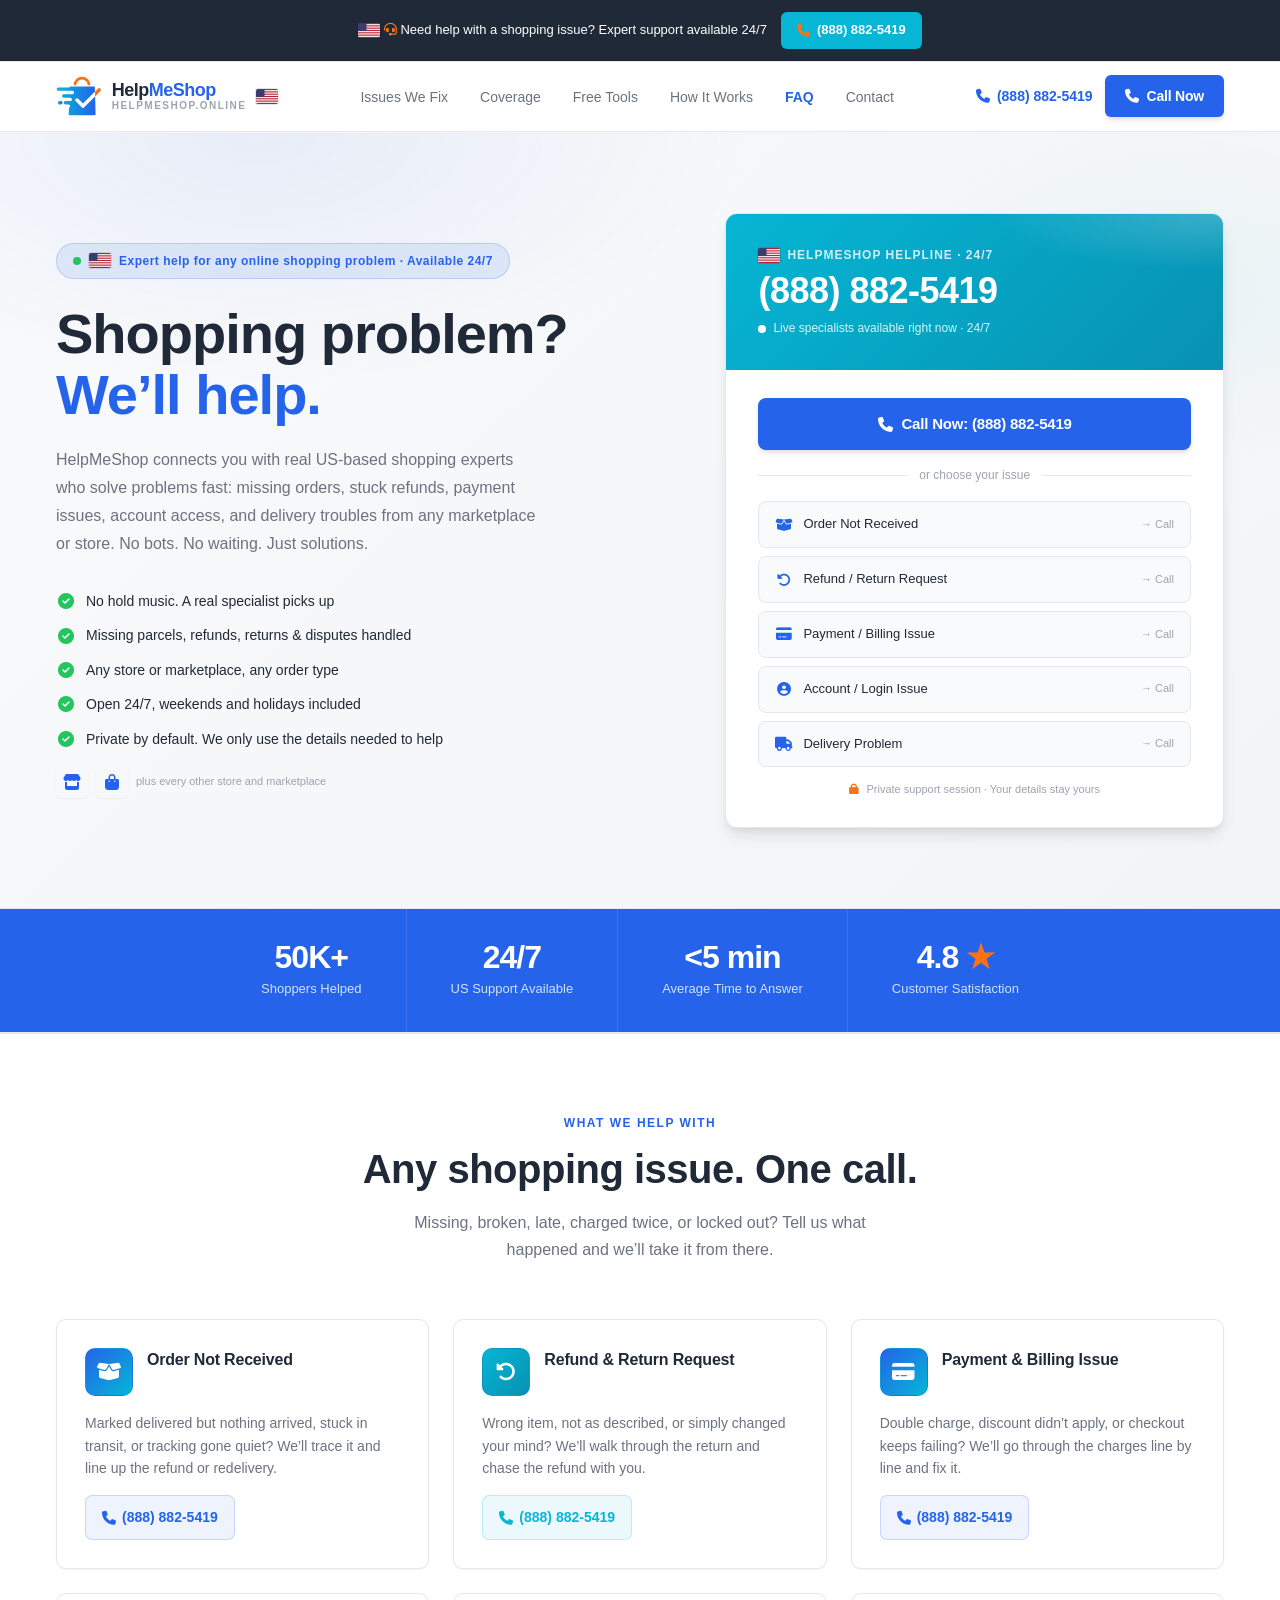
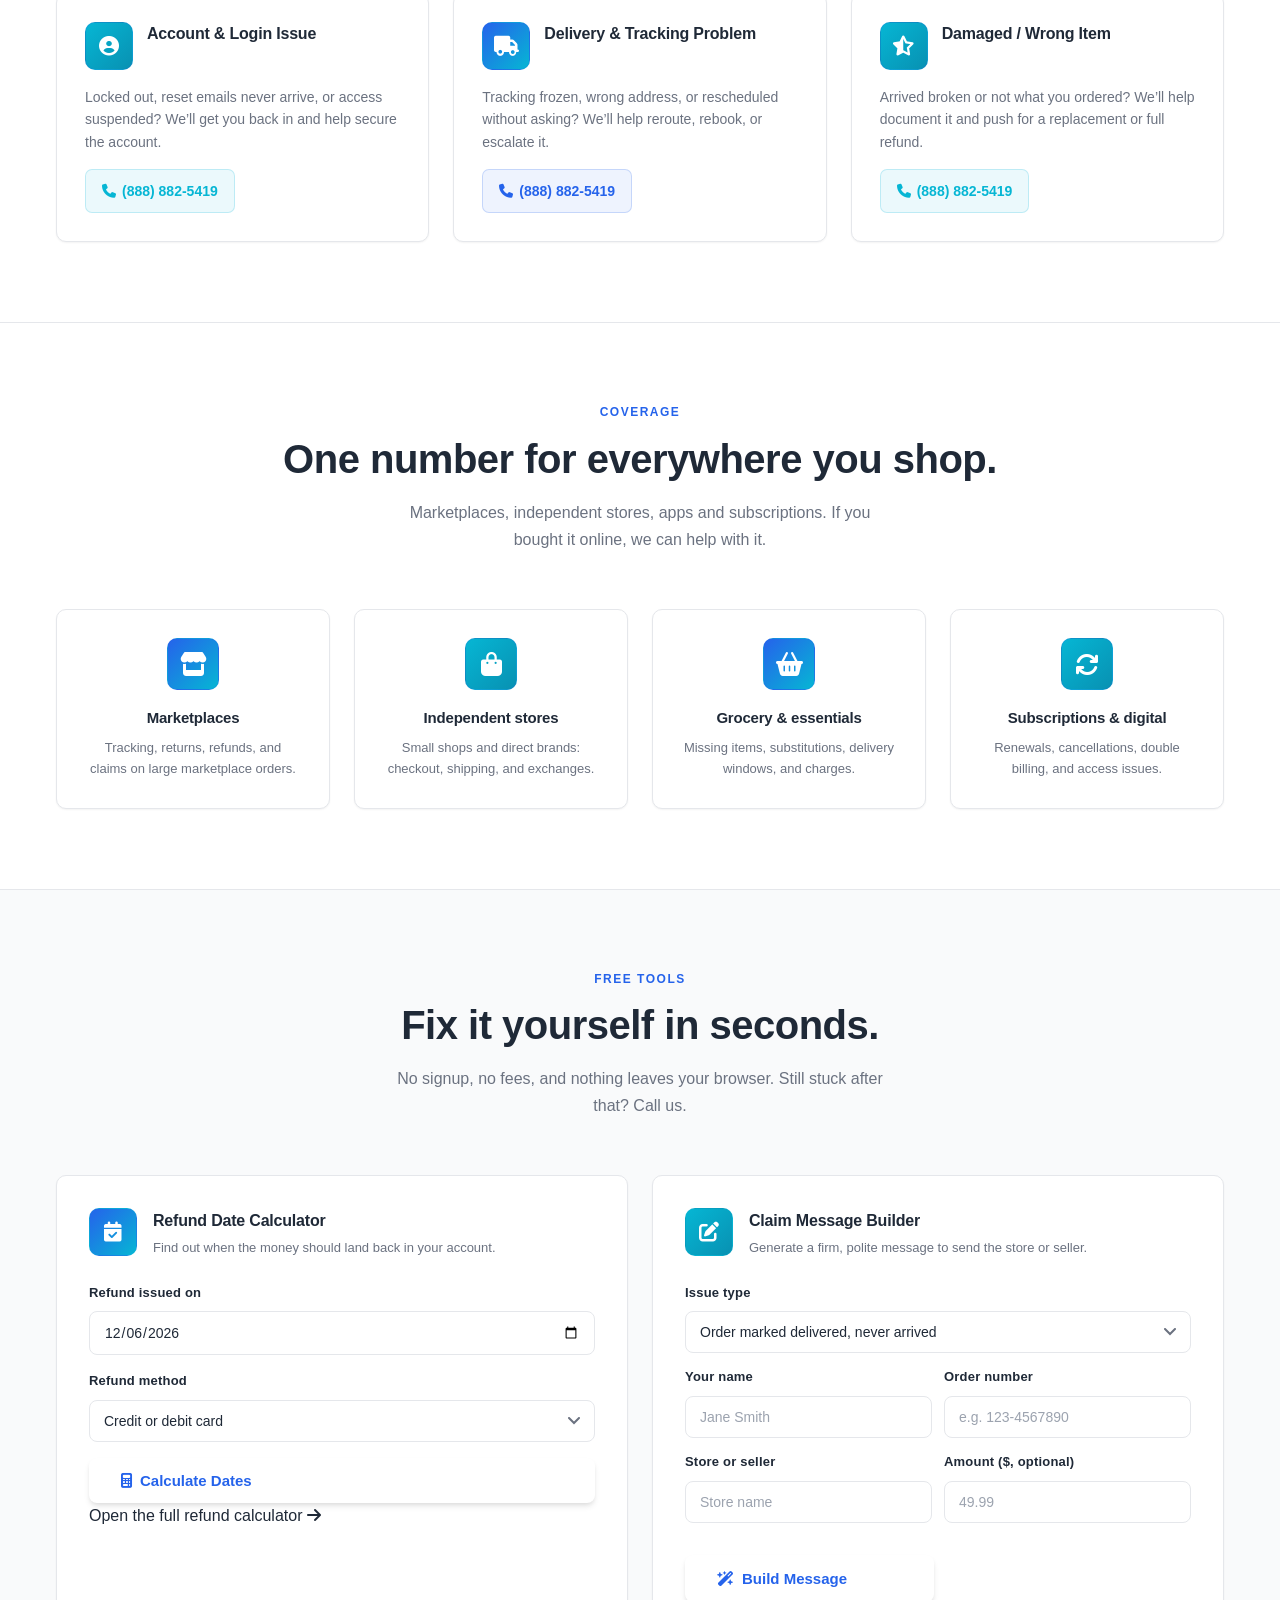
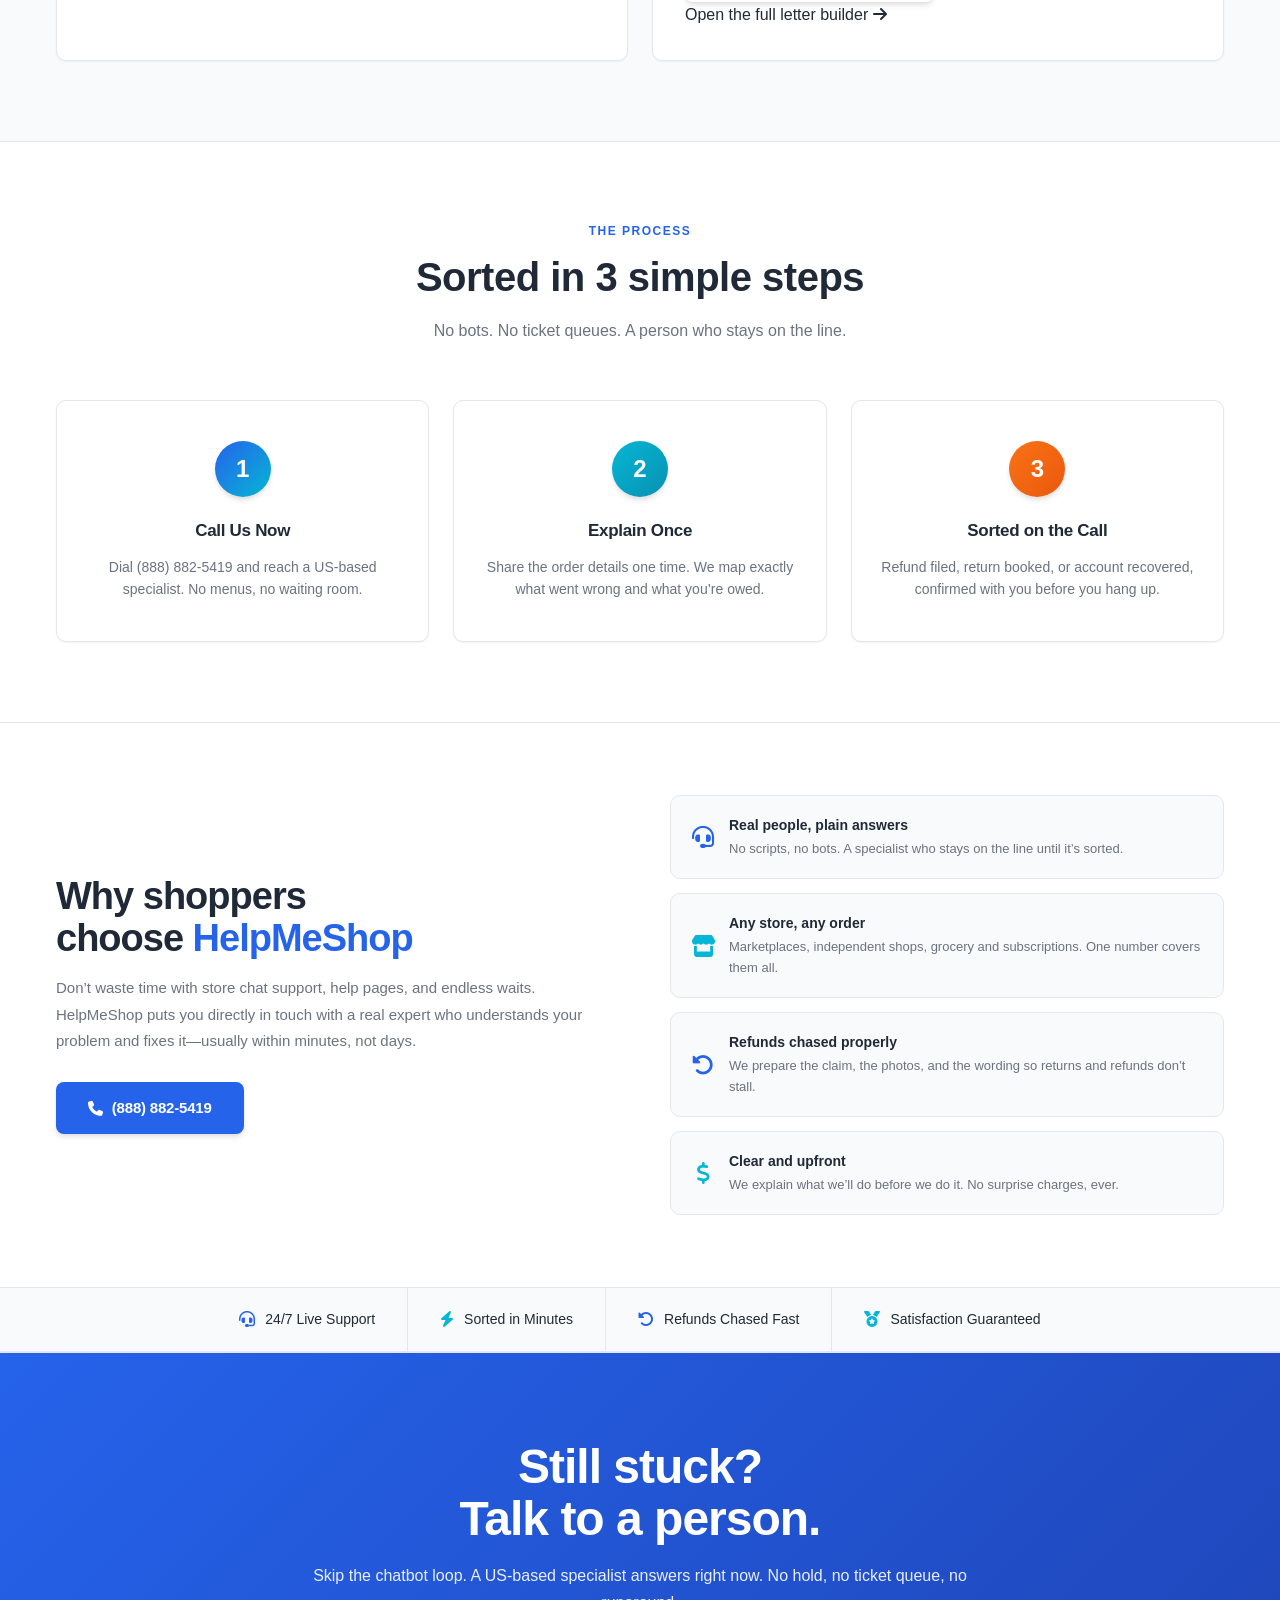
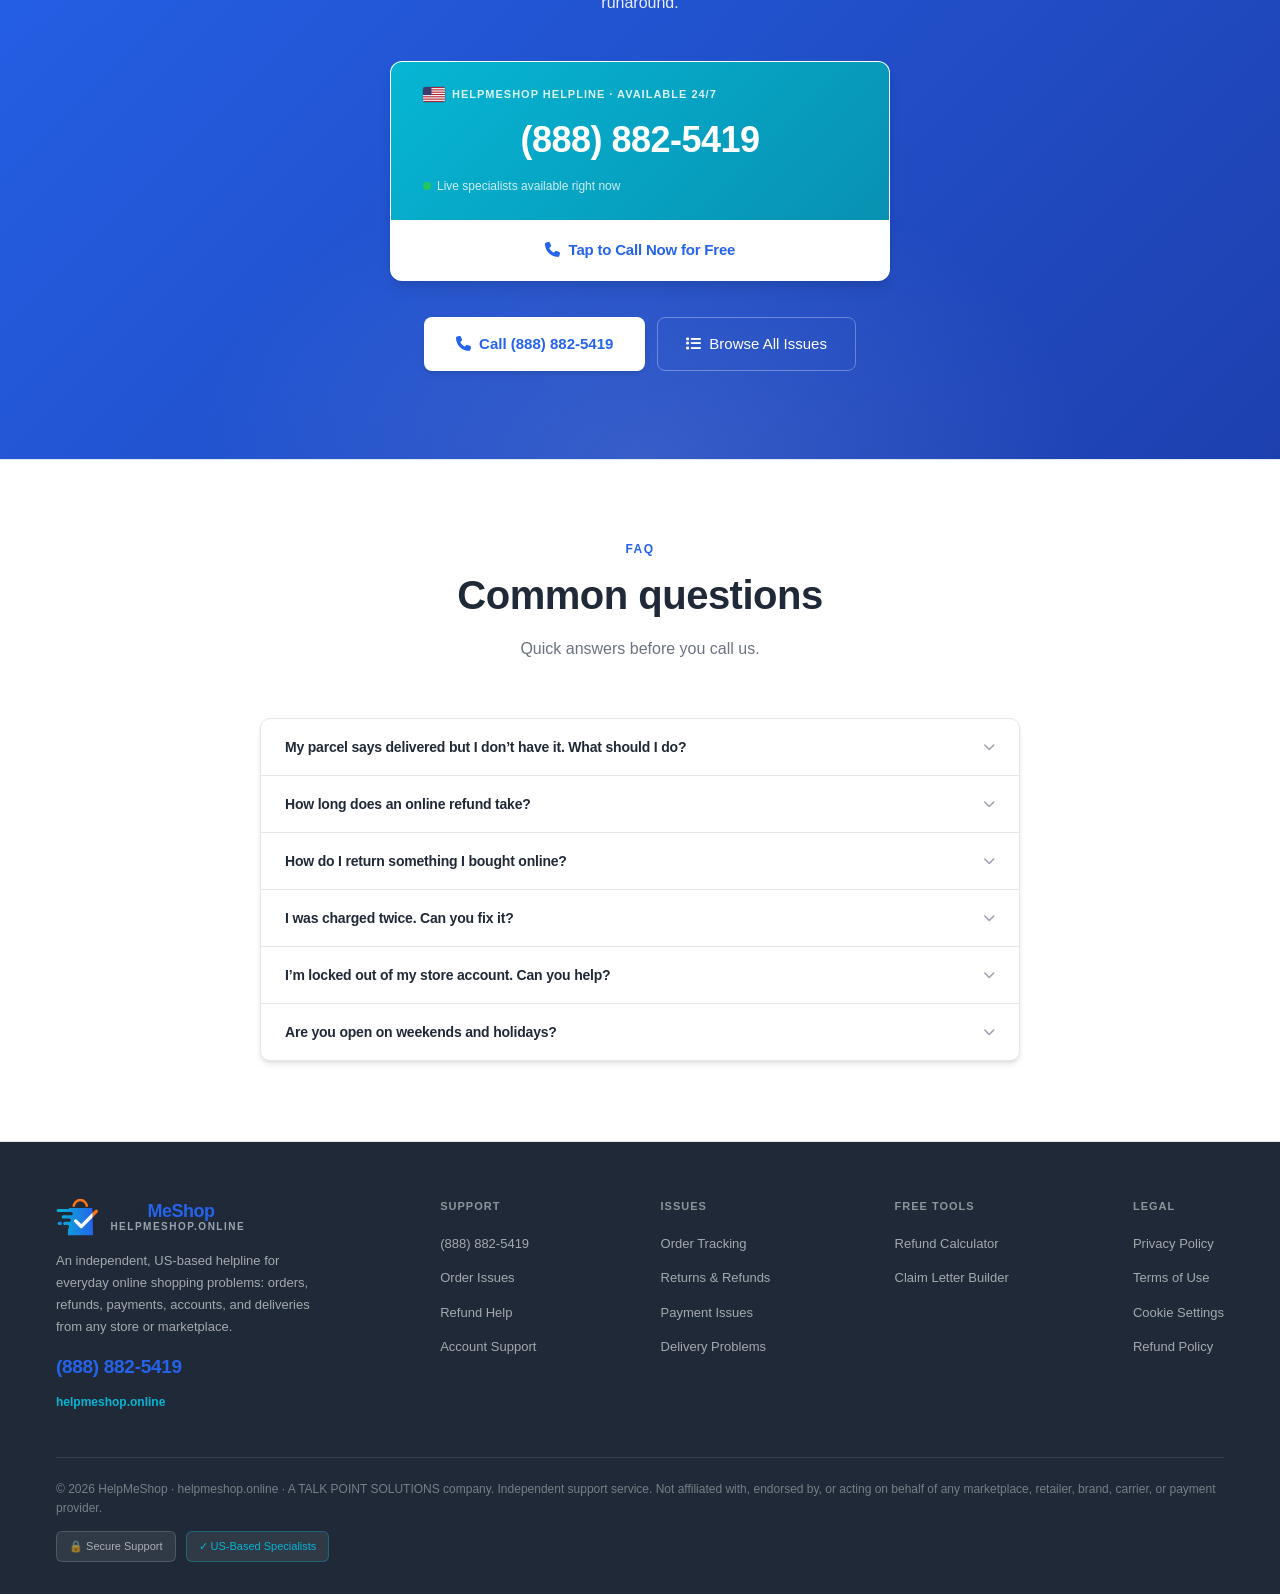
==== index.html @ 2825859c "SEO pass: move everything to helpmeshop.online and complete meta, icons and crawl files Co-Authored-" ====
<!DOCTYPE html>
<html lang="en-US">
<head>
  <meta charset="UTF-8" />
  <meta name="viewport" content="width=device-width, initial-scale=1.0, viewport-fit=cover" />
  <title>HelpMeShop | Shopping Support 24/7. Get Help Now</title>
  <meta name="description" content="Order issues, refunds stuck, account locked? Get help from HelpMeShop at (888) 882-5419. US-based shopping experts, available 24/7 for any online store." />
  <link rel="canonical" href="https://helpmeshop.online/" />
  <meta name="robots" content="index, follow, max-image-preview:large, max-snippet:-1" />
  <meta property="og:type" content="website" />
  <meta property="og:site_name" content="HelpMeShop" />
  <meta property="og:locale" content="en_US" />
  <meta property="og:title" content="HelpMeShop | Shopping Support 24/7" />
  <meta property="og:description" content="Shopping problem? Get expert help with orders, refunds, payments, and accounts from any marketplace. Call (888) 882-5419." />
  <meta property="og:url" content="https://helpmeshop.online/" />
  <meta property="og:image" content="https://helpmeshop.online/assets/images/og-image.png" />
  <meta property="og:image:width" content="1200" />
  <meta property="og:image:height" content="630" />
  <meta property="og:image:alt" content="HelpMeShop logo with phone number (888) 882-5419" />
  <meta name="twitter:card" content="summary_large_image" />
  <meta name="twitter:title" content="HelpMeShop | Shopping Support 24/7" />
  <meta name="twitter:description" content="Shopping problem? Get expert help with orders, refunds, payments, and accounts from any marketplace. Call (888) 882-5419." />
  <meta name="twitter:image" content="https://helpmeshop.online/assets/images/og-image.png" />
  <meta name="theme-color" content="#2563EB" />
  <link rel="icon" type="image/svg+xml" href="assets/images/logo.svg" />
  <link rel="icon" type="image/png" sizes="32x32" href="assets/images/favicon-32.png" />
  <link rel="apple-touch-icon" sizes="180x180" href="assets/images/apple-touch-icon.png" />
  <link rel="manifest" href="site.webmanifest" />
  <link rel="preconnect" href="https://fonts.googleapis.com" />
  <link rel="preconnect" href="https://fonts.gstatic.com" crossorigin />
  <link href="https://fonts.googleapis.com/css2?family=Inter:wght@300;400;500;600;700;800;900&display=swap" rel="stylesheet" />
  <link rel="stylesheet" href="https://cdnjs.cloudflare.com/ajax/libs/font-awesome/6.5.2/css/all.min.css" />

  <link rel="stylesheet" href="assets/css/style.css?v=9" />

  <script type="application/ld+json">
  {"@context":"https://schema.org","@type":"Organization","name":"HelpMeShop","url":"https://helpmeshop.online/","logo":"https://helpmeshop.online/assets/images/icon-512.png","contactPoint":{"@type":"ContactPoint","telephone":"+1-888-882-5419","contactType":"customer support","areaServed":"US","availableLanguage":"en"}}
  </script>

  <script type="application/ld+json">
  {"@context":"https://schema.org","@type":"WebSite","name":"HelpMeShop","url":"https://helpmeshop.online/","publisher":{"@type":"Organization","name":"HelpMeShop"}}
  </script>

  <script type="application/ld+json">
  {"@context":"https://schema.org","@type":"FAQPage","mainEntity":[
    {"@type":"Question","name":"My parcel says delivered but I don't have it. What should I do?","acceptedAnswer":{"@type":"Answer","text":"Check around your property and with neighbors first, then call HelpMeShop at (888) 882-5419. We will help file the non-delivery claim, follow up with the carrier, and arrange a refund or replacement."}},
    {"@type":"Question","name":"How long does an online refund take?","acceptedAnswer":{"@type":"Answer","text":"Most refunds land within 5 to 14 business days depending on the payment method. Call us and we'll check the status with you and escalate it if it's stalled."}},
    {"@type":"Question","name":"How do I return something I bought online?","acceptedAnswer":{"@type":"Answer","text":"Most stores accept returns within their stated window. We walk you through the return request, label, drop-off, and refund tracking step by step."}},
    {"@type":"Question","name":"I was charged twice. Can you fix it?","acceptedAnswer":{"@type":"Answer","text":"Yes. We will go through the charges line by line with you and help dispute duplicate or incorrect amounts with the store or payment provider."}},
    {"@type":"Question","name":"I'm locked out of my store account. Can you help?","acceptedAnswer":{"@type":"Answer","text":"Yes. We will guide you through recovery, password resets, and securing the account, including what to do if access was suspended."}},
    {"@type":"Question","name":"Are you open on weekends and holidays?","acceptedAnswer":{"@type":"Answer","text":"Yes. HelpMeShop answers 24 hours a day, 7 days a week, including weekends and US holidays."}}
  ]}
  </script>

  <!-- Google tag (gtag.js) -->
  <script async src="https://www.googletagmanager.com/gtag/js?id=AW-16799190588"></script>
  <script>
    window.dataLayer = window.dataLayer || [];
    function gtag(){dataLayer.push(arguments);}
    gtag('js', new Date());

    gtag('config', 'AW-16799190588');
  </script>
</head>
<body>

  <!-- ANNOUNCEMENT BAR -->
  <div class="ann">
    <span><span class="us-flag"></span> <i class="fa-solid fa-headset"></i> Need help with a shopping issue? Expert support available 24/7</span>
    <a href="tel:+18888825419" class="ann-btn"><i class="fa-solid fa-phone"></i> (888) 882-5419</a>
  </div>

  <!-- NAV -->
  <nav>
    <div class="nav-brand">
      <img class="brand-mark" src="assets/images/logo.svg" alt="HelpMeShop logo" />
      <div class="brand-logo">Help<span>MeShop</span><small>HELPMESHOP.ONLINE</small></div>
      <span class="us-flag" title="United States"></span>
    </div>
    <ul class="nav-links">
      <li><a href="#issues">Issues We Fix</a></li>
      <li><a href="#coverage">Coverage</a></li>
      <li><a href="#tools">Free Tools</a></li>
      <li><a href="#how">How It Works</a></li>
      <li><a href="#faq">FAQ</a></li>
      <li><a href="#cta" class="cur">Contact</a></li>
    </ul>
    <div class="nav-r">
      <div class="nav-num"><i class="fa-solid fa-phone"></i> (888) 882-5419</div>
      <a href="tel:+18888825419" class="nav-call"><i class="fa-solid fa-phone"></i> Call Now</a>
    </div>
    <button class="hbg" id="hbgBtn" type="button" aria-label="Menu">
      <span></span><span></span><span></span>
    </button>
  </nav>
  <div class="mob-nav" id="mobNav">
    <a href="#issues">Issues We Fix</a>
    <a href="#coverage">Coverage</a>
    <a href="#tools">Free Tools</a>
    <a href="#how">How It Works</a>
    <a href="#faq">FAQ</a>
    <a href="tel:+18888825419" class="mob-call"><i class="fa-solid fa-phone"></i> (888) 882-5419</a>
  </div>

  <!-- HERO -->
  <section class="hero">
    <img class="float-el f-hero-1" src="assets/images/box-open.svg" alt="" aria-hidden="true" />
    <img class="float-el f-hero-2 slow" src="assets/images/parcel.svg" alt="" aria-hidden="true" />
    <div class="hero-inner">
      <div class="hero-l">
        <div class="hero-kicker"><span class="kicker-dot"></span> <span class="us-flag"></span> Expert help for any online shopping problem · Available 24/7</div>
        <h1>Shopping problem?<br /><span>We’ll help.</span></h1>
        <p>HelpMeShop connects you with real US-based shopping experts who solve problems fast: missing orders, stuck refunds, payment issues, account access, and delivery troubles from any marketplace or store. No bots. No waiting. Just solutions.</p>
        <div class="hero-trust">
          <div class="ht-item"><i class="fa-solid fa-circle-check"></i> No hold music. A real specialist picks up</div>
          <div class="ht-item"><i class="fa-solid fa-circle-check"></i> Missing parcels, refunds, returns &amp; disputes handled</div>
          <div class="ht-item"><i class="fa-solid fa-circle-check"></i> Any store or marketplace, any order type</div>
          <div class="ht-item"><i class="fa-solid fa-circle-check"></i> Open 24/7, weekends and holidays included</div>
          <div class="ht-item"><i class="fa-solid fa-circle-check"></i> Private by default. We only use the details needed to help</div>
        </div>
        <div class="store-row" aria-label="Stores covered">
          <span class="store-tile" aria-hidden="true"><i class="fa-solid fa-store"></i></span>
          <span class="store-tile" aria-hidden="true"><i class="fa-solid fa-bag-shopping"></i></span>
          <span class="store-note">plus every other store and marketplace</span>
        </div>
      </div>

      <div class="call-card">
        <div class="cc-head">
          <div class="cc-badge"><span class="us-flag"></span> HelpMeShop Helpline · 24/7</div>
          <div class="cc-num">(888) 882-5419</div>
          <div class="cc-status"><span class="sdot"></span> Live specialists available right now · 24/7</div>
        </div>
        <div class="cc-body">
          <a href="tel:+18888825419" class="cc-cta"><i class="fa-solid fa-phone"></i> Call Now: (888) 882-5419</a>
          <div class="cc-divider">or choose your issue</div>
          <div class="cc-chips">
            <a href="tel:+18888825419" class="cc-chip"><i class="fa-solid fa-box-open"></i> Order Not Received <span>→ Call</span></a>
            <a href="tel:+18888825419" class="cc-chip"><i class="fa-solid fa-rotate-left"></i> Refund / Return Request <span>→ Call</span></a>
            <a href="tel:+18888825419" class="cc-chip"><i class="fa-solid fa-credit-card"></i> Payment / Billing Issue <span>→ Call</span></a>
            <a href="tel:+18888825419" class="cc-chip"><i class="fa-solid fa-circle-user"></i> Account / Login Issue <span>→ Call</span></a>
            <a href="tel:+18888825419" class="cc-chip"><i class="fa-solid fa-truck"></i> Delivery Problem <span>→ Call</span></a>
          </div>
          <div class="cc-note"><i class="fa-solid fa-lock"></i> Private support session · Your details stay yours</div>
        </div>
      </div>
    </div>
  </section>

  <!-- STATS -->
  <div class="stats">
    <div class="st-item"><div class="st-num">50K+</div><div class="st-lbl">Shoppers Helped</div></div>
    <div class="st-item"><div class="st-num">24/7</div><div class="st-lbl">US Support Available</div></div>
    <div class="st-item"><div class="st-num">&lt;5 min</div><div class="st-lbl">Average Time to Answer</div></div>
    <div class="st-item"><div class="st-num">4.8 <span class="accent">★</span></div><div class="st-lbl">Customer Satisfaction</div></div>
  </div>

  <!-- ISSUES -->
  <div class="issues-sec" id="issues">
    <img class="float-el f-sec-1 slow" src="assets/images/box-closed.svg" alt="" aria-hidden="true" />
    <div class="issues-inner">
      <div class="sec-eye">What we help with</div>
      <h2 class="sec-h">Any shopping issue. One call.</h2>
      <p class="sec-sub">Missing, broken, late, charged twice, or locked out? Tell us what happened and we’ll take it from there.</p>
      <div class="iss-grid">
        <div class="iss-card">
          <div class="iss-top"><div class="iss-ico"><i class="fa-solid fa-box-open"></i></div><h4>Order Not Received</h4></div>
          <p>Marked delivered but nothing arrived, stuck in transit, or tracking gone quiet? We’ll trace it and line up the refund or redelivery.</p>
          <a href="tel:+18888825419" class="iss-cta"><i class="fa-solid fa-phone"></i> (888) 882-5419</a>
        </div>
        <div class="iss-card">
          <div class="iss-top"><div class="iss-ico"><i class="fa-solid fa-rotate-left"></i></div><h4>Refund &amp; Return Request</h4></div>
          <p>Wrong item, not as described, or simply changed your mind? We’ll walk through the return and chase the refund with you.</p>
          <a href="tel:+18888825419" class="iss-cta"><i class="fa-solid fa-phone"></i> (888) 882-5419</a>
        </div>
        <div class="iss-card">
          <div class="iss-top"><div class="iss-ico"><i class="fa-solid fa-credit-card"></i></div><h4>Payment &amp; Billing Issue</h4></div>
          <p>Double charge, discount didn’t apply, or checkout keeps failing? We’ll go through the charges line by line and fix it.</p>
          <a href="tel:+18888825419" class="iss-cta"><i class="fa-solid fa-phone"></i> (888) 882-5419</a>
        </div>
        <div class="iss-card">
          <div class="iss-top"><div class="iss-ico"><i class="fa-solid fa-circle-user"></i></div><h4>Account &amp; Login Issue</h4></div>
          <p>Locked out, reset emails never arrive, or access suspended? We’ll get you back in and help secure the account.</p>
          <a href="tel:+18888825419" class="iss-cta"><i class="fa-solid fa-phone"></i> (888) 882-5419</a>
        </div>
        <div class="iss-card">
          <div class="iss-top"><div class="iss-ico"><i class="fa-solid fa-truck"></i></div><h4>Delivery &amp; Tracking Problem</h4></div>
          <p>Tracking frozen, wrong address, or rescheduled without asking? We’ll help reroute, rebook, or escalate it.</p>
          <a href="tel:+18888825419" class="iss-cta"><i class="fa-solid fa-phone"></i> (888) 882-5419</a>
        </div>
        <div class="iss-card">
          <div class="iss-top"><div class="iss-ico"><i class="fa-solid fa-star-half-stroke"></i></div><h4>Damaged / Wrong Item</h4></div>
          <p>Arrived broken or not what you ordered? We’ll help document it and push for a replacement or full refund.</p>
          <a href="tel:+18888825419" class="iss-cta"><i class="fa-solid fa-phone"></i> (888) 882-5419</a>
        </div>
      </div>
    </div>
  </div>

  <!-- COVERAGE -->
  <div class="cov-sec" id="coverage">
    <div class="cov-inner">
      <div class="sec-eye">Coverage</div>
      <h2 class="sec-h">One number for everywhere you shop.</h2>
      <p class="sec-sub">Marketplaces, independent stores, apps and subscriptions. If you bought it online, we can help with it.</p>
      <div class="cov-grid">
        <div class="cov-card">
          <div class="cov-ico"><i class="fa-solid fa-store"></i></div>
          <h4>Marketplaces</h4>
          <p>Tracking, returns, refunds, and claims on large marketplace orders.</p>
        </div>
        <div class="cov-card">
          <div class="cov-ico"><i class="fa-solid fa-bag-shopping"></i></div>
          <h4>Independent stores</h4>
          <p>Small shops and direct brands: checkout, shipping, and exchanges.</p>
        </div>
        <div class="cov-card">
          <div class="cov-ico"><i class="fa-solid fa-basket-shopping"></i></div>
          <h4>Grocery &amp; essentials</h4>
          <p>Missing items, substitutions, delivery windows, and charges.</p>
        </div>
        <div class="cov-card">
          <div class="cov-ico"><i class="fa-solid fa-arrows-rotate"></i></div>
          <h4>Subscriptions &amp; digital</h4>
          <p>Renewals, cancellations, double billing, and access issues.</p>
        </div>
      </div>
    </div>
  </div>

  <!-- FREE TOOLS -->
  <div class="tools-sec" id="tools">
    <div class="tools-inner">
      <div class="sec-eye">Free Tools</div>
      <h2 class="sec-h">Fix it yourself in seconds.</h2>
      <p class="sec-sub">No signup, no fees, and nothing leaves your browser. Still stuck after that? Call us.</p>
      <div class="tool-grid">

        <div class="tool-card">
          <div class="tool-head">
            <div class="tool-ico blue"><i class="fa-solid fa-calendar-check"></i></div>
            <div><h4>Refund Date Calculator</h4><p>Find out when the money should land back in your account.</p></div>
          </div>
          <label class="tool-lbl" for="refundDate">Refund issued on</label>
          <input id="refundDate" type="date" aria-label="Refund issued date" />
          <label class="tool-lbl" for="refundMethod">Refund method</label>
          <select id="refundMethod" aria-label="Refund method">
            <option value="card">Credit or debit card</option>
            <option value="bank">Bank transfer (ACH)</option>
            <option value="wallet">PayPal or digital wallet</option>
            <option value="gift">Gift card or store credit</option>
          </select>
          <button class="btn-or tool-btn" id="refundBtn" type="button"><i class="fa-solid fa-calculator"></i> Calculate Dates</button>
          <div class="tool-result" id="refundResult" hidden></div>
          <a class="tool-open" href="refund-calculator/">Open the full refund calculator <i class="fa-solid fa-arrow-right"></i></a>
        </div>

        <div class="tool-card">
          <div class="tool-head">
            <div class="tool-ico"><i class="fa-solid fa-pen-to-square"></i></div>
            <div><h4>Claim Message Builder</h4><p>Generate a firm, polite message to send the store or seller.</p></div>
          </div>
          <label class="tool-lbl" for="claimIssue">Issue type</label>
          <select id="claimIssue" aria-label="Issue type">
            <option value="missing">Order marked delivered, never arrived</option>
            <option value="late">Order late or stuck in transit</option>
            <option value="damaged">Item arrived damaged or wrong</option>
            <option value="refund">Refund approved but never received</option>
            <option value="charge">Charged twice or wrong amount</option>
          </select>
          <div class="tool-2col">
            <div><label class="tool-lbl" for="claimName">Your name</label><input id="claimName" type="text" autocomplete="name" placeholder="Jane Smith" /></div>
            <div><label class="tool-lbl" for="claimOrder">Order number</label><input id="claimOrder" type="text" autocomplete="off" placeholder="e.g. 123-4567890" /></div>
          </div>
          <div class="tool-2col">
            <div><label class="tool-lbl" for="claimStore">Store or seller</label><input id="claimStore" type="text" autocomplete="off" placeholder="Store name" /></div>
            <div><label class="tool-lbl" for="claimAmount">Amount ($, optional)</label><input id="claimAmount" type="text" inputmode="decimal" autocomplete="off" placeholder="49.99" /></div>
          </div>
          <div class="tool-row">
            <button class="btn-or tool-btn" id="claimBtn" type="button"><i class="fa-solid fa-wand-magic-sparkles"></i> Build Message</button>
            <button class="btn-bdr tool-btn" id="claimCopy" type="button" disabled><i class="fa-solid fa-copy"></i> Copy</button>
          </div>
          <textarea class="tool-result" id="claimResult" rows="7" readonly hidden aria-label="Generated claim message"></textarea>
          <a class="tool-open" href="claim-letter/">Open the full letter builder <i class="fa-solid fa-arrow-right"></i></a>
        </div>

      </div>
    </div>
  </div>

  <!-- HOW IT WORKS -->
  <div class="how-sec" id="how">
    <div class="how-inner">
      <div class="sec-eye">The Process</div>
      <h2 class="sec-h">Sorted in 3 simple steps</h2>
      <p class="sec-sub">No bots. No ticket queues. A person who stays on the line.</p>
      <div class="how-grid">
        <div class="hw-card">
          <div class="hw-n">1</div>
          <div>
            <h3>Call Us Now</h3>
            <p>Dial (888) 882-5419 and reach a US-based specialist. No menus, no waiting room.</p>
          </div>
        </div>
        <div class="hw-card">
          <div class="hw-n">2</div>
          <div>
            <h3>Explain Once</h3>
            <p>Share the order details one time. We map exactly what went wrong and what you’re owed.</p>
          </div>
        </div>
        <div class="hw-card">
          <div class="hw-n">3</div>
          <div>
            <h3>Sorted on the Call</h3>
            <p>Refund filed, return booked, or account recovered, confirmed with you before you hang up.</p>
          </div>
        </div>
      </div>
    </div>
  </div>

  <!-- US TRUST -->
  <div class="us-sec">
    <div class="us-inner">
      <div class="us-l">
        <h2>Why shoppers<br />choose <span>HelpMeShop</span></h2>
        <p>Don’t waste time with store chat support, help pages, and endless waits. HelpMeShop puts you directly in touch with a real expert who understands your problem and fixes it—usually within minutes, not days.</p>
        <a href="tel:+18888825419" class="us-btn"><i class="fa-solid fa-phone"></i> (888) 882-5419</a>
      </div>
      <div class="us-r">
        <div class="us-item"><i class="fa-solid fa-headset"></i><div><h4>Real people, plain answers</h4><p>No scripts, no bots. A specialist who stays on the line until it’s sorted.</p></div></div>
        <div class="us-item"><i class="fa-solid fa-store"></i><div><h4>Any store, any order</h4><p>Marketplaces, independent shops, grocery and subscriptions. One number covers them all.</p></div></div>
        <div class="us-item"><i class="fa-solid fa-rotate-left"></i><div><h4>Refunds chased properly</h4><p>We prepare the claim, the photos, and the wording so returns and refunds don’t stall.</p></div></div>
        <div class="us-item"><i class="fa-solid fa-dollar-sign"></i><div><h4>Clear and upfront</h4><p>We explain what we’ll do before we do it. No surprise charges, ever.</p></div></div>
      </div>
    </div>
  </div>

  <!-- TRUST STRIP -->
  <div class="trust-strip">
    <div class="tr-item"><i class="fa-solid fa-headset"></i> 24/7 Live Support</div>
    <div class="tr-item"><i class="fa-solid fa-bolt"></i> Sorted in Minutes</div>
    <div class="tr-item"><i class="fa-solid fa-rotate-left"></i> Refunds Chased Fast</div>
    <div class="tr-item"><i class="fa-solid fa-medal"></i> Satisfaction Guaranteed</div>
  </div>

  <!-- BIG CTA -->
  <div class="cta-sec" id="cta">
    <img class="float-el f-cta-1" src="assets/images/parcel.svg" alt="" aria-hidden="true" />
    <img class="float-el f-cta-2 small slow" src="assets/images/box-open.svg" alt="" aria-hidden="true" />
    <div class="cta-inner">
      <h2>Still stuck?<br /><span>Talk to a person.</span></h2>
      <p>Skip the chatbot loop. A US-based specialist answers right now. No hold, no ticket queue, no runaround.</p>
      <a href="tel:+18888825419" class="cta-card">
        <div class="cta-head">
          <p><span class="us-flag"></span> HelpMeShop Helpline · Available 24/7</p>
          <div class="cta-num">(888) 882-5419</div>
          <div class="cta-sub"><span class="kicker-dot"></span> Live specialists available right now</div>
        </div>
        <div class="cta-btn"><i class="fa-solid fa-phone"></i> Tap to Call Now for Free</div>
      </a>
      <div class="cta-actions">
        <a href="tel:+18888825419" class="btn-or"><i class="fa-solid fa-phone"></i> Call (888) 882-5419</a>
        <a href="#issues" class="btn-bdr"><i class="fa-solid fa-list"></i> Browse All Issues</a>
      </div>
    </div>
  </div>

  <!-- FAQ -->
  <div class="faq-sec" id="faq">
    <div class="faq-inner">
      <div class="sec-eye">FAQ</div>
      <h2 class="sec-h">Common questions</h2>
      <p class="sec-sub">Quick answers before you call us.</p>
      <div class="faq-list">
        <div class="fi"><button class="fq" type="button">My parcel says delivered but I don’t have it. What should I do?<i class="fa-solid fa-chevron-down"></i></button><div class="fa-a">Check around your property and with neighbors first, then call (888) 882-5419. We will help you file the non-delivery claim, follow up with the carrier, and arrange a refund or replacement.</div></div>
        <div class="fi"><button class="fq" type="button">How long does an online refund take?<i class="fa-solid fa-chevron-down"></i></button><div class="fa-a">Most refunds land within 5 to 14 business days depending on the payment method. Call us and we’ll check the status with you and escalate it if it’s stalled.</div></div>
        <div class="fi"><button class="fq" type="button">How do I return something I bought online?<i class="fa-solid fa-chevron-down"></i></button><div class="fa-a">Most stores accept returns within their stated window. Call (888) 882-5419 and we’ll walk you through the return request, label, drop-off, and refund tracking step by step.</div></div>
        <div class="fi"><button class="fq" type="button">I was charged twice. Can you fix it?<i class="fa-solid fa-chevron-down"></i></button><div class="fa-a">Yes. We will go through the charges line by line with you and help dispute duplicate or incorrect amounts with the store or payment provider.</div></div>
        <div class="fi"><button class="fq" type="button">I’m locked out of my store account. Can you help?<i class="fa-solid fa-chevron-down"></i></button><div class="fa-a">Yes. We will guide you through account recovery and password resets, help secure the account, and explain your options if access was suspended.</div></div>
        <div class="fi"><button class="fq" type="button">Are you open on weekends and holidays?<i class="fa-solid fa-chevron-down"></i></button><div class="fa-a">Yes. We answer 24 hours a day, 7 days a week, including weekends and all US federal holidays. Online shopping doesn’t stop, and neither do we.</div></div>
      </div>
    </div>
  </div>

  <!-- FOOTER -->
  <footer>
    <div class="ft">
      <div class="ft-top">
        <div class="ft-logo">
          <div class="brand-lockup"><img class="brand-mark ft-mark" src="assets/images/logo.svg" alt="HelpMeShop logo" /><div class="brand-logo">Help<span>MeShop</span><small>HELPMESHOP.ONLINE</small></div></div>
          <p>An independent, US-based helpline for everyday online shopping problems: orders, refunds, payments, accounts, and deliveries from any store or marketplace.</p>
          <a href="tel:+18888825419" class="ft-phone">(888) 882-5419</a>
          <span class="ft-domain">helpmeshop.online</span>
        </div>
        <div class="ft-col"><h5>Support</h5><ul><li><a href="tel:+18888825419">(888) 882-5419</a></li><li><a href="#issues">Order Issues</a></li><li><a href="#issues">Refund Help</a></li><li><a href="#issues">Account Support</a></li></ul></div>
        <div class="ft-col"><h5>Issues</h5><ul><li><a href="#issues">Order Tracking</a></li><li><a href="#issues">Returns &amp; Refunds</a></li><li><a href="#issues">Payment Issues</a></li><li><a href="#issues">Delivery Problems</a></li></ul></div>
        <div class="ft-col"><h5>Free Tools</h5><ul><li><a href="refund-calculator/">Refund Calculator</a></li><li><a href="claim-letter/">Claim Letter Builder</a></li></ul></div>
        <div class="ft-col"><h5>Legal</h5><ul><li><a href="privacy/">Privacy Policy</a></li><li><a href="terms/">Terms of Use</a></li><li><a href="cookies/">Cookie Settings</a></li><li><a href="refund-policy/">Refund Policy</a></li></ul></div>
      </div>
      <div class="ft-bot">
        <p>© <span id="year">2025</span> HelpMeShop · helpmeshop.online · A TALK POINT SOLUTIONS company. Independent support service. Not affiliated with, endorsed by, or acting on behalf of any marketplace, retailer, brand, carrier, or payment provider.</p>
        <div class="ft-badges"><span class="ft-badge">🔒 Secure Support</span><span class="ft-badge accent">✓ US-Based Specialists</span></div>
      </div>
    </div>
  </footer>

  <!-- MOBILE STICKY BAR -->
  <div class="mob-bar">
    <a href="tel:+18888825419">
      <div class="mb-icon"><i class="fa-solid fa-phone"></i></div>
      <div class="mb-inner">
        <span class="mb-num">(888) 882-5419</span>
        <span class="mb-sub">Tap to Call · Free · 24/7</span>
      </div>
    </a>
  </div>

  <!-- POPUP CTA MODAL -->
  <div class="popup-overlay" id="popupOverlay">
    <div class="popup-modal">
      <button class="popup-close" id="popupClose" aria-label="Close popup">
        <i class="fa-solid fa-xmark"></i>
      </button>
      <div class="popup-content">
        <div class="popup-icon">
          <i class="fa-solid fa-circle-exclamation"></i>
        </div>
        <h2>Shopping Problem?</h2>
        <p>Don't wait on hold or struggle alone. Get expert help from real US-based specialists who solve shopping issues fast.</p>
        <div class="popup-benefits">
          <div class="popup-benefit">
            <i class="fa-solid fa-check"></i>
            <span>Missing orders, stuck refunds, payment issues</span>
          </div>
          <div class="popup-benefit">
            <i class="fa-solid fa-check"></i>
            <span>Available 24/7, weekends & holidays</span>
          </div>
          <div class="popup-benefit">
            <i class="fa-solid fa-check"></i>
            <span>No bots, no waiting. Just real solutions.</span>
          </div>
        </div>
        <a href="tel:+18888825419" class="popup-cta">
          <i class="fa-solid fa-phone"></i> Call Now (888) 882-5419
        </a>
        <button class="popup-dismiss" id="popupDismiss" type="button">Maybe later</button>
      </div>
    </div>
  </div>

  <script src="assets/js/main.js?v=10"></script>
  <script>
    document.addEventListener('DOMContentLoaded', function() {
      const popupOverlay = document.getElementById('popupOverlay');
      const popupClose = document.getElementById('popupClose');
      const popupDismiss = document.getElementById('popupDismiss');

      // Show popup after 3 seconds
      const popupTimer = setTimeout(() => {
        popupOverlay.classList.add('active');
      }, 3000);

      // Close popup
      const closePopup = () => {
        popupOverlay.classList.remove('active');
        clearTimeout(popupTimer);
      };

      popupClose.addEventListener('click', closePopup);
      popupDismiss.addEventListener('click', closePopup);

      // Close when clicking overlay background
      popupOverlay.addEventListener('click', (e) => {
        if (e.target === popupOverlay) closePopup();
      });
    });
  </script>
</body>
</html>
---- assets/css/style.css ----
*,*::before,*::after{box-sizing:border-box;margin:0;padding:0;}
:root{
  --primary:#2563EB;
  --primary-dark:#1E40AF;
  --secondary:#06B6D4;
  --accent:#F97316;
  --success:#22C55E;
  --danger:#EF4444;
  --bg:#FFFFFF;
  --bg-dark:#F9FAFB;
  --bg-darker:#F3F4F6;
  --ink:#1F2937;
  --ink-light:#6B7280;
  --ink-lighter:#9CA3AF;
  --border:#E5E7EB;
  --border-dark:#D1D5DB;
  --shadow:0 1px 2px 0 rgba(0,0,0,0.05);
  --shadow-sm:0 1px 2px 0 rgba(0,0,0,0.05);
  --shadow-md:0 4px 6px -1px rgba(0,0,0,0.1), 0 2px 4px -1px rgba(0,0,0,0.06);
  --shadow-lg:0 10px 15px -3px rgba(0,0,0,0.1), 0 4px 6px -2px rgba(0,0,0,0.05);
}

html,body{height:100%;}
body{font-family:-apple-system,BlinkMacSystemFont,'Segoe UI','Roboto','Oxygen','Ubuntu','Cantarell','Fira Sans','Droid Sans','Helvetica Neue',sans-serif;background:var(--bg);color:var(--ink);overflow-x:hidden;line-height:1.6;-webkit-tap-highlight-color:transparent;text-size-adjust:100%;}
html{scroll-behavior:smooth;scroll-padding-top:80px;}
img{max-width:100%;}
a{text-decoration:none;color:inherit;}
::selection{background:var(--primary);color:#fff;}
a:focus-visible,button:focus-visible{outline:2px solid var(--secondary);outline-offset:2px;}
::-webkit-scrollbar{width:10px;}
::-webkit-scrollbar-track{background:var(--bg-darker);}
::-webkit-scrollbar-thumb{background:var(--border-dark);border-radius:8px;border:2px solid var(--bg);}
::-webkit-scrollbar-thumb:hover{background:var(--primary);}

/* BRAND */
.brand-lockup{display:flex;align-items:center;gap:11px;}
.brand-mark{height:40px;width:auto;display:block;border-radius:10px;flex-shrink:0;}
.ft-mark{height:38px;border-radius:9px;}
.brand-logo{font-size:18px;font-weight:700;letter-spacing:-.5px;color:var(--ink);white-space:nowrap;line-height:1;}
.brand-logo span{color:var(--primary);}
.brand-logo small{display:block;font-size:10px;font-weight:600;letter-spacing:1.5px;color:var(--ink-lighter);margin-top:2px;text-transform:uppercase;}

/* US FLAG */
.us-flag{display:inline-block;width:22px;height:15px;background:url("data:image/svg+xml,%3Csvg xmlns='http://www.w3.org/2000/svg' viewBox='0 0 7410 3900'%3E%3Crect width='7410' height='3900' fill='%23B22234'/%3E%3Crect y='300' width='7410' height='300' fill='white'/%3E%3Crect y='900' width='7410' height='300' fill='white'/%3E%3Crect y='1500' width='7410' height='300' fill='white'/%3E%3Crect y='2100' width='7410' height='300' fill='white'/%3E%3Crect y='2700' width='7410' height='300' fill='white'/%3E%3Crect y='3300' width='7410' height='300' fill='white'/%3E%3Crect width='2964' height='2100' fill='%233C3B6E'/%3E%3C/svg%3E") center/cover no-repeat;border-radius:2px;flex-shrink:0;box-shadow:0 0 0 1px rgba(0,0,0,.1);vertical-align:middle;}

/* ANN BAR */
.ann{background:var(--ink);padding:12px 56px;font-size:13px;font-weight:500;display:flex;align-items:center;justify-content:center;gap:14px;flex-wrap:wrap;color:#fff;border-bottom:1px solid var(--border);}
.ann i{color:var(--accent);font-size:13px;}
.ann-btn{display:inline-flex;align-items:center;gap:7px;background:var(--secondary);color:#fff;font-weight:600;font-size:13px;padding:8px 16px;border-radius:6px;white-space:nowrap;transition:all 0.3s;border:none;cursor:pointer;}
.ann-btn:hover{background:#0891B2;transform:translateY(-1px);box-shadow:var(--shadow-md);}

/* NAV */
nav{background:#fff;border-bottom:1px solid var(--border);padding:0 56px;height:70px;display:flex;align-items:center;justify-content:space-between;gap:16px;position:sticky;top:0;z-index:400;box-shadow:var(--shadow);}
.nav-brand{display:flex;align-items:center;gap:10px;}
.nav-links{display:flex;gap:32px;list-style:none;}
.nav-links a{font-size:14px;color:var(--ink-light);font-weight:500;transition:all 0.3s;}
.nav-links a:hover,.nav-links a.cur{color:var(--primary);font-weight:600;}
.nav-r{display:flex;align-items:center;gap:12px;}
.nav-num{display:inline-flex;align-items:center;gap:7px;font-size:14px;font-weight:700;color:var(--primary);white-space:nowrap;}
.nav-call{display:inline-flex;align-items:center;gap:8px;background:var(--primary);color:#fff;padding:10px 20px;border-radius:6px;font-weight:600;font-size:14px;white-space:nowrap;transition:all 0.3s;border:none;cursor:pointer;letter-spacing:-0.2px;box-shadow:var(--shadow-md);}
.nav-call:hover{background:var(--primary-dark);transform:translateY(-2px);box-shadow:var(--shadow-lg);}
.hbg{display:none;flex-direction:column;gap:5px;cursor:pointer;background:none;border:none;padding:10px;min-width:44px;min-height:44px;align-items:center;justify-content:center;}
.hbg span{display:block;width:22px;height:2px;background:var(--ink);border-radius:2px;transition:all 0.3s;}
.mob-nav{display:flex;flex-direction:column;background:#fff;border-bottom:1px solid var(--border);max-height:0;opacity:0;overflow:hidden;padding:0 24px;margin:0;transition:all 0.3s ease;}
.mob-nav.open{max-height:500px;opacity:1;padding:12px 24px 24px;}
.mob-nav a{font-size:15px;color:var(--ink);font-weight:500;padding:12px 0;border-bottom:1px solid var(--border);opacity:0.85;}
.mob-nav a:last-child{border:none;opacity:1;}
.mob-call{display:flex;align-items:center;justify-content:center;gap:8px;background:var(--primary);color:#fff!important;padding:12px;border-radius:8px;font-weight:600!important;font-size:15px;margin-top:12px;opacity:1!important;border:none!important;cursor:pointer;}

/* HERO */
.hero{background:linear-gradient(135deg,#F9FAFB 0%,#F3F4F6 100%);border-bottom:1px solid var(--border);position:relative;overflow:hidden;padding:80px 56px;}
.hero::before{content:'';position:absolute;inset:0;background:radial-gradient(ellipse 60% 50% at 20% 0%,rgba(37,99,235,0.08),transparent 65%),radial-gradient(ellipse 40% 40% at 90% 20%,rgba(6,182,212,0.06),transparent 60%);pointer-events:none;}
.hero-inner{max-width:1280px;margin:0 auto;display:grid;grid-template-columns:1.1fr 0.9fr;gap:60px;align-items:center;position:relative;z-index:1;}
.hero-kicker{display:inline-flex;align-items:center;gap:8px;background:rgba(37,99,235,0.1);border:1px solid rgba(37,99,235,0.2);padding:8px 16px;border-radius:100px;font-size:12px;font-weight:600;color:var(--primary);margin-bottom:24px;letter-spacing:0.5px;max-width:100%;flex-wrap:wrap;line-height:1.5;}
.kicker-dot{width:8px;height:8px;background:var(--success);border-radius:50%;animation:pulse 2s infinite;}
@keyframes pulse{0%,100%{opacity:1;}50%{opacity:0.6;}}
.hero-l h1{font-size:clamp(36px,5vw,56px);font-weight:700;letter-spacing:-1px;line-height:1.1;color:var(--ink);margin-bottom:20px;}
.hero-l h1 span{color:var(--primary);}
.hero-l p{font-size:16px;color:var(--ink-light);font-weight:400;line-height:1.75;max-width:480px;margin-bottom:32px;}
.hero-trust{display:flex;flex-direction:column;gap:12px;}
.ht-item{display:flex;align-items:center;gap:10px;font-size:14px;color:var(--ink);font-weight:500;}
.ht-item i{color:var(--success);font-size:16px;width:20px;text-align:center;}
.store-row{display:flex;align-items:center;gap:8px;margin-top:16px;flex-wrap:wrap;row-gap:12px;}
.store-tile{display:inline-flex;width:32px;height:32px;border-radius:6px;overflow:hidden;box-shadow:var(--shadow);border:1px solid var(--border-light);flex-shrink:0;align-items:center;justify-content:center;}
.store-tile svg{width:100%;height:100%;display:block;}
.store-tile i{font-size:16px;color:var(--primary);}
.store-note{font-size:11px;color:var(--ink-lighter);font-weight:400;line-height:1.4;white-space:nowrap;}

/* FLOATING DECORATIVE ELEMENTS */
.float-el{position:absolute;opacity:0.3;pointer-events:none;user-select:none;z-index:-1;}
.f-hero-1{width:200px;height:200px;top:10%;right:2%;animation:float 6s ease-in-out infinite;}
.f-hero-2{width:140px;height:140px;top:65%;left:-80px;animation:float 8s ease-in-out infinite;}
.f-tool-1{width:180px;height:180px;top:10%;right:5%;animation:float 7s ease-in-out infinite;}
.f-tool-2{width:120px;height:120px;bottom:10%;left:-100px;animation:float 9s ease-in-out infinite;}
.f-sec-1{width:160px;height:160px;bottom:5%;right:2%;animation:float 7.5s ease-in-out infinite;}
.slow{animation-duration:12s;}
@keyframes float{0%,100%{transform:translateY(0px);}50%{transform:translateY(-20px);}}

/* CALL CARD */
.call-card{background:#fff;border:1px solid var(--border);border-radius:12px;overflow:hidden;box-shadow:var(--shadow-lg);}
.cc-head{background:linear-gradient(135deg,var(--secondary) 0%,#0891B2 100%);padding:32px;position:relative;overflow:hidden;color:#fff;}
.cc-head::before{content:'';position:absolute;inset:0;background:radial-gradient(ellipse 80% 60% at 100% 0%,rgba(255,255,255,0.2),transparent 60%);}
.cc-badge{font-size:12px;font-weight:600;color:rgba(255,255,255,0.8);margin-bottom:8px;position:relative;z-index:1;letter-spacing:1px;display:flex;align-items:center;gap:7px;flex-wrap:wrap;row-gap:4px;text-transform:uppercase;}
.cc-num{font-size:clamp(22px,3vw,36px);font-weight:700;color:#fff;letter-spacing:-0.5px;line-height:1;position:relative;z-index:1;}
.cc-status{display:flex;align-items:center;gap:7px;font-size:12px;color:rgba(255,255,255,0.85);margin-top:10px;position:relative;z-index:1;font-weight:500;}
.sdot{width:8px;height:8px;background:#fff;border-radius:50%;animation:pulse 1.8s infinite;flex-shrink:0;}
.cc-body{padding:28px 32px;}
.cc-cta{display:flex;align-items:center;justify-content:center;gap:9px;background:var(--primary);color:#fff;padding:14px 24px;border-radius:8px;font-size:15px;font-weight:600;transition:all 0.3s;box-shadow:var(--shadow-md);letter-spacing:-0.2px;width:100%;margin-bottom:16px;border:none;cursor:pointer;}
.cc-cta:hover{background:var(--primary-dark);transform:translateY(-2px);box-shadow:var(--shadow-lg);}
.cc-divider{display:flex;align-items:center;gap:12px;color:var(--ink-lighter);font-size:12px;margin-bottom:16px;}
.cc-divider::before,.cc-divider::after{content:'';flex:1;height:1px;background:var(--border);}
.cc-chips{display:flex;flex-direction:column;gap:8px;}
.cc-chip{display:flex;align-items:center;gap:10px;padding:12px 16px;background:var(--bg-dark);border:1px solid var(--border);border-radius:8px;font-size:13px;color:var(--ink);font-weight:500;transition:all 0.3s;cursor:pointer;}
.cc-chip:hover{border-color:var(--primary);background:rgba(37,99,235,0.05);}
.cc-chip i{color:var(--primary);font-size:14px;width:18px;text-align:center;flex-shrink:0;}
.cc-chip span{font-size:11px;color:var(--ink-lighter);font-weight:400;margin-left:auto;}
.cc-note{font-size:11px;color:var(--ink-lighter);text-align:center;margin-top:14px;line-height:1.6;}
.cc-note i{color:var(--accent);margin-right:4px;}

/* STATS */
.stats{background:var(--primary);color:#fff;display:flex;justify-content:center;flex-wrap:wrap;border-bottom:1px solid var(--border);}
.st-item{display:flex;flex-direction:column;align-items:center;padding:32px 44px;border-right:1px solid rgba(255,255,255,0.1);}
.st-item:last-child{border-right:none;}
.st-num{font-size:32px;font-weight:700;letter-spacing:-1px;line-height:1;}
.st-num .accent{color:var(--accent);}
.st-lbl{font-size:13px;color:rgba(255,255,255,0.8);margin-top:6px;font-weight:500;}

/* ISSUES SECTION */
.issues-sec{background:var(--bg);border-top:1px solid var(--border);padding:80px 56px;}
.issues-inner{max-width:1280px;margin:0 auto;}
.sec-eye{font-size:12px;font-weight:600;color:var(--primary);letter-spacing:1.5px;text-transform:uppercase;text-align:center;margin-bottom:12px;}
.sec-h{font-size:clamp(26px,4vw,40px);font-weight:700;text-align:center;letter-spacing:-0.5px;line-height:1.2;color:var(--ink);margin-bottom:16px;}
.sec-sub{text-align:center;color:var(--ink-light);font-size:16px;font-weight:400;margin-bottom:56px;max-width:500px;margin-left:auto;margin-right:auto;line-height:1.7;}
.iss-grid{display:grid;grid-template-columns:repeat(3,1fr);gap:24px;}
.iss-card{background:#fff;border:1px solid var(--border);border-radius:10px;padding:28px;display:flex;flex-direction:column;transition:all 0.3s;box-shadow:var(--shadow);}
.iss-card:hover{border-color:var(--primary);box-shadow:var(--shadow-lg);transform:translateY(-4px);}
.iss-top{display:flex;align-items:flex-start;gap:14px;margin-bottom:16px;}
.iss-ico{width:48px;height:48px;border-radius:10px;background:linear-gradient(135deg,var(--primary) 0%,var(--secondary) 100%);border:1px solid rgba(37,99,235,0.2);display:flex;align-items:center;justify-content:center;font-size:20px;color:#fff;flex-shrink:0;}
.iss-card:nth-child(even) .iss-ico{background:linear-gradient(135deg,var(--secondary) 0%,#0891B2 100%);}
.iss-top h4{font-size:16px;font-weight:600;color:var(--ink);letter-spacing:-0.2px;line-height:1.3;padding-top:2px;}
.iss-card p{font-size:14px;color:var(--ink-light);line-height:1.6;font-weight:400;flex:1;}
.iss-cta{display:inline-flex;align-items:center;gap:6px;color:var(--primary);font-size:14px;font-weight:600;margin-top:16px;padding:10px 16px;background:rgba(37,99,235,0.08);border:1px solid rgba(37,99,235,0.2);border-radius:7px;transition:all 0.3s;align-self:flex-start;cursor:pointer;}
.iss-cta:hover{background:rgba(37,99,235,0.15);border-color:var(--primary);}
.iss-card:nth-child(even) .iss-cta{color:var(--secondary);background:rgba(6,182,212,0.08);border-color:rgba(6,182,212,0.2);}
.iss-card:nth-child(even) .iss-cta:hover{background:rgba(6,182,212,0.15);border-color:var(--secondary);}

/* COVERAGE */
.cov-sec{background:var(--bg);border-top:1px solid var(--border);padding:80px 56px;}
.cov-inner{max-width:1280px;margin:0 auto;}
.cov-grid{display:grid;grid-template-columns:repeat(4,1fr);gap:24px;margin-top:56px;}
.cov-card{background:#fff;border:1px solid var(--border);border-radius:10px;padding:28px;text-align:center;transition:all 0.3s;box-shadow:var(--shadow);}
.cov-card:hover{border-color:var(--primary);box-shadow:var(--shadow-md);transform:translateY(-3px);}
.cov-ico{width:52px;height:52px;border-radius:10px;background:linear-gradient(135deg,var(--primary) 0%,var(--secondary) 100%);border:1px solid rgba(37,99,235,0.2);display:flex;align-items:center;justify-content:center;font-size:24px;color:#fff;margin:0 auto 16px;}
.cov-card:nth-child(even) .cov-ico{background:linear-gradient(135deg,var(--secondary) 0%,#0891B2 100%);}
.cov-card h4{font-size:15px;font-weight:600;color:var(--ink);letter-spacing:-0.2px;margin-bottom:8px;}
.cov-card p{font-size:13px;color:var(--ink-light);line-height:1.6;font-weight:400;}

/* TOOLS SECTION */
.tools-sec{background:var(--bg-dark);border-top:1px solid var(--border);padding:80px 56px;}
.tools-inner{max-width:1280px;margin:0 auto;}
.tool-grid{display:grid;grid-template-columns:repeat(2,1fr);gap:24px;margin-top:56px;}
.tool-card{background:#fff;border:1px solid var(--border);border-radius:10px;padding:32px;transition:all 0.3s;box-shadow:var(--shadow);}
.tool-card:hover{border-color:var(--primary);box-shadow:var(--shadow-md);}
.tool-head{display:flex;gap:16px;align-items:flex-start;margin-bottom:24px;}
.tool-ico{width:48px;height:48px;border-radius:10px;background:linear-gradient(135deg,var(--secondary) 0%,#0891B2 100%);border:1px solid rgba(6,182,212,0.2);display:flex;align-items:center;justify-content:center;font-size:20px;color:#fff;flex-shrink:0;}
.tool-ico.blue{background:linear-gradient(135deg,var(--primary) 0%,var(--secondary) 100%);}
.tool-head h4{font-size:16px;font-weight:600;color:var(--ink);letter-spacing:-0.2px;margin-bottom:4px;}
.tool-head p{font-size:13px;color:var(--ink-light);font-weight:400;line-height:1.6;}
.tool-lbl{display:block;font-size:13px;font-weight:600;color:var(--ink);margin:16px 0 8px;letter-spacing:0.2px;}
.tool-card input[type=text],.tool-card input[type=date],.tool-card select,.tool-card textarea{width:100%;background:#fff;border:1px solid var(--border);border-radius:8px;padding:12px 14px;font-size:14px;color:var(--ink);font-family:inherit;transition:all 0.3s;}
.tool-card input::placeholder{color:var(--ink-lighter);}
.tool-card input:focus,.tool-card select:focus,.tool-card textarea:focus{outline:none;border-color:var(--primary);box-shadow:0 0 0 3px rgba(37,99,235,0.1);}
.tool-card select{appearance:none;background-image:url("data:image/svg+xml,%3Csvg xmlns='http://www.w3.org/2000/svg' width='12' height='8'%3E%3Cpath d='M1 1l5 5 5-5' fill='none' stroke='%236B7280' stroke-width='2' stroke-linecap='round'/%3E%3C/svg%3E");background-repeat:no-repeat;background-position:right 14px center;padding-right:38px;}
.tool-card select option{background:#fff;}
.tool-row{display:flex;gap:12px;margin-top:16px;}
.tool-row input{flex:1;min-width:0;margin-top:0;}
.tool-btn{margin-top:16px;width:100%;padding:14px;background:var(--primary);color:#fff;border:none;border-radius:8px;font-weight:600;cursor:pointer;transition:all 0.3s;}
.tool-btn:hover{background:var(--primary-dark);transform:translateY(-2px);}
.tool-2col{display:grid;grid-template-columns:1fr 1fr;gap:12px;}
.tool-2col .tool-lbl{margin-top:14px;}
.tool-result{margin-top:16px;background:var(--bg-darker);border:1px solid var(--border);border-radius:8px;padding:18px;font-size:13px;line-height:1.7;color:var(--ink);}
.tool-result strong{color:var(--ink);font-weight:600;}

/* HOW IT WORKS */
.how-sec{background:var(--bg);border-top:1px solid var(--border);padding:80px 56px;}
.how-inner{max-width:1280px;margin:0 auto;}
.how-grid{display:grid;grid-template-columns:repeat(3,1fr);gap:24px;margin-top:56px;position:relative;}
.hw-card{background:#fff;border:1px solid var(--border);border-radius:10px;padding:40px 28px;display:flex;flex-direction:column;text-align:center;transition:all 0.3s;box-shadow:var(--shadow);position:relative;z-index:1;}
.hw-card:hover{box-shadow:var(--shadow-lg);border-color:var(--primary);transform:translateY(-4px);}
.hw-n{width:56px;height:56px;background:linear-gradient(135deg,var(--primary) 0%,var(--secondary) 100%);color:#fff;border-radius:50%;display:flex;align-items:center;justify-content:center;font-size:24px;font-weight:700;margin:0 auto 20px;box-shadow:var(--shadow-md);}
.hw-n:nth-child(1){background:linear-gradient(135deg,var(--primary) 0%,var(--secondary) 100%);}
.hw-card:nth-child(2) .hw-n{background:linear-gradient(135deg,var(--secondary) 0%,#0891B2 100%);}
.hw-card:nth-child(3) .hw-n{background:linear-gradient(135deg,var(--accent) 0%,#EA580C 100%);}
.hw-card h3{font-size:17px;font-weight:600;color:var(--ink);letter-spacing:-0.3px;margin-bottom:12px;}
.hw-card p{font-size:14px;color:var(--ink-light);font-weight:400;line-height:1.6;}

/* US TRUST */
.us-sec{background:var(--bg);border-top:1px solid var(--border);padding:72px 56px;}
.us-inner{max-width:1280px;margin:0 auto;display:grid;grid-template-columns:1fr 1fr;gap:60px;align-items:center;}
.us-l h2{font-size:clamp(26px,3.5vw,38px);font-weight:700;color:var(--ink);letter-spacing:-1px;line-height:1.1;margin-bottom:16px;}
.us-l h2 span{color:var(--primary);}
.us-l p{font-size:15px;color:var(--ink-light);font-weight:400;line-height:1.75;margin-bottom:28px;}
.us-btn{display:inline-flex;align-items:center;gap:9px;background:var(--primary);color:#fff;padding:14px 32px;border-radius:8px;font-size:15px;font-weight:600;transition:all 0.3s;box-shadow:var(--shadow-md);letter-spacing:-0.2px;border:none;cursor:pointer;}
.us-btn:hover{background:var(--primary-dark);transform:translateY(-2px);box-shadow:var(--shadow-lg);}
.us-r{display:flex;flex-direction:column;gap:14px;}
.us-item{display:flex;align-items:center;gap:14px;background:var(--bg-dark);border:1px solid var(--border);border-radius:10px;padding:18px 20px;transition:all 0.3s;}
.us-item:hover{border-color:var(--primary);box-shadow:var(--shadow-md);}
.us-item i{font-size:22px;color:var(--primary);flex-shrink:0;width:24px;text-align:center;}
.us-item:nth-child(even) i{color:var(--secondary);}
.us-item h4{font-size:14px;font-weight:600;color:var(--ink);margin-bottom:3px;}
.us-item p{font-size:13px;color:var(--ink-light);font-weight:400;}

/* TRUST STRIP */
.trust-strip{background:var(--bg-dark);border-top:1px solid var(--border);border-bottom:1px solid var(--border);display:flex;justify-content:center;flex-wrap:wrap;}
.tr-item{display:flex;align-items:center;gap:10px;padding:20px 32px;border-right:1px solid var(--border);font-size:14px;font-weight:500;color:var(--ink);}
.tr-item:last-child{border-right:none;}
.tr-item i{font-size:16px;color:var(--primary);}
.tr-item:nth-child(even) i{color:var(--secondary);}

/* BIG CTA */
.cta-sec{background:linear-gradient(135deg,var(--primary) 0%,var(--primary-dark) 100%);border-top:1px solid var(--border);padding:88px 56px;text-align:center;position:relative;overflow:hidden;color:#fff;}
.cta-sec::before{content:'';position:absolute;inset:0;background:radial-gradient(ellipse 50% 60% at 50% 100%,rgba(255,255,255,0.1),transparent 70%);pointer-events:none;}
.cta-inner{max-width:680px;margin:0 auto;position:relative;z-index:1;}
.cta-inner h2{font-size:clamp(28px,5vw,48px);font-weight:700;color:#fff;letter-spacing:-1px;line-height:1.1;margin-bottom:16px;}
.cta-inner h2 span{color:#fff;}
.cta-inner>p{font-size:16px;color:rgba(255,255,255,0.9);font-weight:400;margin-bottom:44px;line-height:1.7;}
.cta-card{background:#fff;border:1px solid rgba(255,255,255,0.2);border-radius:12px;overflow:hidden;box-shadow:var(--shadow-lg);display:inline-block;width:100%;max-width:500px;margin-bottom:28px;transition:all 0.3s;color:var(--ink);}
.cta-card:hover{transform:translateY(-3px);box-shadow:0 20px 25px -5px rgba(0,0,0,0.2);}
.cta-head{background:linear-gradient(135deg,var(--secondary) 0%,#0891B2 100%);padding:24px 32px;color:#fff;}
.cta-head p{font-size:11px;font-weight:600;color:rgba(255,255,255,0.85);letter-spacing:1px;text-transform:uppercase;margin-bottom:8px;display:flex;align-items:center;gap:7px;flex-wrap:wrap;row-gap:4px;}
.cta-num{font-size:clamp(22px,4.5vw,36px);font-weight:700;color:#fff;letter-spacing:-0.5px;}
.cta-sub{font-size:12px;color:rgba(255,255,255,0.8);margin-top:8px;display:flex;align-items:center;gap:6px;font-weight:500;}
.cta-btn{padding:18px 32px;display:flex;align-items:center;justify-content:center;gap:9px;font-size:15px;font-weight:600;color:var(--primary);background:#fff;transition:all 0.3s;letter-spacing:-0.2px;border:none;cursor:pointer;}
.cta-card:hover .cta-btn{background:var(--bg-light);}
.cta-actions{display:flex;gap:12px;justify-content:center;flex-wrap:wrap;}
.btn-or{display:inline-flex;align-items:center;gap:8px;background:#fff;color:var(--primary);padding:14px 32px;border-radius:8px;font-size:15px;font-weight:600;transition:all 0.3s;box-shadow:var(--shadow-md);border:none;cursor:pointer;}
.btn-or:hover{transform:translateY(-2px);box-shadow:var(--shadow-lg);}
.btn-bdr{display:inline-flex;align-items:center;gap:8px;border:1.5px solid rgba(255,255,255,0.3);color:#fff;padding:14px 28px;border-radius:8px;font-size:15px;font-weight:500;background:transparent;transition:all 0.3s;cursor:pointer;}
.btn-bdr:hover{border-color:#fff;background:rgba(255,255,255,0.1);}

/* FAQ */
.faq-sec{background:var(--bg);border-top:1px solid var(--border);padding:80px 56px;}
.faq-inner{max-width:760px;margin:0 auto;}
.faq-list{background:#fff;border:1px solid var(--border);border-radius:10px;overflow:hidden;box-shadow:var(--shadow-md);}
.fi{border-bottom:1px solid var(--border);}
.fi:last-child{border:none;}
.fq{width:100%;background:none;border:none;padding:20px 24px;text-align:left;font-size:14px;font-weight:600;color:var(--ink);display:flex;justify-content:space-between;align-items:center;cursor:pointer;font-family:inherit;gap:16px;transition:all 0.3s;letter-spacing:-0.2px;}
.fq:hover{background:var(--bg-dark);}
.fq i{color:var(--ink-lighter);font-size:12px;transition:transform 0.3s;flex-shrink:0;}
.fq.open{color:var(--primary);}
.fq.open i{transform:rotate(180deg);color:var(--primary);}
.fa-a{max-height:0;overflow:hidden;padding:0 24px;font-size:13px;color:var(--ink-light);line-height:1.75;font-weight:400;transition:all 0.3s;}
.fa-a.show{max-height:420px;padding-bottom:20px;}

/* FOOTER */
footer{background:var(--ink);border-top:1px solid var(--border);padding:56px 56px 32px;color:#fff;}
.ft{max-width:1280px;margin:0 auto;}
.ft-top{display:flex;justify-content:space-between;flex-wrap:wrap;gap:36px;margin-bottom:44px;}
.ft-logo p{font-size:13px;color:rgba(255,255,255,0.6);max-width:260px;line-height:1.7;font-weight:400;margin-top:14px;}
.ft-phone{font-size:19px;font-weight:700;color:var(--primary);display:block;margin:14px 0 5px;letter-spacing:-0.3px;}
.ft-domain{font-size:12px;color:var(--secondary);font-weight:600;}
.ft-col h5{font-size:11px;font-weight:600;color:rgba(255,255,255,0.5);text-transform:uppercase;letter-spacing:1px;margin-bottom:14px;}
.ft-col ul{list-style:none;display:flex;flex-direction:column;gap:9px;}
.ft-col ul a{font-size:13px;color:rgba(255,255,255,0.6);transition:color 0.3s;font-weight:400;}
.ft-col ul a:hover{color:#fff;}
.ft-bot{border-top:1px solid rgba(255,255,255,0.1);padding-top:22px;display:flex;justify-content:space-between;align-items:center;flex-wrap:wrap;gap:12px;}
.ft-bot p{font-size:12px;color:rgba(255,255,255,0.4);}
.ft-badges{display:flex;gap:10px;}
.ft-badge{background:rgba(255,255,255,0.08);border:1px solid rgba(255,255,255,0.15);border-radius:6px;padding:6px 12px;font-size:11px;color:rgba(255,255,255,0.6);font-weight:500;}
.ft-badge.accent{border-color:rgba(6,182,212,0.35);color:var(--secondary);}

/* MOBILE BAR */
.mob-bar{display:none;position:fixed;bottom:0;left:0;right:0;background:var(--primary);z-index:999;box-shadow:0 -4px 12px rgba(37,99,235,0.25);}
.mob-bar a{display:flex;align-items:center;justify-content:center;gap:12px;color:#fff;padding:14px 20px;}
.mb-inner{display:flex;flex-direction:column;align-items:flex-start;}
.mb-num{font-size:18px;font-weight:700;line-height:1.1;letter-spacing:-0.3px;}
.mb-sub{font-size:10px;opacity:0.85;letter-spacing:0.5px;text-transform:uppercase;font-weight:600;}
.mb-icon{width:40px;height:40px;background:rgba(255,255,255,0.15);border-radius:50%;display:flex;align-items:center;justify-content:center;font-size:17px;flex-shrink:0;}

/* RESPONSIVE - TABLET (768px and below) */
@media(max-width:768px){
  /* Navigation */
  nav{padding:0 20px;height:64px;}
  nav,footer{padding-left:20px;padding-right:20px;}
  .nav-links{display:none;}
  .hbg{display:flex;}
  .nav-r{gap:8px;}
  .nav-num{display:none;}

  /* General */
  .hero-inner,.issues-inner,.how-inner,.cov-inner,.tools-inner,.us-inner,.cta-inner,.faq-inner,.ft{padding:0;}
  .hero,.issues-sec,.how-sec,.cov-sec,.tools-sec,.us-sec,.cta-sec,.faq-sec,footer{padding-left:20px;padding-right:20px;}

  /* Show floating elements on tablet with adjusted positioning */
  .float-el{display:block;}
  .f-hero-1{width:150px;height:150px;top:15%;right:2%;}
  .f-hero-2{width:100px;height:100px;top:65%;left:-50px;}

  /* Hero */
  .hero{padding:50px 20px;}
  .hero-inner{grid-template-columns:1fr;gap:30px;padding:0;}
  .hero-card{padding:24px;}

  /* Sections */
  .issues-sec,.cov-sec,.how-sec,.tools-sec,.faq-sec{padding:50px 20px;}
  .iss-grid{grid-template-columns:1fr;gap:16px;}
  .cov-grid{grid-template-columns:repeat(2,1fr);gap:16px;}
  .process-grid::after{display:none;}
  .how-grid{grid-template-columns:1fr;gap:16px;}
  .tool-grid{grid-template-columns:1fr;gap:16px;}
  .tool-card{padding:20px;}

  /* Stats */
  .stats{flex-direction:column;padding:30px 20px;}
  .st-item{border-right:none;border-bottom:1px solid rgba(255,255,255,0.1);padding:20px 0;}
  .st-item:last-child{border-bottom:none;}

  /* US Section */
  .us-sec{padding:50px 20px;}
  .us-inner{grid-template-columns:1fr;gap:30px;}

  /* CTA */
  .cta-sec{padding:50px 20px;}
  .cta-buttons{flex-direction:column;}

  /* Footer */
  footer{padding:40px 20px 20px;}
  .footer-content{grid-template-columns:repeat(2,1fr);gap:24px;}
  .footer-logo{grid-column:1/-1;}
}

/* MOBILE (480px and below) */
@media(max-width:480px){
  /* Root sizing */
  :root{--shadow:0 1px 2px rgba(0,0,0,0.08);--shadow-md:0 2px 4px rgba(0,0,0,0.08);--shadow-lg:0 4px 8px rgba(0,0,0,0.1);}

  /* Typography */
  html{scroll-padding-top:60px;}
  h1{font-size:clamp(24px,6vw,32px);}
  h2{font-size:clamp(20px,4vw,28px);}
  h3{font-size:clamp(16px,3vw,20px);}

  /* Navigation */
  nav{padding:0 16px;height:56px;}
  nav,footer{padding-left:16px;padding-right:16px;}
  .nav-brand{gap:8px;}
  .nav-brand img{height:32px;}
  .nav-cta{padding:8px 16px;font-size:13px;}

  /* Announcement bar */
  .ann{padding:10px 16px;font-size:12px;flex-direction:column;gap:8px;text-align:center;}
  .ann-btn{padding:6px 12px;font-size:12px;}

  /* Sections */
  .hero,.issues-sec,.cov-sec,.how-sec,.tools-sec,.us-sec,.cta-sec,.faq-sec{padding:40px 16px;}
  .hero{padding:50px 16px;}

  /* Hero section */
  .hero-inner{gap:20px;padding:0;}
  .hero-left h1{margin-bottom:16px;}
  .hero-left p{font-size:15px;margin-bottom:20px;}
  .hero-buttons{gap:8px;}
  .hero-card{padding:16px;margin:0;}
  .hero-card-phone{font-size:24px;margin-bottom:6px;}
  .chip{padding:10px;font-size:12px;}
  .store-row{gap:6px;margin-top:12px;}
  .store-tile{width:28px;height:28px;border-radius:5px;}
  .store-tile i{font-size:14px;}
  .store-note{font-size:10px;}

  /* Hide floating elements on mobile */
  .float-el{display:none;}

  /* Cards */
  .iss-card,.cov-card,.hw-card,.tool-card{padding:16px;}
  .iss-ico,.cov-ico,.tool-ico{width:40px;height:40px;font-size:18px;}
  .hw-n{width:44px;height:44px;font-size:20px;}

  /* Grids */
  .iss-grid,.how-grid,.tool-grid,.cov-grid{gap:12px;}
  .cov-grid{grid-template-columns:1fr;}
  .tool-head{gap:12px;}

  /* Stats */
  .stats{padding:24px 16px;}
  .st-item{padding:16px 0;}
  .st-num{font-size:24px;}
  .st-lbl{font-size:12px;}

  /* US Section */
  .us-inner{gap:24px;}
  .us-item{padding:14px 16px;gap:12px;}
  .us-item i{font-size:18px;}

  /* Why section */
  .why-section{padding:40px 16px;}
  .why-left h2{margin-bottom:20px;}
  .why-items{gap:16px;}

  /* CTA Section */
  .cta-section{padding:40px 16px;}
  .cta-content h2{font-size:clamp(22px,5vw,32px);}
  .cta-content p{font-size:14px;margin-bottom:24px;}
  .cta-card{max-width:100%;margin-bottom:16px;}
  .cta-head{padding:20px;}
  .cta-num{font-size:clamp(20px,4vw,28px);}
  .cta-buttons{gap:8px;}
  .btn-light,.btn-or,.btn-primary{padding:12px 20px;font-size:14px;}

  /* Buttons */
  .btn-primary,.btn-secondary,.btn-or,.btn-bdr{padding:12px 20px;font-size:14px;}

  /* Tools */
  .tool-input{padding:10px 12px;font-size:14px;margin-bottom:10px;}
  .tool-label{font-size:12px;margin:12px 0 6px;}
  .tool-2col{grid-template-columns:1fr;}
  .tool-button{padding:12px;}

  /* Process grid */
  .process-card{padding:24px 16px;}
  .process-num{width:44px;height:44px;font-size:20px;}
  .process-card h3{font-size:16px;margin-bottom:10px;}
  .process-card p{font-size:13px;}

  /* Trust strip */
  .trust-strip{flex-direction:column;}
  .tr-item{border-right:none;border-bottom:1px solid var(--border);padding:14px 16px;}
  .tr-item:last-child{border-bottom:none;}

  /* FAQ */
  .faq-list{margin:0;}
  .faq-question{padding:16px;}
  .faq-answer{padding:0 16px;}
  .faq-item.open .faq-answer{padding:0 16px 16px;}
  .faq-question i{font-size:14px;}

  /* Footer */
  footer{padding:32px 16px 16px;}
  .ft-top{gap:20px;margin-bottom:24px;}
  .footer-content{grid-template-columns:1fr;gap:20px;}
  .footer-logo{grid-column:auto;}
  .footer-col h4{font-size:12px;margin-bottom:12px;}
  .footer-col a{font-size:12px;}
  .ft-phone{font-size:16px;}
  .ft-bot{gap:12px;flex-direction:column;align-items:flex-start;}
  .ft-bot p{font-size:11px;}
  .ft-badges{flex-wrap:wrap;gap:8px;}
  .badge{font-size:10px;padding:4px 10px;}

  /* Mobile bar */
  .mob-bar{display:flex;}
  .mb-num{font-size:16px;}
  .mb-sub{font-size:9px;}

  /* Specific fixes */
  .section-header{margin-bottom:30px;}
  .section-eyebrow{font-size:11px;}
  .section-title{margin-bottom:12px;}
  .sec-sub{font-size:14px;margin-bottom:32px;}

  /* Links */
  a{word-break:break-word;}

  /* Form elements */
  .tool-row{flex-direction:column;}
  .tool-row input{width:100%;}
}

/* Extra small devices (360px and below) */
@media(max-width:360px){
  html{scroll-padding-top:56px;}
  nav{padding:0 12px;height:52px;}
  .nav-brand img{height:28px;}
  .ann{padding:8px 12px;font-size:11px;}
  .hero,.issues-sec,.cov-sec,.how-sec,.tools-sec,.us-sec,.cta-sec,.faq-sec{padding:32px 12px;}
  .st-item{padding:12px 0;}
  .st-num{font-size:20px;}
  h1{font-size:clamp(20px,5vw,28px);}
  h2{font-size:clamp(18px,4vw,24px);}
  .popup-modal{width:92%;max-width:calc(100% - 32px);}
}

/* POPUP MODAL STYLES */
.popup-overlay{position:fixed;top:0;left:0;right:0;bottom:0;background:rgba(0,0,0,0.5);display:flex;align-items:center;justify-content:center;z-index:1000;opacity:0;visibility:hidden;transition:opacity 0.3s ease, visibility 0.3s ease;padding:20px;}

.popup-overlay.active{opacity:1;visibility:visible;}

.popup-modal{background:#fff;border-radius:12px;box-shadow:0 20px 60px rgba(0,0,0,0.3);max-width:420px;width:100%;position:relative;animation:slideUp 0.3s ease;}

@keyframes slideUp{from{transform:translateY(30px);opacity:0;}to{transform:translateY(0);opacity:1;}}

.popup-close{position:absolute;top:16px;right:16px;background:none;border:none;font-size:24px;cursor:pointer;color:var(--ink-light);transition:color 0.2s ease;padding:4px;display:flex;align-items:center;justify-content:center;}

.popup-close:hover{color:var(--ink);}

.popup-content{padding:32px 24px;text-align:center;}

.popup-icon{font-size:48px;color:var(--accent);margin-bottom:16px;display:flex;align-items:center;justify-content:center;}

.popup-content h2{font-size:24px;color:var(--ink);margin-bottom:12px;font-weight:700;}

.popup-content > p{font-size:14px;color:var(--ink-light);line-height:1.6;margin-bottom:20px;}

.popup-benefits{margin-bottom:24px;text-align:left;}

.popup-benefit{display:flex;align-items:center;gap:12px;margin-bottom:12px;font-size:13px;color:var(--ink);}

.popup-benefit i{color:var(--success);flex-shrink:0;}

.popup-cta{display:flex;align-items:center;justify-content:center;gap:8px;background:var(--primary);color:#fff;padding:12px 20px;border-radius:8px;text-decoration:none;font-weight:600;transition:background 0.2s ease;margin-bottom:12px;border:none;cursor:pointer;font-size:15px;width:100%;}

.popup-cta:hover{background:var(--primary-dark);}

.popup-dismiss{background:none;border:1px solid var(--border);color:var(--ink-light);padding:10px 20px;border-radius:8px;cursor:pointer;font-size:13px;transition:all 0.2s ease;width:100%;font-weight:500;}

.popup-dismiss:hover{background:var(--bg-dark);color:var(--ink);border-color:var(--border-dark);}

@media(max-width:480px){
  .popup-content{padding:24px 16px;}
  .popup-content h2{font-size:20px;}
  .popup-content > p{font-size:13px;}
}
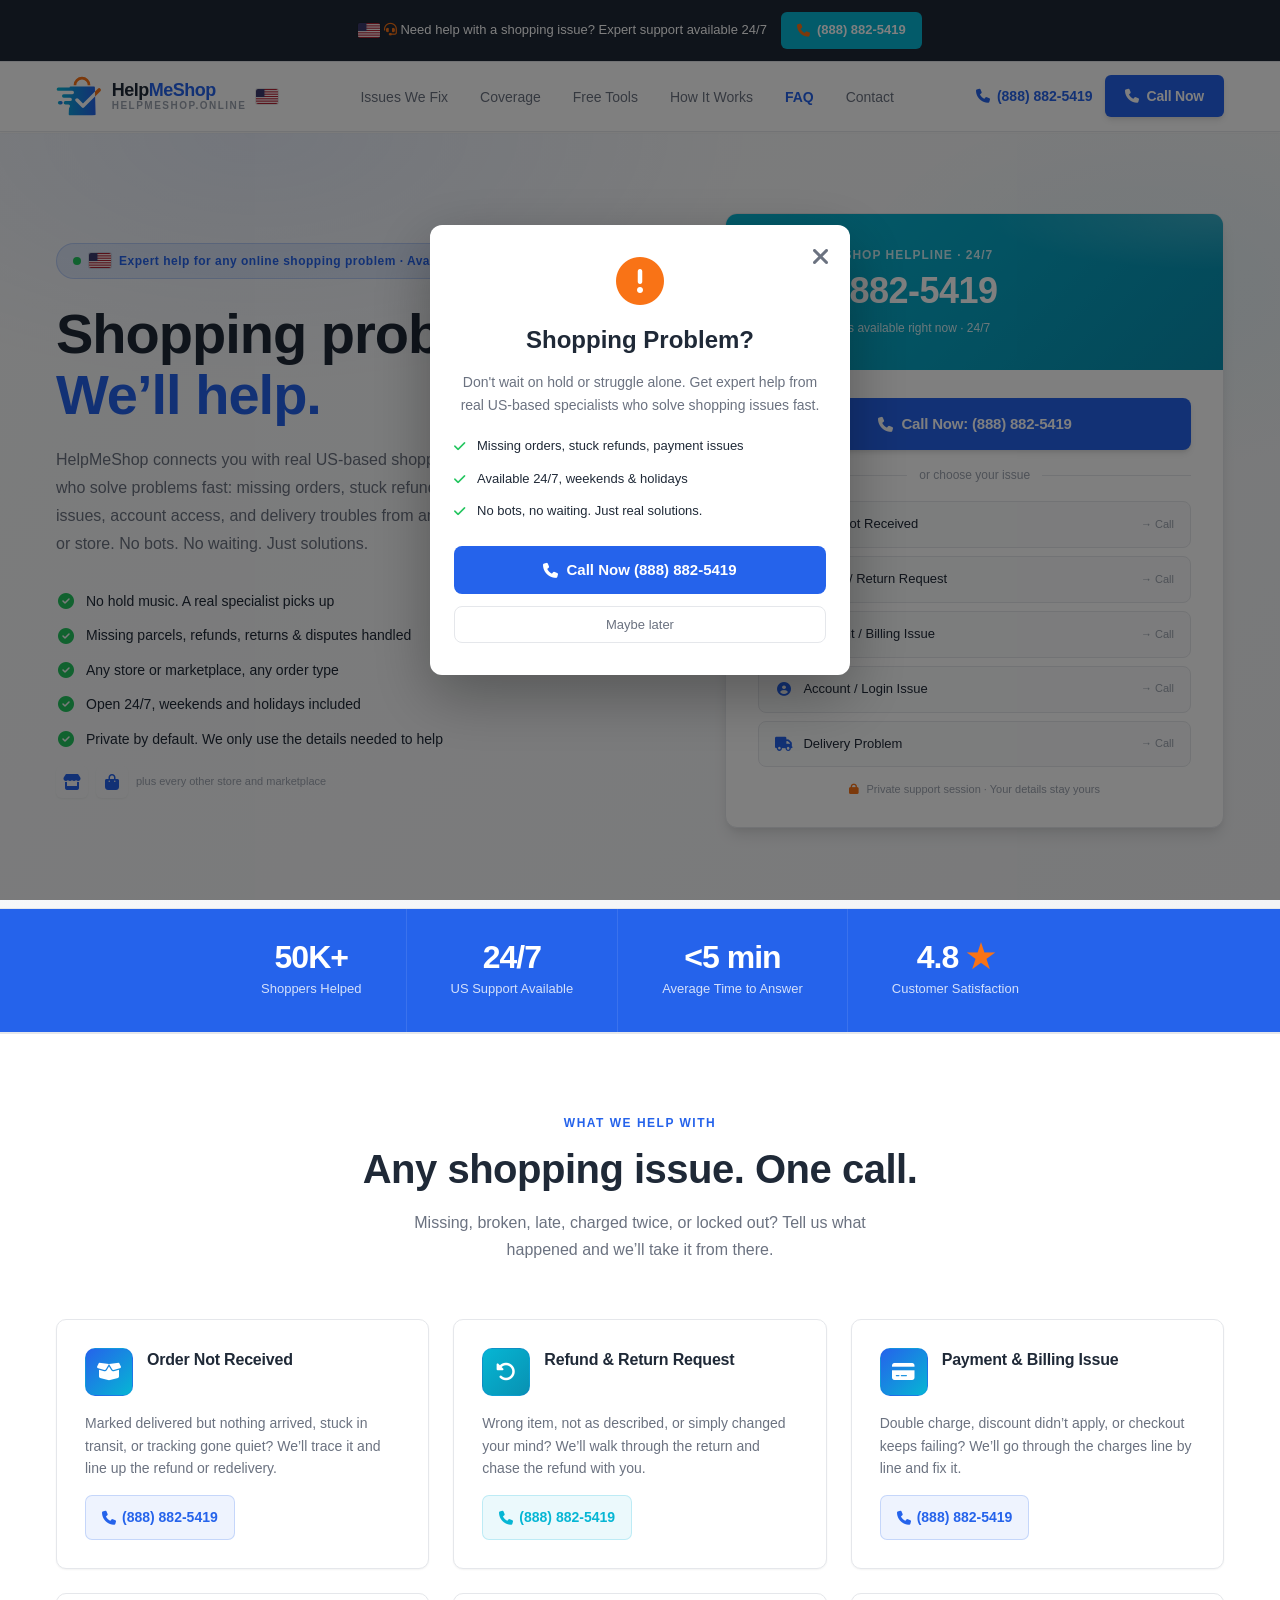
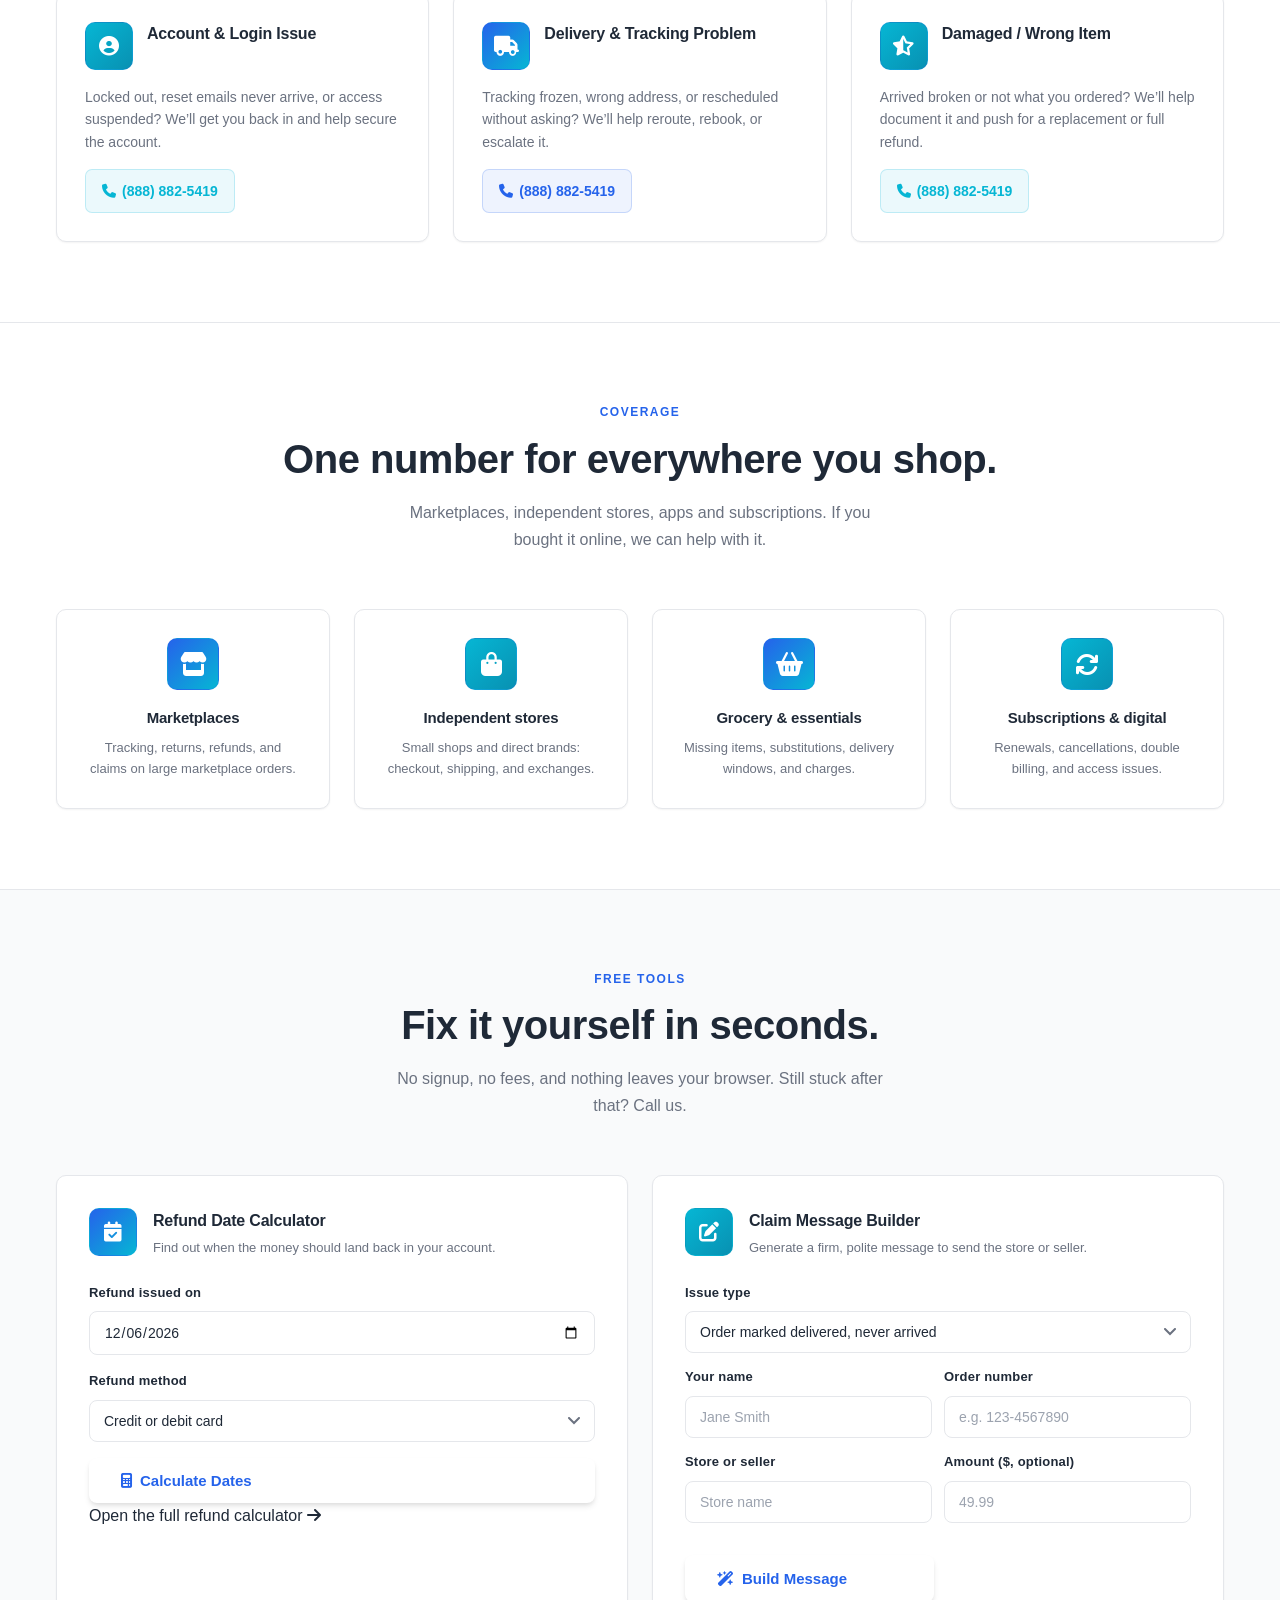
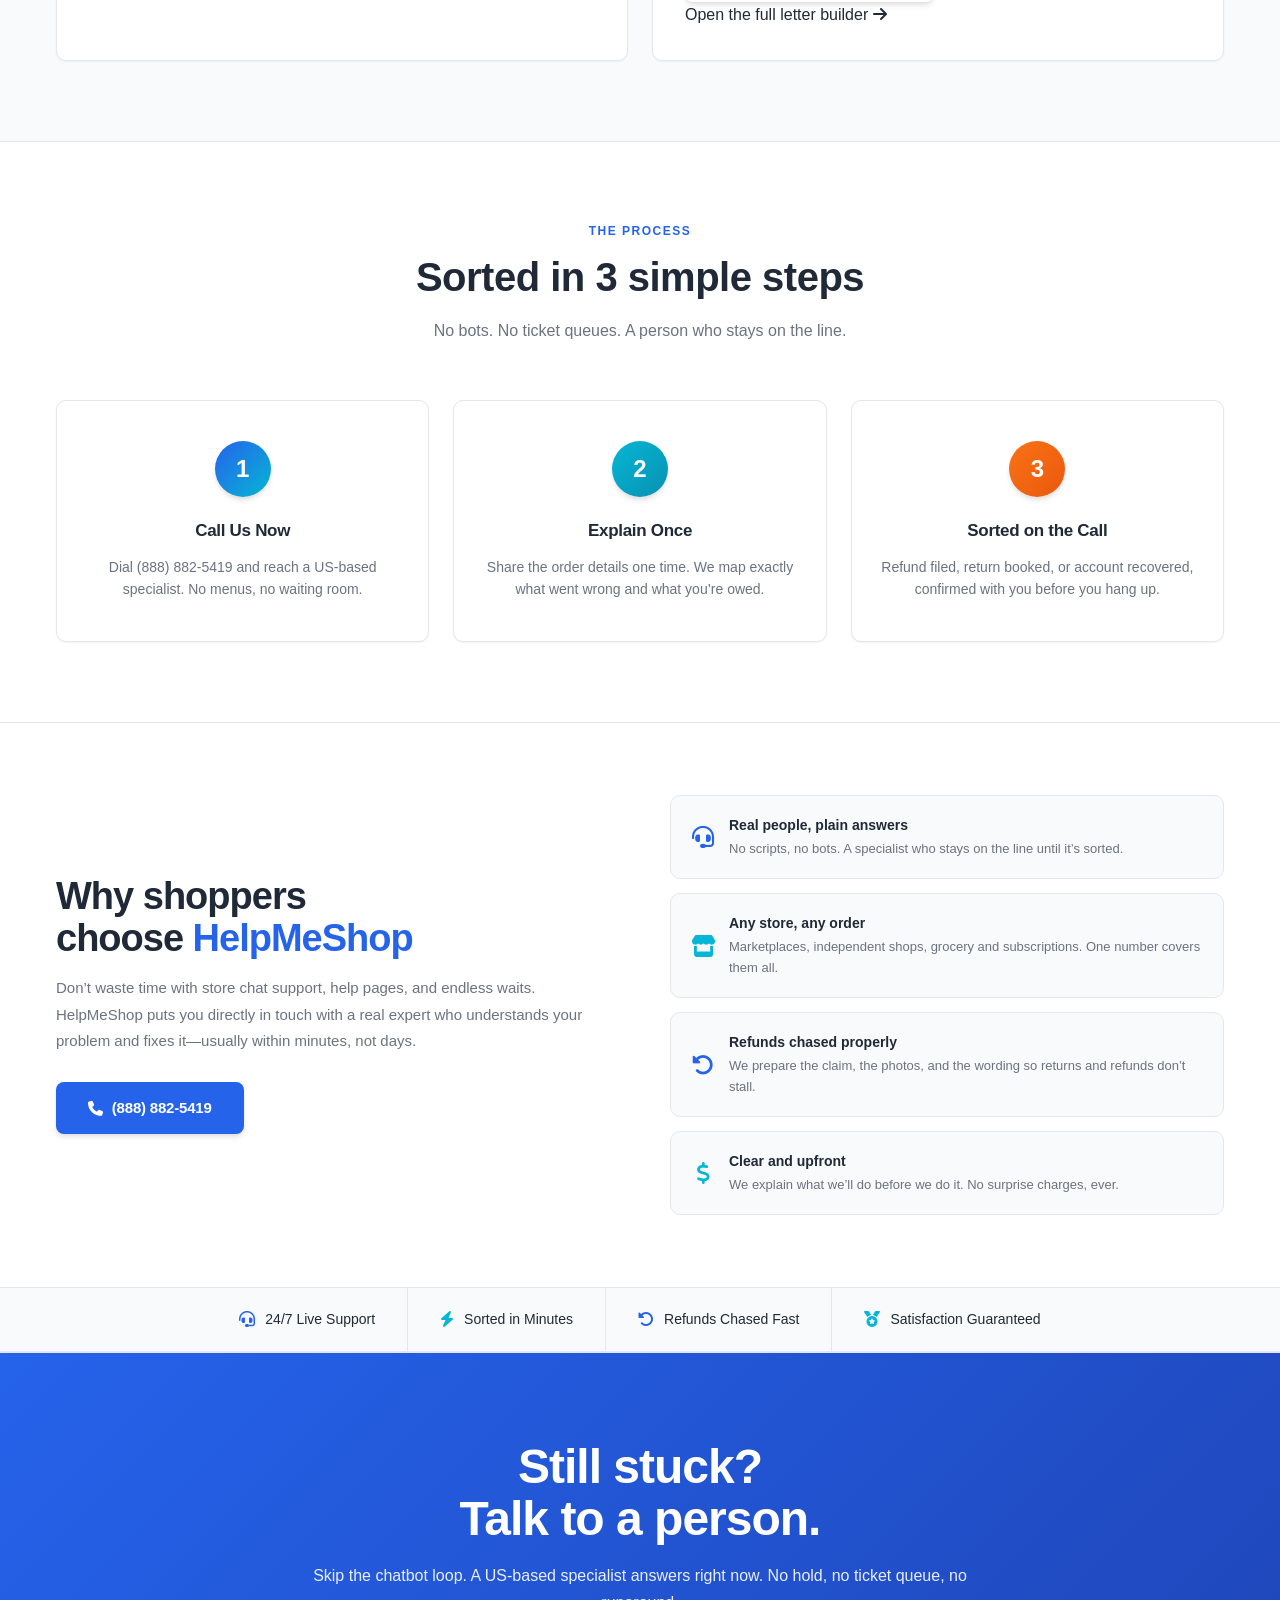
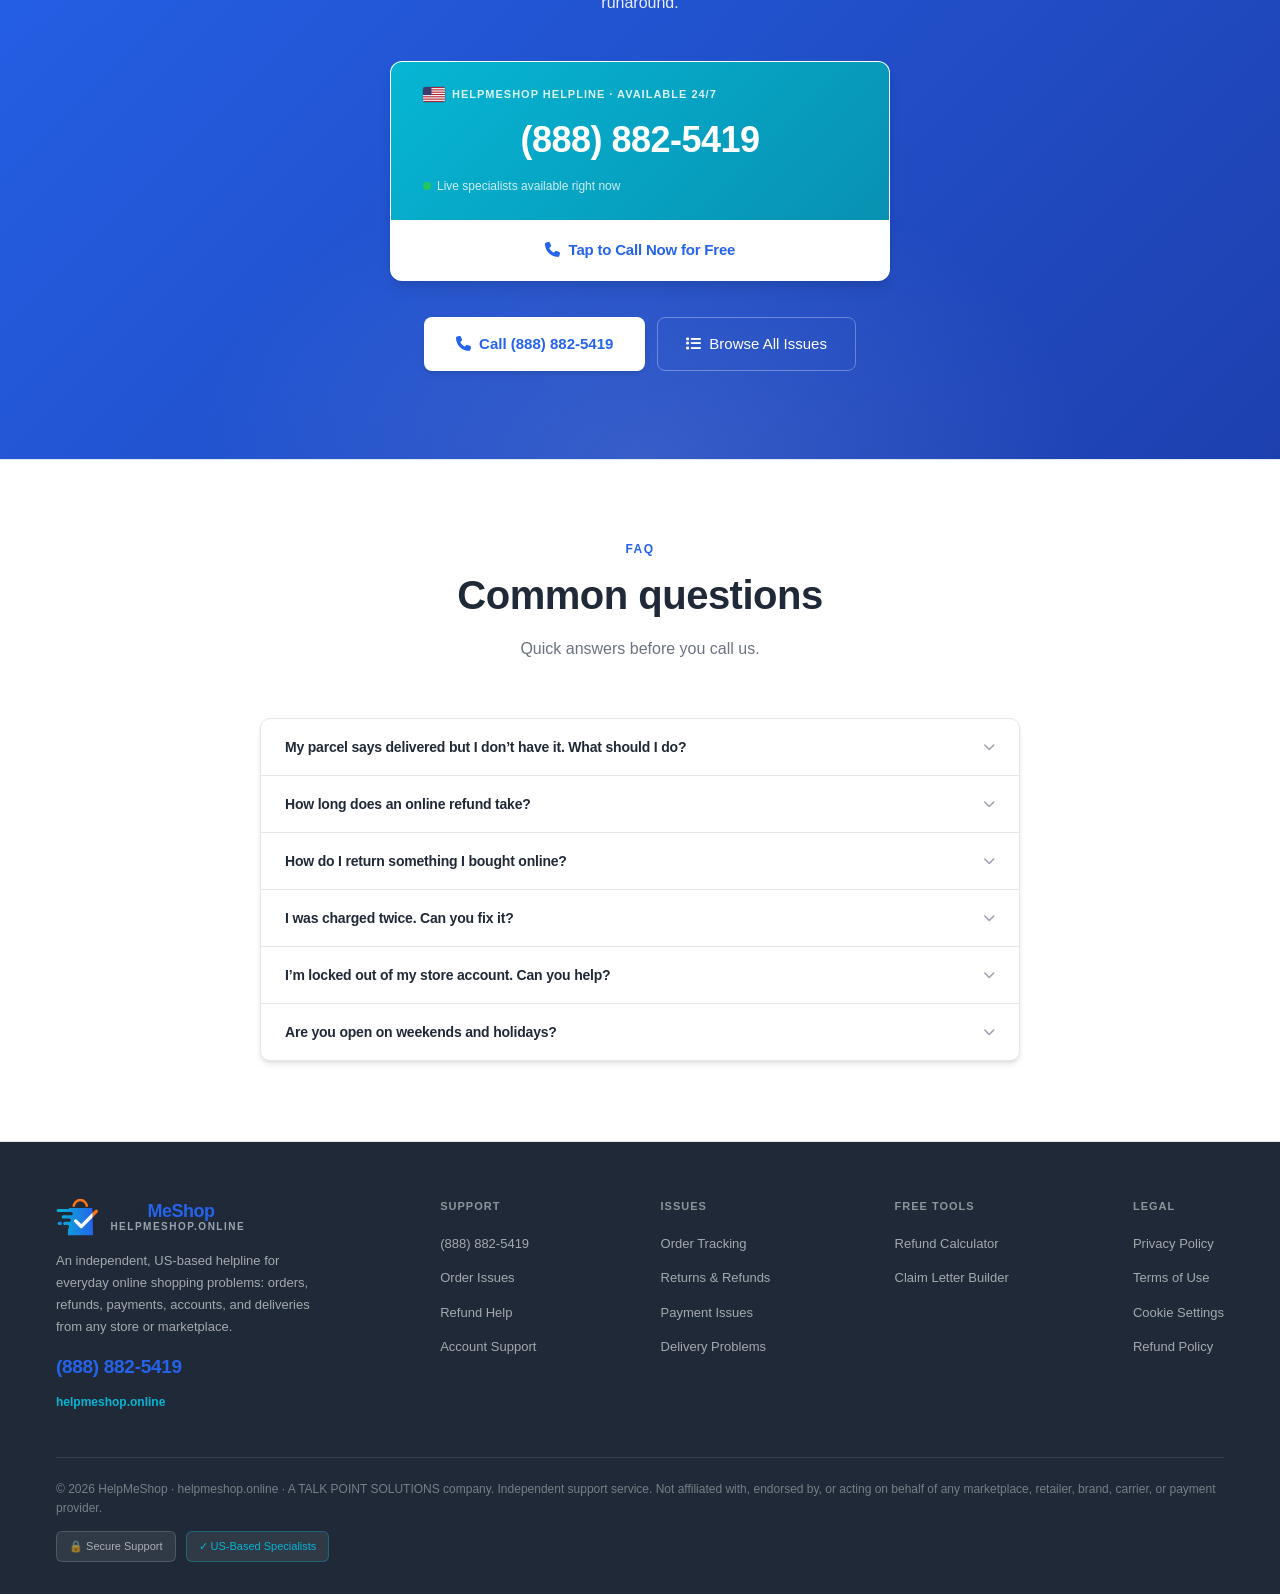
==== commit 21305545: "Add Google Ads tag AW-17865495674 and fire its conversion on call clicks Co-Authored-By: Claude Opus" ====
--- a/index.html
+++ b/index.html
@@ -60,6 +60,7 @@
     gtag('js', new Date());
 
     gtag('config', 'AW-16799190588');
+    gtag('config', 'AW-17865495674');
   </script>
 </head>
 <body>
@@ -451,7 +452,7 @@
     </div>
   </div>
 
-  <script src="assets/js/main.js?v=10"></script>
+  <script src="assets/js/main.js?v=11"></script>
   <script>
     document.addEventListener('DOMContentLoaded', function() {
       const popupOverlay = document.getElementById('popupOverlay');
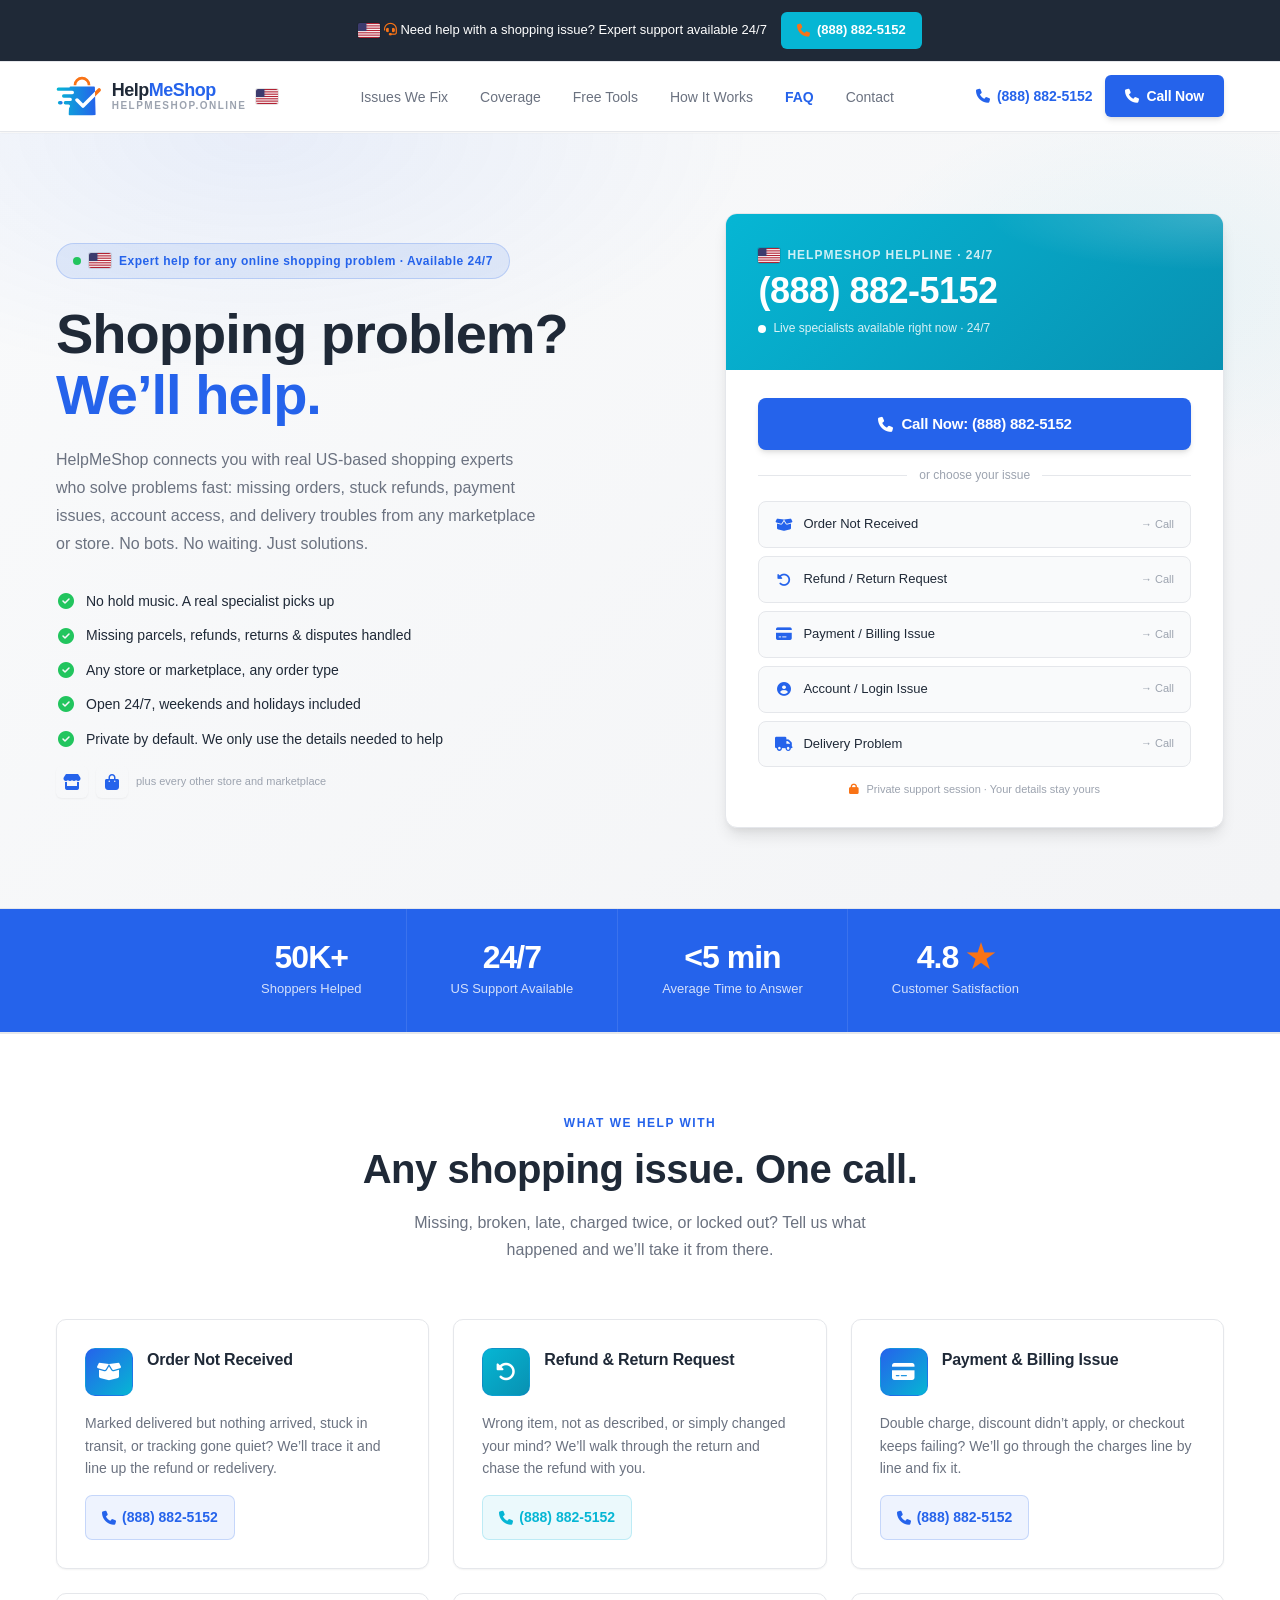
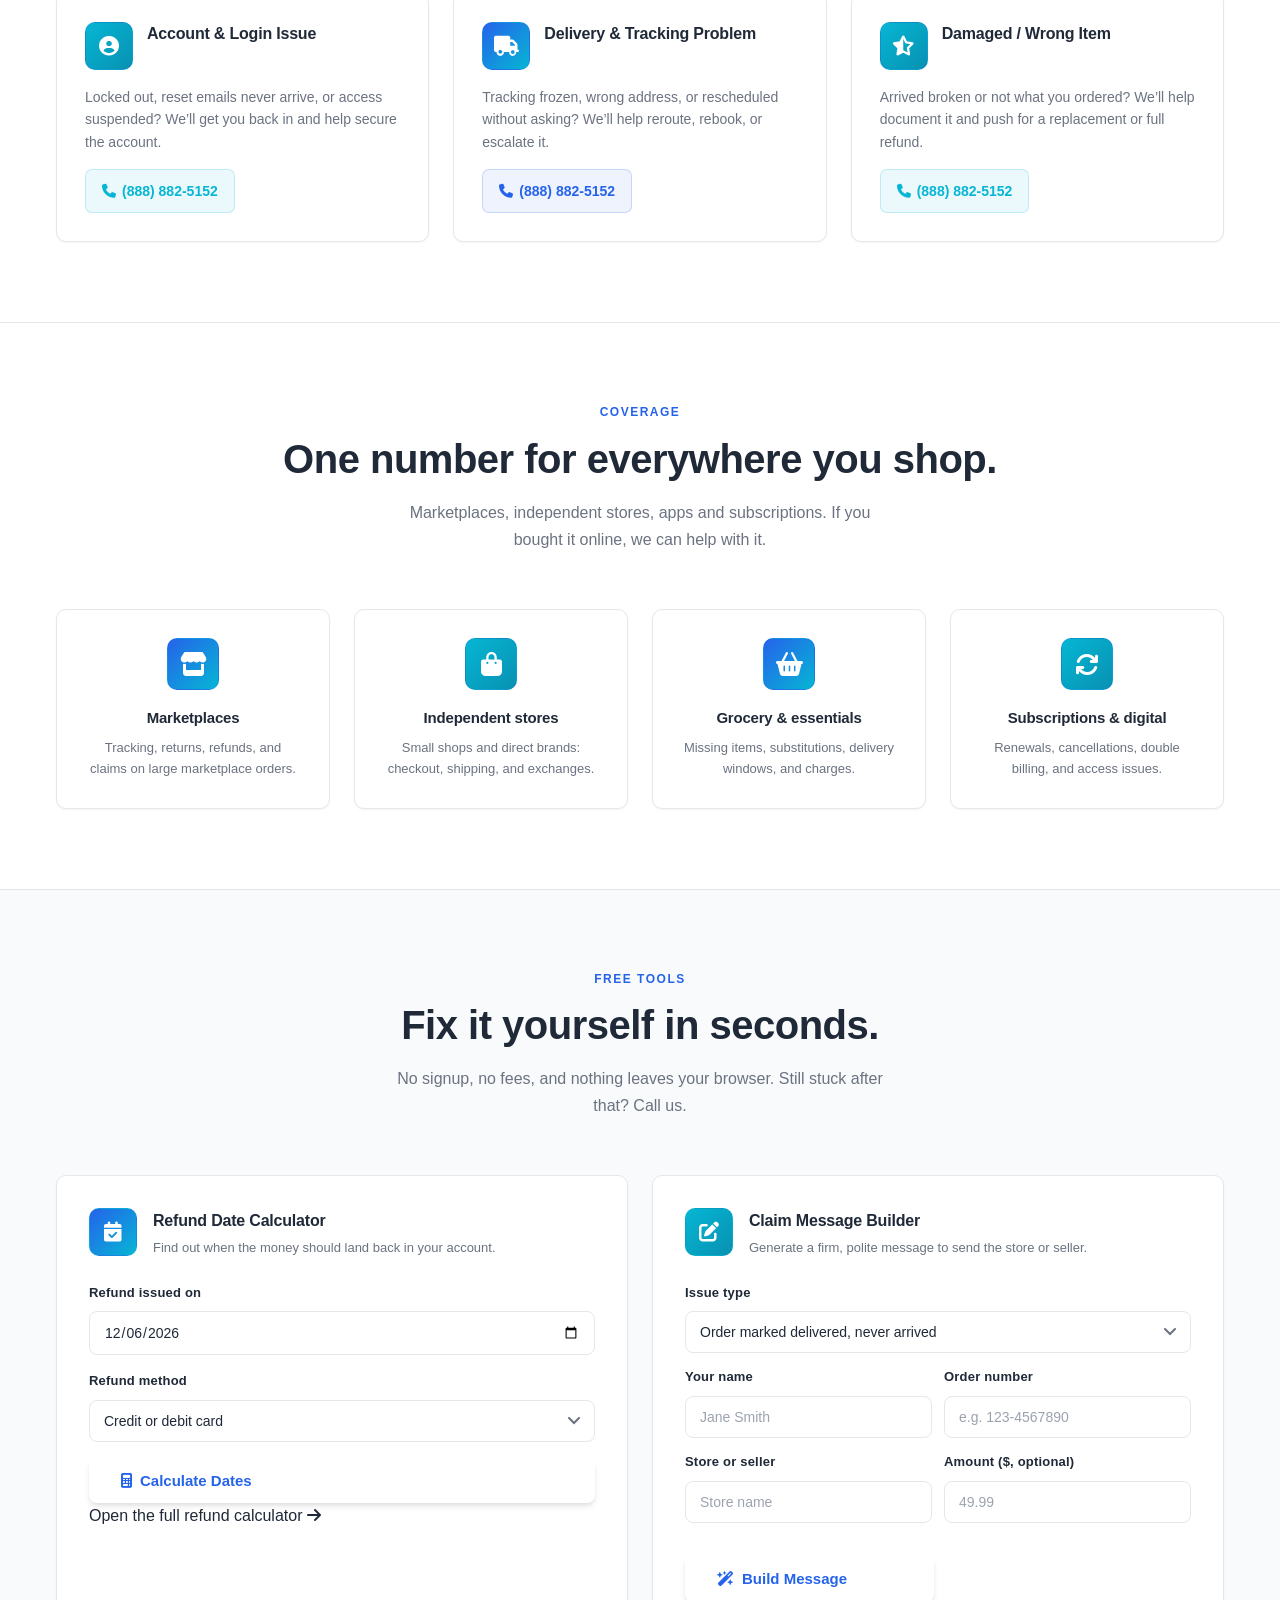
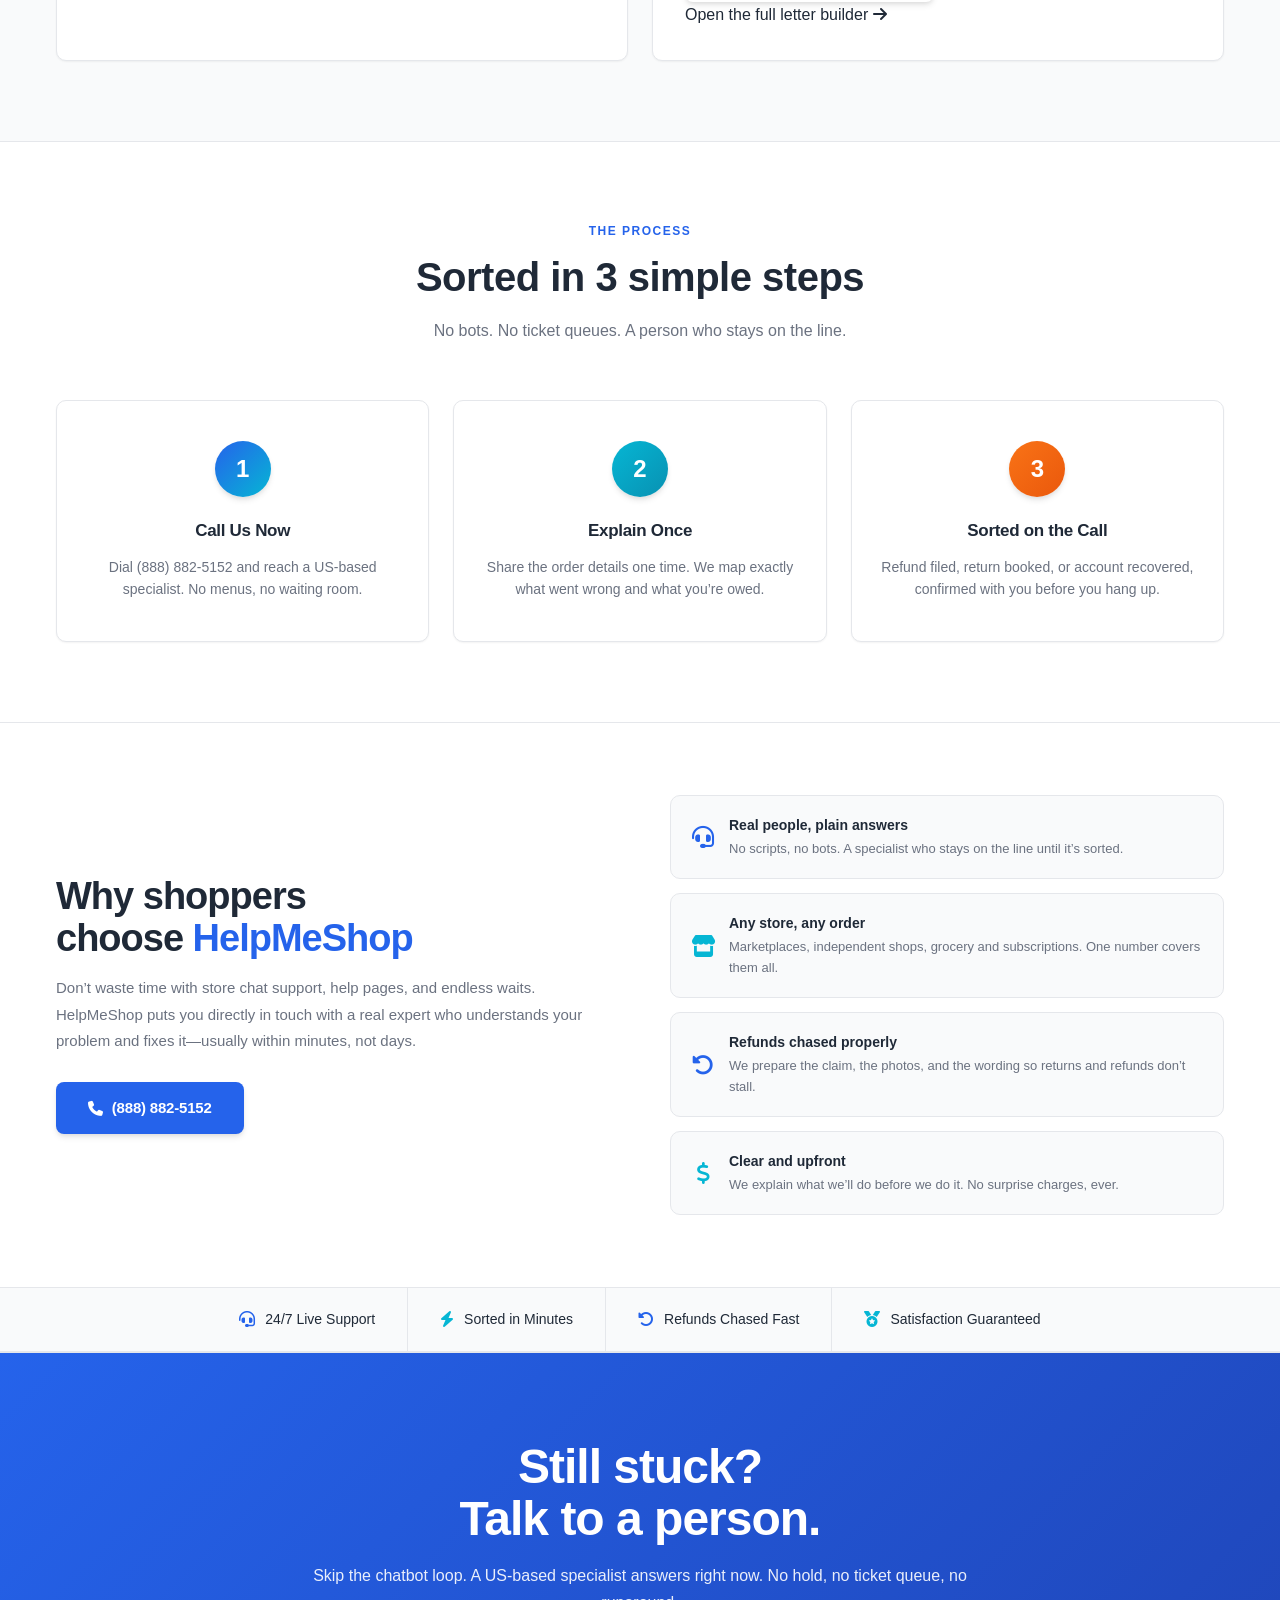
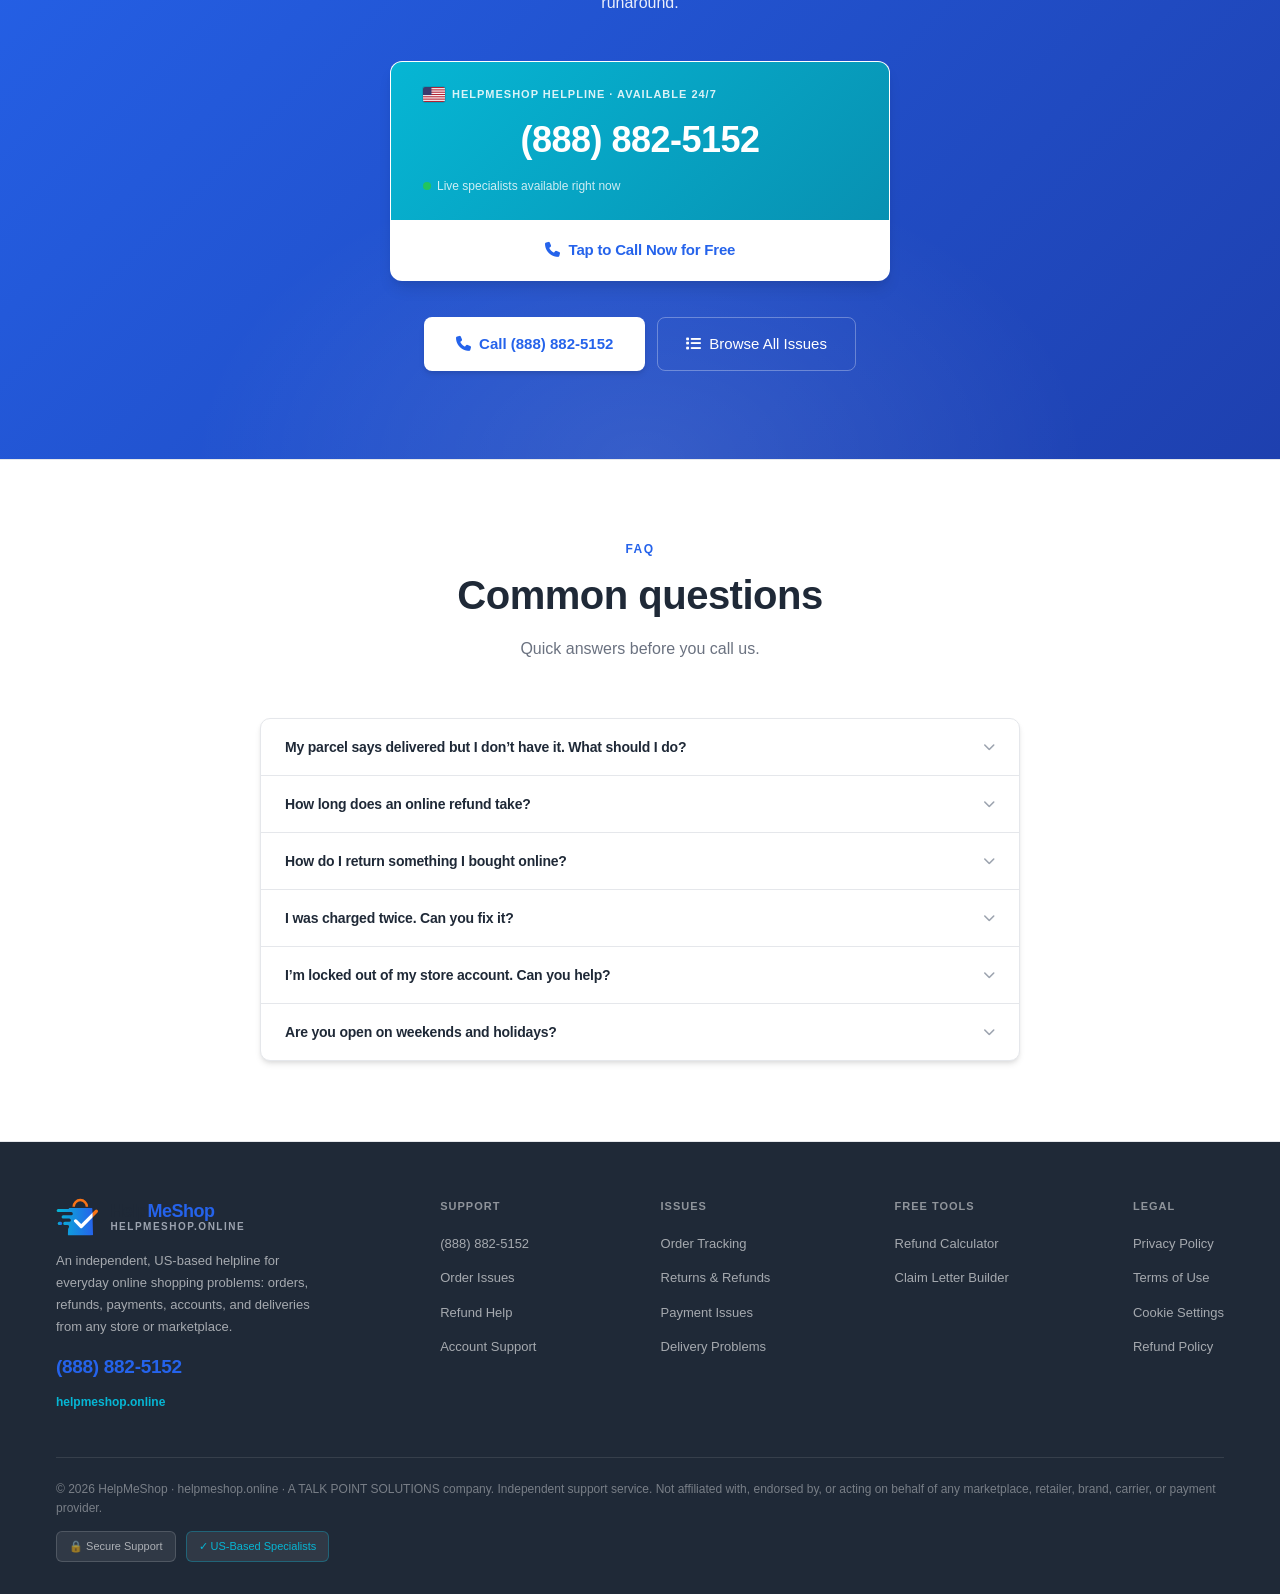
==== commit 0dcb1b38: "Change phone number to (888) 882-5152 site-wide Co-Authored-By: Claude Opus 5.5 <noreply@anthropic.c" ====
--- a/index.html
+++ b/index.html
@@ -4,22 +4,22 @@
   <meta charset="UTF-8" />
   <meta name="viewport" content="width=device-width, initial-scale=1.0, viewport-fit=cover" />
   <title>HelpMeShop | Shopping Support 24/7. Get Help Now</title>
-  <meta name="description" content="Order issues, refunds stuck, account locked? Get help from HelpMeShop at (888) 882-5419. US-based shopping experts, available 24/7 for any online store." />
+  <meta name="description" content="Order issues, refunds stuck, account locked? Get help from HelpMeShop at (888) 882-5152. US-based shopping experts, available 24/7 for any online store." />
   <link rel="canonical" href="https://helpmeshop.online/" />
   <meta name="robots" content="index, follow, max-image-preview:large, max-snippet:-1" />
   <meta property="og:type" content="website" />
   <meta property="og:site_name" content="HelpMeShop" />
   <meta property="og:locale" content="en_US" />
   <meta property="og:title" content="HelpMeShop | Shopping Support 24/7" />
-  <meta property="og:description" content="Shopping problem? Get expert help with orders, refunds, payments, and accounts from any marketplace. Call (888) 882-5419." />
+  <meta property="og:description" content="Shopping problem? Get expert help with orders, refunds, payments, and accounts from any marketplace. Call (888) 882-5152." />
   <meta property="og:url" content="https://helpmeshop.online/" />
   <meta property="og:image" content="https://helpmeshop.online/assets/images/og-image.png" />
   <meta property="og:image:width" content="1200" />
   <meta property="og:image:height" content="630" />
-  <meta property="og:image:alt" content="HelpMeShop logo with phone number (888) 882-5419" />
+  <meta property="og:image:alt" content="HelpMeShop logo with phone number (888) 882-5152" />
   <meta name="twitter:card" content="summary_large_image" />
   <meta name="twitter:title" content="HelpMeShop | Shopping Support 24/7" />
-  <meta name="twitter:description" content="Shopping problem? Get expert help with orders, refunds, payments, and accounts from any marketplace. Call (888) 882-5419." />
+  <meta name="twitter:description" content="Shopping problem? Get expert help with orders, refunds, payments, and accounts from any marketplace. Call (888) 882-5152." />
   <meta name="twitter:image" content="https://helpmeshop.online/assets/images/og-image.png" />
   <meta name="theme-color" content="#2563EB" />
   <link rel="icon" type="image/svg+xml" href="assets/images/logo.svg" />
@@ -34,7 +34,7 @@
   <link rel="stylesheet" href="assets/css/style.css?v=9" />
 
   <script type="application/ld+json">
-  {"@context":"https://schema.org","@type":"Organization","name":"HelpMeShop","url":"https://helpmeshop.online/","logo":"https://helpmeshop.online/assets/images/icon-512.png","contactPoint":{"@type":"ContactPoint","telephone":"+1-888-882-5419","contactType":"customer support","areaServed":"US","availableLanguage":"en"}}
+  {"@context":"https://schema.org","@type":"Organization","name":"HelpMeShop","url":"https://helpmeshop.online/","logo":"https://helpmeshop.online/assets/images/icon-512.png","contactPoint":{"@type":"ContactPoint","telephone":"+1-888-882-5152","contactType":"customer support","areaServed":"US","availableLanguage":"en"}}
   </script>
 
   <script type="application/ld+json">
@@ -43,7 +43,7 @@
 
   <script type="application/ld+json">
   {"@context":"https://schema.org","@type":"FAQPage","mainEntity":[
-    {"@type":"Question","name":"My parcel says delivered but I don't have it. What should I do?","acceptedAnswer":{"@type":"Answer","text":"Check around your property and with neighbors first, then call HelpMeShop at (888) 882-5419. We will help file the non-delivery claim, follow up with the carrier, and arrange a refund or replacement."}},
+    {"@type":"Question","name":"My parcel says delivered but I don't have it. What should I do?","acceptedAnswer":{"@type":"Answer","text":"Check around your property and with neighbors first, then call HelpMeShop at (888) 882-5152. We will help file the non-delivery claim, follow up with the carrier, and arrange a refund or replacement."}},
     {"@type":"Question","name":"How long does an online refund take?","acceptedAnswer":{"@type":"Answer","text":"Most refunds land within 5 to 14 business days depending on the payment method. Call us and we'll check the status with you and escalate it if it's stalled."}},
     {"@type":"Question","name":"How do I return something I bought online?","acceptedAnswer":{"@type":"Answer","text":"Most stores accept returns within their stated window. We walk you through the return request, label, drop-off, and refund tracking step by step."}},
     {"@type":"Question","name":"I was charged twice. Can you fix it?","acceptedAnswer":{"@type":"Answer","text":"Yes. We will go through the charges line by line with you and help dispute duplicate or incorrect amounts with the store or payment provider."}},
@@ -68,7 +68,7 @@
   <!-- ANNOUNCEMENT BAR -->
   <div class="ann">
     <span><span class="us-flag"></span> <i class="fa-solid fa-headset"></i> Need help with a shopping issue? Expert support available 24/7</span>
-    <a href="tel:+18888825419" class="ann-btn"><i class="fa-solid fa-phone"></i> (888) 882-5419</a>
+    <a href="tel:+18888825152" class="ann-btn"><i class="fa-solid fa-phone"></i> (888) 882-5152</a>
   </div>
 
   <!-- NAV -->
@@ -87,8 +87,8 @@
       <li><a href="#cta" class="cur">Contact</a></li>
     </ul>
     <div class="nav-r">
-      <div class="nav-num"><i class="fa-solid fa-phone"></i> (888) 882-5419</div>
-      <a href="tel:+18888825419" class="nav-call"><i class="fa-solid fa-phone"></i> Call Now</a>
+      <div class="nav-num"><i class="fa-solid fa-phone"></i> (888) 882-5152</div>
+      <a href="tel:+18888825152" class="nav-call"><i class="fa-solid fa-phone"></i> Call Now</a>
     </div>
     <button class="hbg" id="hbgBtn" type="button" aria-label="Menu">
       <span></span><span></span><span></span>
@@ -100,7 +100,7 @@
     <a href="#tools">Free Tools</a>
     <a href="#how">How It Works</a>
     <a href="#faq">FAQ</a>
-    <a href="tel:+18888825419" class="mob-call"><i class="fa-solid fa-phone"></i> (888) 882-5419</a>
+    <a href="tel:+18888825152" class="mob-call"><i class="fa-solid fa-phone"></i> (888) 882-5152</a>
   </div>
 
   <!-- HERO -->
@@ -129,18 +129,18 @@
       <div class="call-card">
         <div class="cc-head">
           <div class="cc-badge"><span class="us-flag"></span> HelpMeShop Helpline · 24/7</div>
-          <div class="cc-num">(888) 882-5419</div>
+          <div class="cc-num">(888) 882-5152</div>
           <div class="cc-status"><span class="sdot"></span> Live specialists available right now · 24/7</div>
         </div>
         <div class="cc-body">
-          <a href="tel:+18888825419" class="cc-cta"><i class="fa-solid fa-phone"></i> Call Now: (888) 882-5419</a>
+          <a href="tel:+18888825152" class="cc-cta"><i class="fa-solid fa-phone"></i> Call Now: (888) 882-5152</a>
           <div class="cc-divider">or choose your issue</div>
           <div class="cc-chips">
-            <a href="tel:+18888825419" class="cc-chip"><i class="fa-solid fa-box-open"></i> Order Not Received <span>→ Call</span></a>
-            <a href="tel:+18888825419" class="cc-chip"><i class="fa-solid fa-rotate-left"></i> Refund / Return Request <span>→ Call</span></a>
-            <a href="tel:+18888825419" class="cc-chip"><i class="fa-solid fa-credit-card"></i> Payment / Billing Issue <span>→ Call</span></a>
-            <a href="tel:+18888825419" class="cc-chip"><i class="fa-solid fa-circle-user"></i> Account / Login Issue <span>→ Call</span></a>
-            <a href="tel:+18888825419" class="cc-chip"><i class="fa-solid fa-truck"></i> Delivery Problem <span>→ Call</span></a>
+            <a href="tel:+18888825152" class="cc-chip"><i class="fa-solid fa-box-open"></i> Order Not Received <span>→ Call</span></a>
+            <a href="tel:+18888825152" class="cc-chip"><i class="fa-solid fa-rotate-left"></i> Refund / Return Request <span>→ Call</span></a>
+            <a href="tel:+18888825152" class="cc-chip"><i class="fa-solid fa-credit-card"></i> Payment / Billing Issue <span>→ Call</span></a>
+            <a href="tel:+18888825152" class="cc-chip"><i class="fa-solid fa-circle-user"></i> Account / Login Issue <span>→ Call</span></a>
+            <a href="tel:+18888825152" class="cc-chip"><i class="fa-solid fa-truck"></i> Delivery Problem <span>→ Call</span></a>
           </div>
           <div class="cc-note"><i class="fa-solid fa-lock"></i> Private support session · Your details stay yours</div>
         </div>
@@ -167,32 +167,32 @@
         <div class="iss-card">
           <div class="iss-top"><div class="iss-ico"><i class="fa-solid fa-box-open"></i></div><h4>Order Not Received</h4></div>
           <p>Marked delivered but nothing arrived, stuck in transit, or tracking gone quiet? We’ll trace it and line up the refund or redelivery.</p>
-          <a href="tel:+18888825419" class="iss-cta"><i class="fa-solid fa-phone"></i> (888) 882-5419</a>
+          <a href="tel:+18888825152" class="iss-cta"><i class="fa-solid fa-phone"></i> (888) 882-5152</a>
         </div>
         <div class="iss-card">
           <div class="iss-top"><div class="iss-ico"><i class="fa-solid fa-rotate-left"></i></div><h4>Refund &amp; Return Request</h4></div>
           <p>Wrong item, not as described, or simply changed your mind? We’ll walk through the return and chase the refund with you.</p>
-          <a href="tel:+18888825419" class="iss-cta"><i class="fa-solid fa-phone"></i> (888) 882-5419</a>
+          <a href="tel:+18888825152" class="iss-cta"><i class="fa-solid fa-phone"></i> (888) 882-5152</a>
         </div>
         <div class="iss-card">
           <div class="iss-top"><div class="iss-ico"><i class="fa-solid fa-credit-card"></i></div><h4>Payment &amp; Billing Issue</h4></div>
           <p>Double charge, discount didn’t apply, or checkout keeps failing? We’ll go through the charges line by line and fix it.</p>
-          <a href="tel:+18888825419" class="iss-cta"><i class="fa-solid fa-phone"></i> (888) 882-5419</a>
+          <a href="tel:+18888825152" class="iss-cta"><i class="fa-solid fa-phone"></i> (888) 882-5152</a>
         </div>
         <div class="iss-card">
           <div class="iss-top"><div class="iss-ico"><i class="fa-solid fa-circle-user"></i></div><h4>Account &amp; Login Issue</h4></div>
           <p>Locked out, reset emails never arrive, or access suspended? We’ll get you back in and help secure the account.</p>
-          <a href="tel:+18888825419" class="iss-cta"><i class="fa-solid fa-phone"></i> (888) 882-5419</a>
+          <a href="tel:+18888825152" class="iss-cta"><i class="fa-solid fa-phone"></i> (888) 882-5152</a>
         </div>
         <div class="iss-card">
           <div class="iss-top"><div class="iss-ico"><i class="fa-solid fa-truck"></i></div><h4>Delivery &amp; Tracking Problem</h4></div>
           <p>Tracking frozen, wrong address, or rescheduled without asking? We’ll help reroute, rebook, or escalate it.</p>
-          <a href="tel:+18888825419" class="iss-cta"><i class="fa-solid fa-phone"></i> (888) 882-5419</a>
+          <a href="tel:+18888825152" class="iss-cta"><i class="fa-solid fa-phone"></i> (888) 882-5152</a>
         </div>
         <div class="iss-card">
           <div class="iss-top"><div class="iss-ico"><i class="fa-solid fa-star-half-stroke"></i></div><h4>Damaged / Wrong Item</h4></div>
           <p>Arrived broken or not what you ordered? We’ll help document it and push for a replacement or full refund.</p>
-          <a href="tel:+18888825419" class="iss-cta"><i class="fa-solid fa-phone"></i> (888) 882-5419</a>
+          <a href="tel:+18888825152" class="iss-cta"><i class="fa-solid fa-phone"></i> (888) 882-5152</a>
         </div>
       </div>
     </div>
@@ -300,7 +300,7 @@
           <div class="hw-n">1</div>
           <div>
             <h3>Call Us Now</h3>
-            <p>Dial (888) 882-5419 and reach a US-based specialist. No menus, no waiting room.</p>
+            <p>Dial (888) 882-5152 and reach a US-based specialist. No menus, no waiting room.</p>
           </div>
         </div>
         <div class="hw-card">
@@ -327,7 +327,7 @@
       <div class="us-l">
         <h2>Why shoppers<br />choose <span>HelpMeShop</span></h2>
         <p>Don’t waste time with store chat support, help pages, and endless waits. HelpMeShop puts you directly in touch with a real expert who understands your problem and fixes it—usually within minutes, not days.</p>
-        <a href="tel:+18888825419" class="us-btn"><i class="fa-solid fa-phone"></i> (888) 882-5419</a>
+        <a href="tel:+18888825152" class="us-btn"><i class="fa-solid fa-phone"></i> (888) 882-5152</a>
       </div>
       <div class="us-r">
         <div class="us-item"><i class="fa-solid fa-headset"></i><div><h4>Real people, plain answers</h4><p>No scripts, no bots. A specialist who stays on the line until it’s sorted.</p></div></div>
@@ -353,16 +353,16 @@
     <div class="cta-inner">
       <h2>Still stuck?<br /><span>Talk to a person.</span></h2>
       <p>Skip the chatbot loop. A US-based specialist answers right now. No hold, no ticket queue, no runaround.</p>
-      <a href="tel:+18888825419" class="cta-card">
+      <a href="tel:+18888825152" class="cta-card">
         <div class="cta-head">
           <p><span class="us-flag"></span> HelpMeShop Helpline · Available 24/7</p>
-          <div class="cta-num">(888) 882-5419</div>
+          <div class="cta-num">(888) 882-5152</div>
           <div class="cta-sub"><span class="kicker-dot"></span> Live specialists available right now</div>
         </div>
         <div class="cta-btn"><i class="fa-solid fa-phone"></i> Tap to Call Now for Free</div>
       </a>
       <div class="cta-actions">
-        <a href="tel:+18888825419" class="btn-or"><i class="fa-solid fa-phone"></i> Call (888) 882-5419</a>
+        <a href="tel:+18888825152" class="btn-or"><i class="fa-solid fa-phone"></i> Call (888) 882-5152</a>
         <a href="#issues" class="btn-bdr"><i class="fa-solid fa-list"></i> Browse All Issues</a>
       </div>
     </div>
@@ -375,9 +375,9 @@
       <h2 class="sec-h">Common questions</h2>
       <p class="sec-sub">Quick answers before you call us.</p>
       <div class="faq-list">
-        <div class="fi"><button class="fq" type="button">My parcel says delivered but I don’t have it. What should I do?<i class="fa-solid fa-chevron-down"></i></button><div class="fa-a">Check around your property and with neighbors first, then call (888) 882-5419. We will help you file the non-delivery claim, follow up with the carrier, and arrange a refund or replacement.</div></div>
+        <div class="fi"><button class="fq" type="button">My parcel says delivered but I don’t have it. What should I do?<i class="fa-solid fa-chevron-down"></i></button><div class="fa-a">Check around your property and with neighbors first, then call (888) 882-5152. We will help you file the non-delivery claim, follow up with the carrier, and arrange a refund or replacement.</div></div>
         <div class="fi"><button class="fq" type="button">How long does an online refund take?<i class="fa-solid fa-chevron-down"></i></button><div class="fa-a">Most refunds land within 5 to 14 business days depending on the payment method. Call us and we’ll check the status with you and escalate it if it’s stalled.</div></div>
-        <div class="fi"><button class="fq" type="button">How do I return something I bought online?<i class="fa-solid fa-chevron-down"></i></button><div class="fa-a">Most stores accept returns within their stated window. Call (888) 882-5419 and we’ll walk you through the return request, label, drop-off, and refund tracking step by step.</div></div>
+        <div class="fi"><button class="fq" type="button">How do I return something I bought online?<i class="fa-solid fa-chevron-down"></i></button><div class="fa-a">Most stores accept returns within their stated window. Call (888) 882-5152 and we’ll walk you through the return request, label, drop-off, and refund tracking step by step.</div></div>
         <div class="fi"><button class="fq" type="button">I was charged twice. Can you fix it?<i class="fa-solid fa-chevron-down"></i></button><div class="fa-a">Yes. We will go through the charges line by line with you and help dispute duplicate or incorrect amounts with the store or payment provider.</div></div>
         <div class="fi"><button class="fq" type="button">I’m locked out of my store account. Can you help?<i class="fa-solid fa-chevron-down"></i></button><div class="fa-a">Yes. We will guide you through account recovery and password resets, help secure the account, and explain your options if access was suspended.</div></div>
         <div class="fi"><button class="fq" type="button">Are you open on weekends and holidays?<i class="fa-solid fa-chevron-down"></i></button><div class="fa-a">Yes. We answer 24 hours a day, 7 days a week, including weekends and all US federal holidays. Online shopping doesn’t stop, and neither do we.</div></div>
@@ -392,10 +392,10 @@
         <div class="ft-logo">
           <div class="brand-lockup"><img class="brand-mark ft-mark" src="assets/images/logo.svg" alt="HelpMeShop logo" /><div class="brand-logo">Help<span>MeShop</span><small>HELPMESHOP.ONLINE</small></div></div>
           <p>An independent, US-based helpline for everyday online shopping problems: orders, refunds, payments, accounts, and deliveries from any store or marketplace.</p>
-          <a href="tel:+18888825419" class="ft-phone">(888) 882-5419</a>
+          <a href="tel:+18888825152" class="ft-phone">(888) 882-5152</a>
           <span class="ft-domain">helpmeshop.online</span>
         </div>
-        <div class="ft-col"><h5>Support</h5><ul><li><a href="tel:+18888825419">(888) 882-5419</a></li><li><a href="#issues">Order Issues</a></li><li><a href="#issues">Refund Help</a></li><li><a href="#issues">Account Support</a></li></ul></div>
+        <div class="ft-col"><h5>Support</h5><ul><li><a href="tel:+18888825152">(888) 882-5152</a></li><li><a href="#issues">Order Issues</a></li><li><a href="#issues">Refund Help</a></li><li><a href="#issues">Account Support</a></li></ul></div>
         <div class="ft-col"><h5>Issues</h5><ul><li><a href="#issues">Order Tracking</a></li><li><a href="#issues">Returns &amp; Refunds</a></li><li><a href="#issues">Payment Issues</a></li><li><a href="#issues">Delivery Problems</a></li></ul></div>
         <div class="ft-col"><h5>Free Tools</h5><ul><li><a href="refund-calculator/">Refund Calculator</a></li><li><a href="claim-letter/">Claim Letter Builder</a></li></ul></div>
         <div class="ft-col"><h5>Legal</h5><ul><li><a href="privacy/">Privacy Policy</a></li><li><a href="terms/">Terms of Use</a></li><li><a href="cookies/">Cookie Settings</a></li><li><a href="refund-policy/">Refund Policy</a></li></ul></div>
@@ -409,10 +409,10 @@
 
   <!-- MOBILE STICKY BAR -->
   <div class="mob-bar">
-    <a href="tel:+18888825419">
+    <a href="tel:+18888825152">
       <div class="mb-icon"><i class="fa-solid fa-phone"></i></div>
       <div class="mb-inner">
-        <span class="mb-num">(888) 882-5419</span>
+        <span class="mb-num">(888) 882-5152</span>
         <span class="mb-sub">Tap to Call · Free · 24/7</span>
       </div>
     </a>
@@ -444,15 +444,15 @@
             <span>No bots, no waiting. Just real solutions.</span>
           </div>
         </div>
-        <a href="tel:+18888825419" class="popup-cta">
-          <i class="fa-solid fa-phone"></i> Call Now (888) 882-5419
+        <a href="tel:+18888825152" class="popup-cta">
+          <i class="fa-solid fa-phone"></i> Call Now (888) 882-5152
         </a>
         <button class="popup-dismiss" id="popupDismiss" type="button">Maybe later</button>
       </div>
     </div>
   </div>
 
-  <script src="assets/js/main.js?v=11"></script>
+  <script src="assets/js/main.js?v=12"></script>
   <script>
     document.addEventListener('DOMContentLoaded', function() {
       const popupOverlay = document.getElementById('popupOverlay');
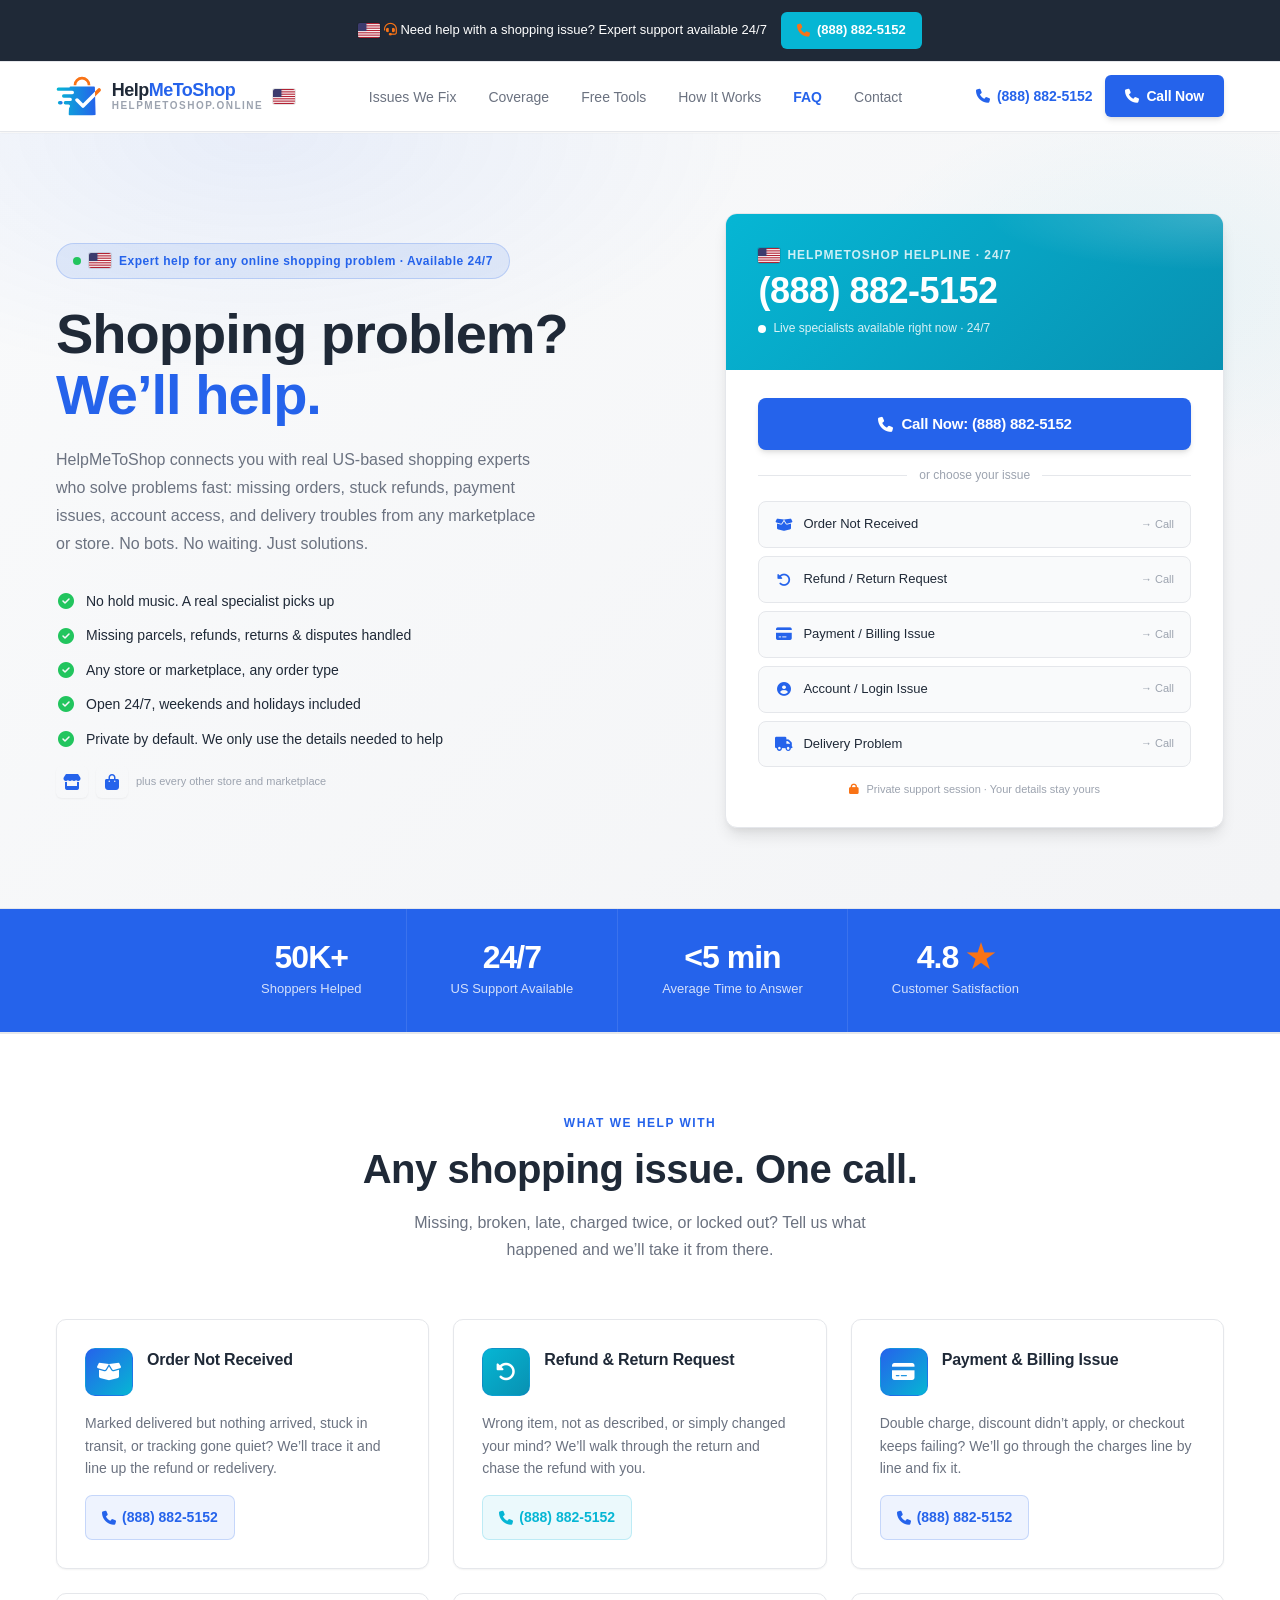
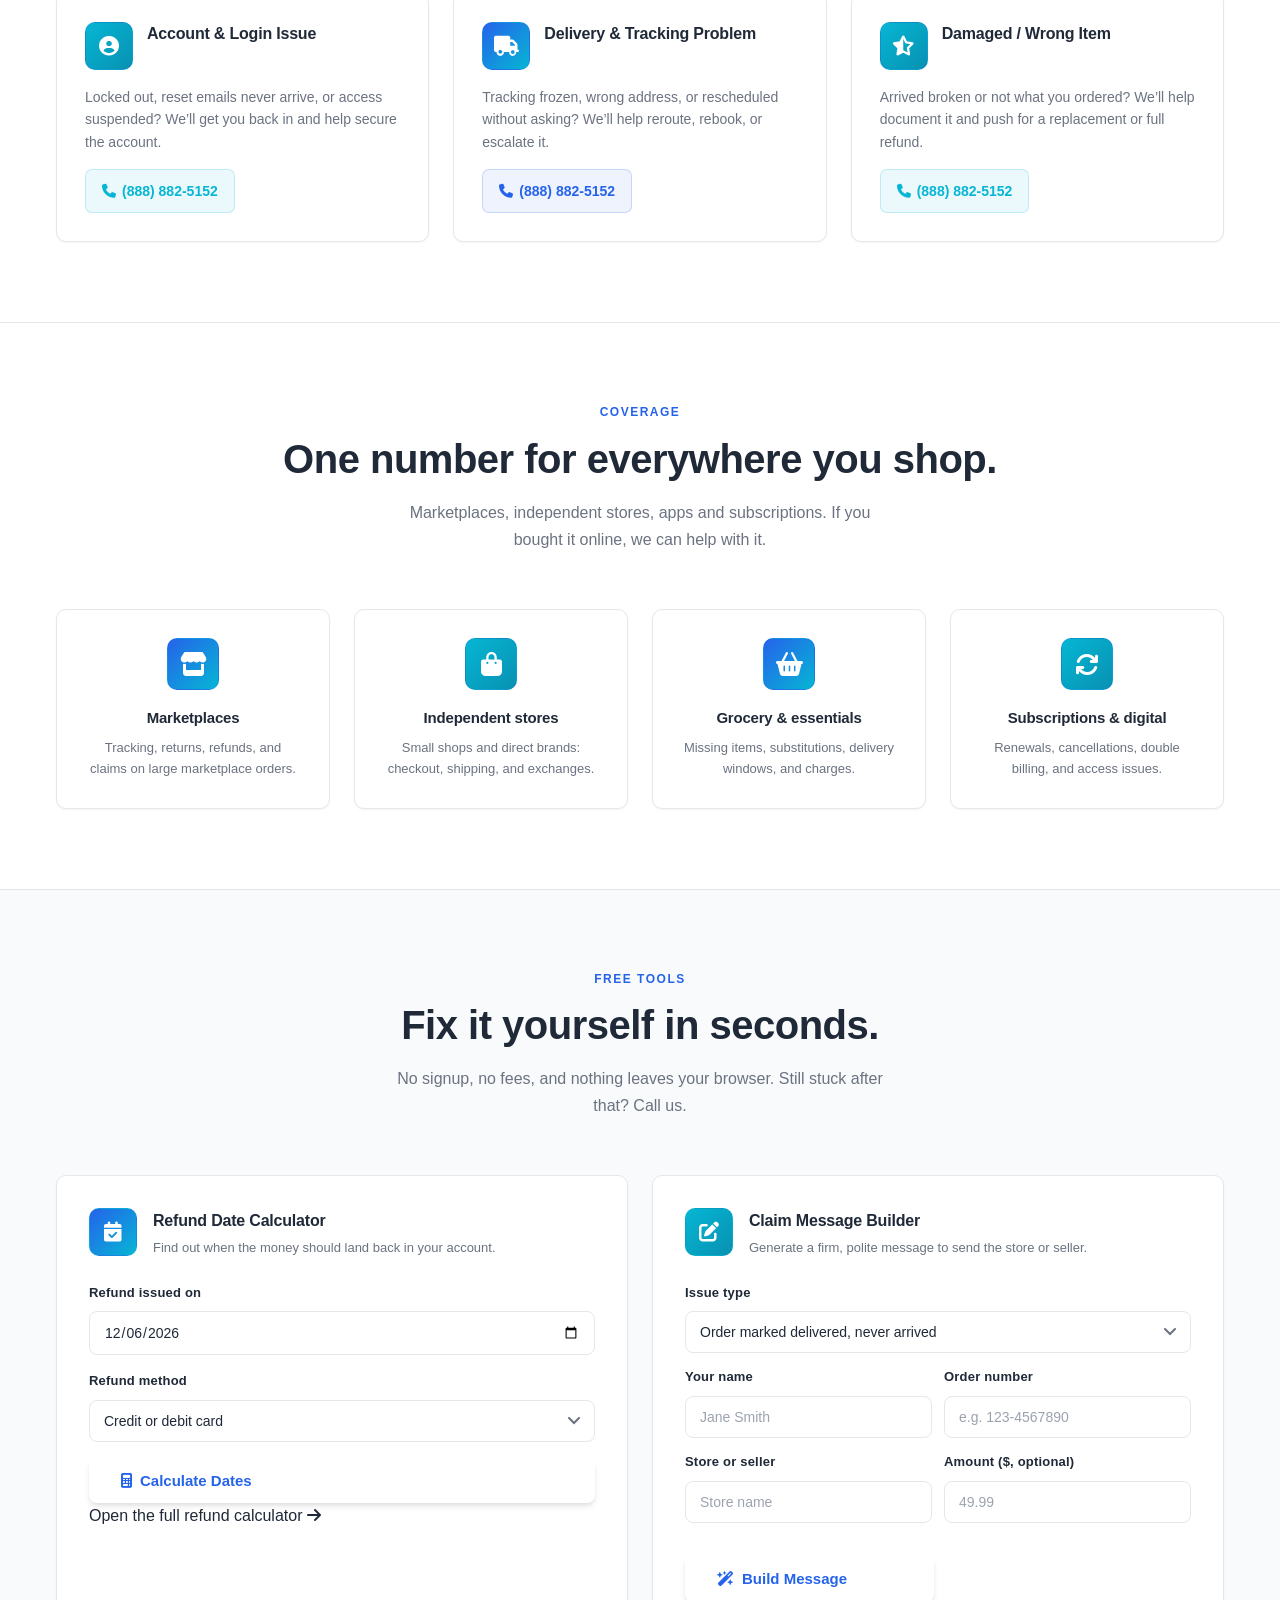
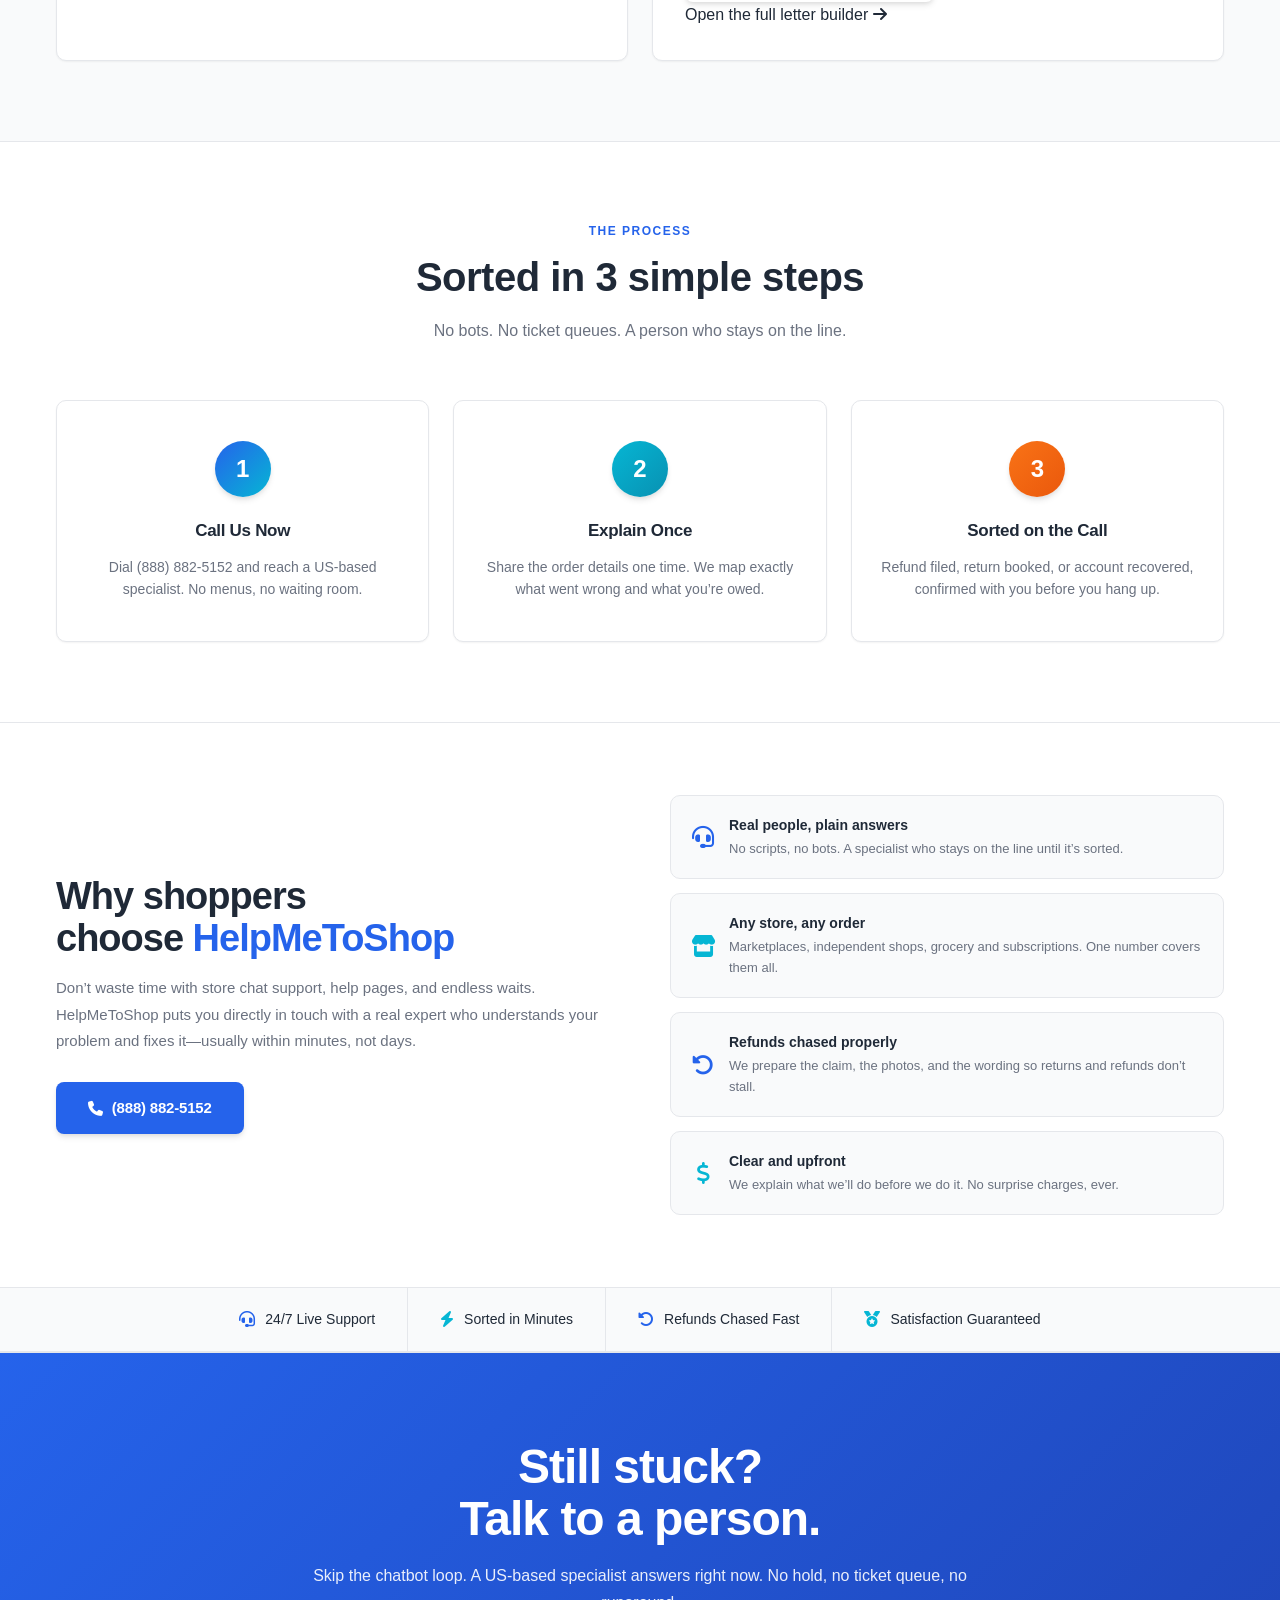
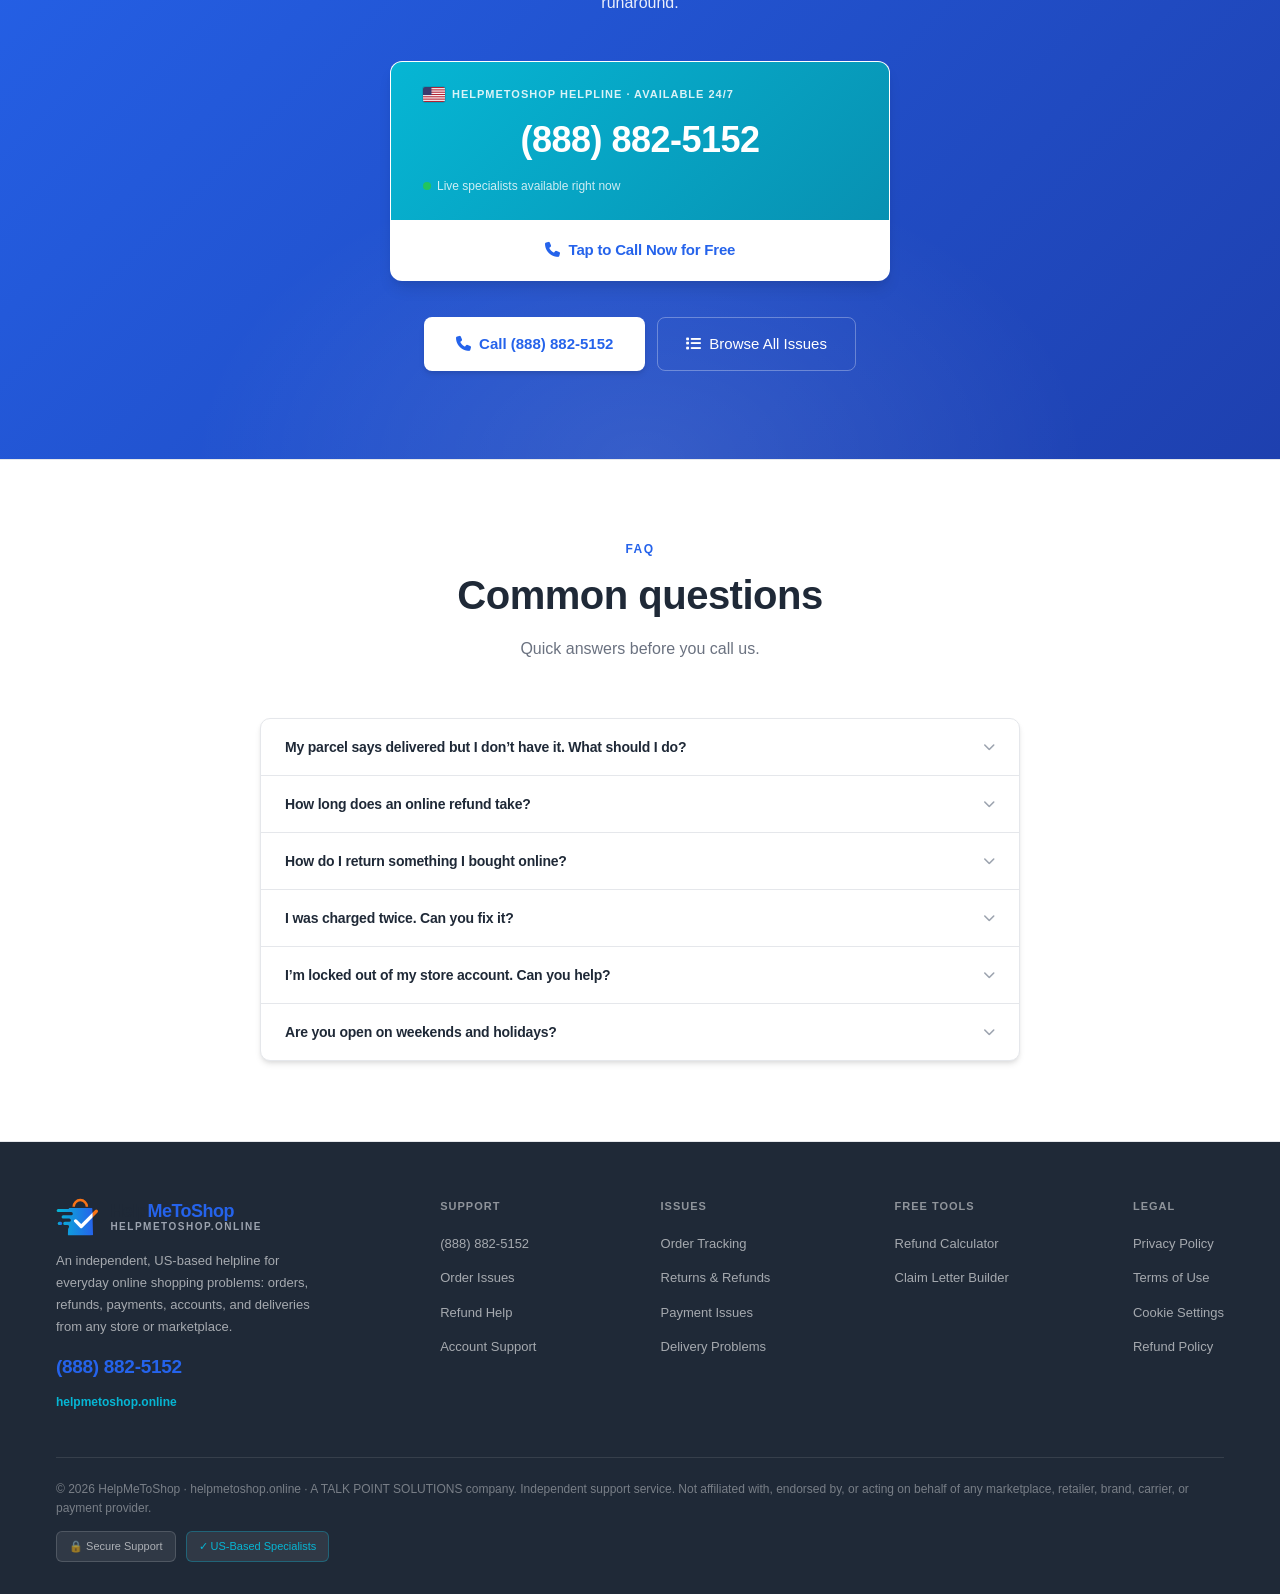
==== commit 71714534: "Rebrand to HelpMeToShop and move domain to helpmetoshop.online Co-Authored-By: Claude Opus 5.5 <nore" ====
--- a/index.html
+++ b/index.html
@@ -3,24 +3,24 @@
 <head>
   <meta charset="UTF-8" />
   <meta name="viewport" content="width=device-width, initial-scale=1.0, viewport-fit=cover" />
-  <title>HelpMeShop | Shopping Support 24/7. Get Help Now</title>
-  <meta name="description" content="Order issues, refunds stuck, account locked? Get help from HelpMeShop at (888) 882-5152. US-based shopping experts, available 24/7 for any online store." />
-  <link rel="canonical" href="https://helpmeshop.online/" />
+  <title>HelpMeToShop | Shopping Support 24/7. Get Help Now</title>
+  <meta name="description" content="Order issues, refunds stuck, account locked? Get help from HelpMeToShop at (888) 882-5152. US-based shopping experts, available 24/7 for any online store." />
+  <link rel="canonical" href="https://helpmetoshop.online/" />
   <meta name="robots" content="index, follow, max-image-preview:large, max-snippet:-1" />
   <meta property="og:type" content="website" />
-  <meta property="og:site_name" content="HelpMeShop" />
+  <meta property="og:site_name" content="HelpMeToShop" />
   <meta property="og:locale" content="en_US" />
-  <meta property="og:title" content="HelpMeShop | Shopping Support 24/7" />
+  <meta property="og:title" content="HelpMeToShop | Shopping Support 24/7" />
   <meta property="og:description" content="Shopping problem? Get expert help with orders, refunds, payments, and accounts from any marketplace. Call (888) 882-5152." />
-  <meta property="og:url" content="https://helpmeshop.online/" />
-  <meta property="og:image" content="https://helpmeshop.online/assets/images/og-image.png" />
+  <meta property="og:url" content="https://helpmetoshop.online/" />
+  <meta property="og:image" content="https://helpmetoshop.online/assets/images/og-image.png" />
   <meta property="og:image:width" content="1200" />
   <meta property="og:image:height" content="630" />
-  <meta property="og:image:alt" content="HelpMeShop logo with phone number (888) 882-5152" />
+  <meta property="og:image:alt" content="HelpMeToShop logo with phone number (888) 882-5152" />
   <meta name="twitter:card" content="summary_large_image" />
-  <meta name="twitter:title" content="HelpMeShop | Shopping Support 24/7" />
+  <meta name="twitter:title" content="HelpMeToShop | Shopping Support 24/7" />
   <meta name="twitter:description" content="Shopping problem? Get expert help with orders, refunds, payments, and accounts from any marketplace. Call (888) 882-5152." />
-  <meta name="twitter:image" content="https://helpmeshop.online/assets/images/og-image.png" />
+  <meta name="twitter:image" content="https://helpmetoshop.online/assets/images/og-image.png" />
   <meta name="theme-color" content="#2563EB" />
   <link rel="icon" type="image/svg+xml" href="assets/images/logo.svg" />
   <link rel="icon" type="image/png" sizes="32x32" href="assets/images/favicon-32.png" />
@@ -34,21 +34,21 @@
   <link rel="stylesheet" href="assets/css/style.css?v=9" />
 
   <script type="application/ld+json">
-  {"@context":"https://schema.org","@type":"Organization","name":"HelpMeShop","url":"https://helpmeshop.online/","logo":"https://helpmeshop.online/assets/images/icon-512.png","contactPoint":{"@type":"ContactPoint","telephone":"+1-888-882-5152","contactType":"customer support","areaServed":"US","availableLanguage":"en"}}
+  {"@context":"https://schema.org","@type":"Organization","name":"HelpMeToShop","url":"https://helpmetoshop.online/","logo":"https://helpmetoshop.online/assets/images/icon-512.png","contactPoint":{"@type":"ContactPoint","telephone":"+1-888-882-5152","contactType":"customer support","areaServed":"US","availableLanguage":"en"}}
   </script>
 
   <script type="application/ld+json">
-  {"@context":"https://schema.org","@type":"WebSite","name":"HelpMeShop","url":"https://helpmeshop.online/","publisher":{"@type":"Organization","name":"HelpMeShop"}}
+  {"@context":"https://schema.org","@type":"WebSite","name":"HelpMeToShop","url":"https://helpmetoshop.online/","publisher":{"@type":"Organization","name":"HelpMeToShop"}}
   </script>
 
   <script type="application/ld+json">
   {"@context":"https://schema.org","@type":"FAQPage","mainEntity":[
-    {"@type":"Question","name":"My parcel says delivered but I don't have it. What should I do?","acceptedAnswer":{"@type":"Answer","text":"Check around your property and with neighbors first, then call HelpMeShop at (888) 882-5152. We will help file the non-delivery claim, follow up with the carrier, and arrange a refund or replacement."}},
+    {"@type":"Question","name":"My parcel says delivered but I don't have it. What should I do?","acceptedAnswer":{"@type":"Answer","text":"Check around your property and with neighbors first, then call HelpMeToShop at (888) 882-5152. We will help file the non-delivery claim, follow up with the carrier, and arrange a refund or replacement."}},
     {"@type":"Question","name":"How long does an online refund take?","acceptedAnswer":{"@type":"Answer","text":"Most refunds land within 5 to 14 business days depending on the payment method. Call us and we'll check the status with you and escalate it if it's stalled."}},
     {"@type":"Question","name":"How do I return something I bought online?","acceptedAnswer":{"@type":"Answer","text":"Most stores accept returns within their stated window. We walk you through the return request, label, drop-off, and refund tracking step by step."}},
     {"@type":"Question","name":"I was charged twice. Can you fix it?","acceptedAnswer":{"@type":"Answer","text":"Yes. We will go through the charges line by line with you and help dispute duplicate or incorrect amounts with the store or payment provider."}},
     {"@type":"Question","name":"I'm locked out of my store account. Can you help?","acceptedAnswer":{"@type":"Answer","text":"Yes. We will guide you through recovery, password resets, and securing the account, including what to do if access was suspended."}},
-    {"@type":"Question","name":"Are you open on weekends and holidays?","acceptedAnswer":{"@type":"Answer","text":"Yes. HelpMeShop answers 24 hours a day, 7 days a week, including weekends and US holidays."}}
+    {"@type":"Question","name":"Are you open on weekends and holidays?","acceptedAnswer":{"@type":"Answer","text":"Yes. HelpMeToShop answers 24 hours a day, 7 days a week, including weekends and US holidays."}}
   ]}
   </script>
 
@@ -74,8 +74,8 @@
   <!-- NAV -->
   <nav>
     <div class="nav-brand">
-      <img class="brand-mark" src="assets/images/logo.svg" alt="HelpMeShop logo" />
-      <div class="brand-logo">Help<span>MeShop</span><small>HELPMESHOP.ONLINE</small></div>
+      <img class="brand-mark" src="assets/images/logo.svg" alt="HelpMeToShop logo" />
+      <div class="brand-logo">Help<span>MeToShop</span><small>HELPMETOSHOP.ONLINE</small></div>
       <span class="us-flag" title="United States"></span>
     </div>
     <ul class="nav-links">
@@ -111,7 +111,7 @@
       <div class="hero-l">
         <div class="hero-kicker"><span class="kicker-dot"></span> <span class="us-flag"></span> Expert help for any online shopping problem · Available 24/7</div>
         <h1>Shopping problem?<br /><span>We’ll help.</span></h1>
-        <p>HelpMeShop connects you with real US-based shopping experts who solve problems fast: missing orders, stuck refunds, payment issues, account access, and delivery troubles from any marketplace or store. No bots. No waiting. Just solutions.</p>
+        <p>HelpMeToShop connects you with real US-based shopping experts who solve problems fast: missing orders, stuck refunds, payment issues, account access, and delivery troubles from any marketplace or store. No bots. No waiting. Just solutions.</p>
         <div class="hero-trust">
           <div class="ht-item"><i class="fa-solid fa-circle-check"></i> No hold music. A real specialist picks up</div>
           <div class="ht-item"><i class="fa-solid fa-circle-check"></i> Missing parcels, refunds, returns &amp; disputes handled</div>
@@ -128,7 +128,7 @@
 
       <div class="call-card">
         <div class="cc-head">
-          <div class="cc-badge"><span class="us-flag"></span> HelpMeShop Helpline · 24/7</div>
+          <div class="cc-badge"><span class="us-flag"></span> HelpMeToShop Helpline · 24/7</div>
           <div class="cc-num">(888) 882-5152</div>
           <div class="cc-status"><span class="sdot"></span> Live specialists available right now · 24/7</div>
         </div>
@@ -325,8 +325,8 @@
   <div class="us-sec">
     <div class="us-inner">
       <div class="us-l">
-        <h2>Why shoppers<br />choose <span>HelpMeShop</span></h2>
-        <p>Don’t waste time with store chat support, help pages, and endless waits. HelpMeShop puts you directly in touch with a real expert who understands your problem and fixes it—usually within minutes, not days.</p>
+        <h2>Why shoppers<br />choose <span>HelpMeToShop</span></h2>
+        <p>Don’t waste time with store chat support, help pages, and endless waits. HelpMeToShop puts you directly in touch with a real expert who understands your problem and fixes it—usually within minutes, not days.</p>
         <a href="tel:+18888825152" class="us-btn"><i class="fa-solid fa-phone"></i> (888) 882-5152</a>
       </div>
       <div class="us-r">
@@ -355,7 +355,7 @@
       <p>Skip the chatbot loop. A US-based specialist answers right now. No hold, no ticket queue, no runaround.</p>
       <a href="tel:+18888825152" class="cta-card">
         <div class="cta-head">
-          <p><span class="us-flag"></span> HelpMeShop Helpline · Available 24/7</p>
+          <p><span class="us-flag"></span> HelpMeToShop Helpline · Available 24/7</p>
           <div class="cta-num">(888) 882-5152</div>
           <div class="cta-sub"><span class="kicker-dot"></span> Live specialists available right now</div>
         </div>
@@ -390,10 +390,10 @@
     <div class="ft">
       <div class="ft-top">
         <div class="ft-logo">
-          <div class="brand-lockup"><img class="brand-mark ft-mark" src="assets/images/logo.svg" alt="HelpMeShop logo" /><div class="brand-logo">Help<span>MeShop</span><small>HELPMESHOP.ONLINE</small></div></div>
+          <div class="brand-lockup"><img class="brand-mark ft-mark" src="assets/images/logo.svg" alt="HelpMeToShop logo" /><div class="brand-logo">Help<span>MeToShop</span><small>HELPMETOSHOP.ONLINE</small></div></div>
           <p>An independent, US-based helpline for everyday online shopping problems: orders, refunds, payments, accounts, and deliveries from any store or marketplace.</p>
           <a href="tel:+18888825152" class="ft-phone">(888) 882-5152</a>
-          <span class="ft-domain">helpmeshop.online</span>
+          <span class="ft-domain">helpmetoshop.online</span>
         </div>
         <div class="ft-col"><h5>Support</h5><ul><li><a href="tel:+18888825152">(888) 882-5152</a></li><li><a href="#issues">Order Issues</a></li><li><a href="#issues">Refund Help</a></li><li><a href="#issues">Account Support</a></li></ul></div>
         <div class="ft-col"><h5>Issues</h5><ul><li><a href="#issues">Order Tracking</a></li><li><a href="#issues">Returns &amp; Refunds</a></li><li><a href="#issues">Payment Issues</a></li><li><a href="#issues">Delivery Problems</a></li></ul></div>
@@ -401,7 +401,7 @@
         <div class="ft-col"><h5>Legal</h5><ul><li><a href="privacy/">Privacy Policy</a></li><li><a href="terms/">Terms of Use</a></li><li><a href="cookies/">Cookie Settings</a></li><li><a href="refund-policy/">Refund Policy</a></li></ul></div>
       </div>
       <div class="ft-bot">
-        <p>© <span id="year">2025</span> HelpMeShop · helpmeshop.online · A TALK POINT SOLUTIONS company. Independent support service. Not affiliated with, endorsed by, or acting on behalf of any marketplace, retailer, brand, carrier, or payment provider.</p>
+        <p>© <span id="year">2025</span> HelpMeToShop · helpmetoshop.online · A TALK POINT SOLUTIONS company. Independent support service. Not affiliated with, endorsed by, or acting on behalf of any marketplace, retailer, brand, carrier, or payment provider.</p>
         <div class="ft-badges"><span class="ft-badge">🔒 Secure Support</span><span class="ft-badge accent">✓ US-Based Specialists</span></div>
       </div>
     </div>
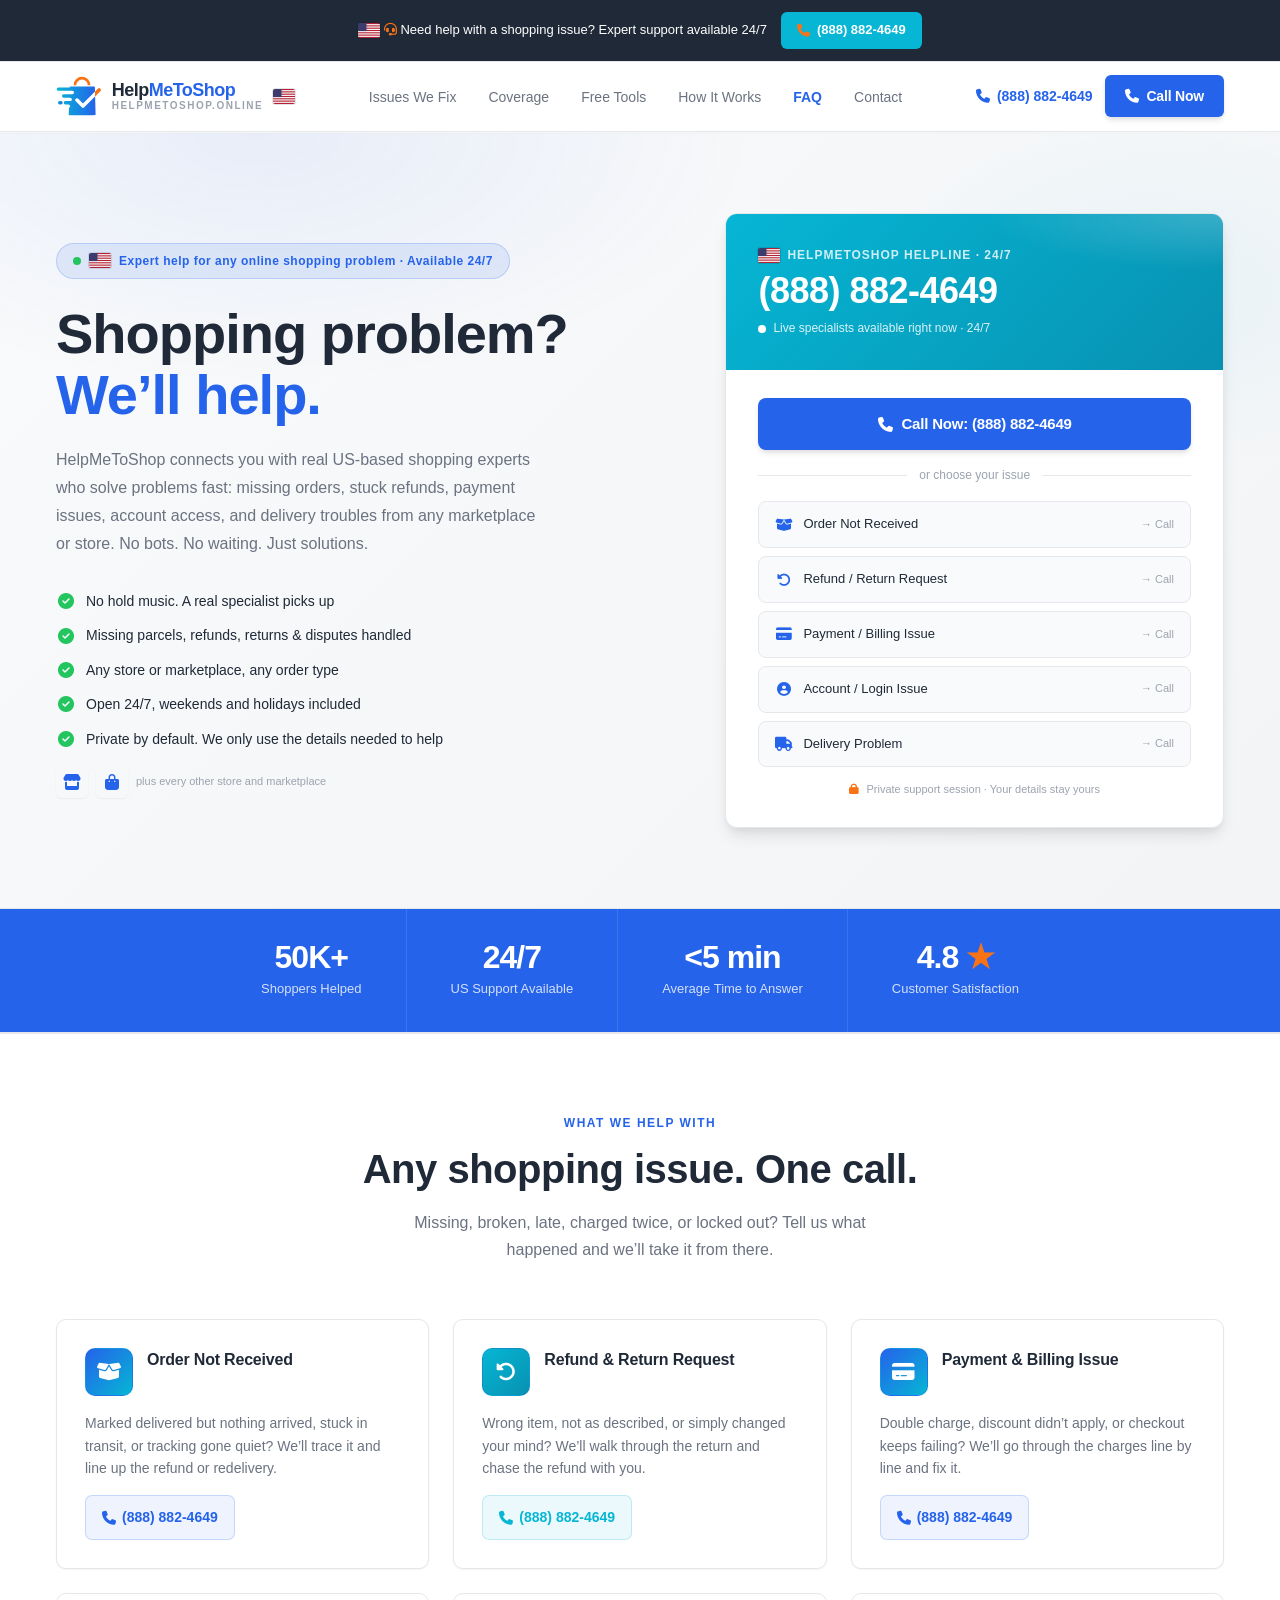
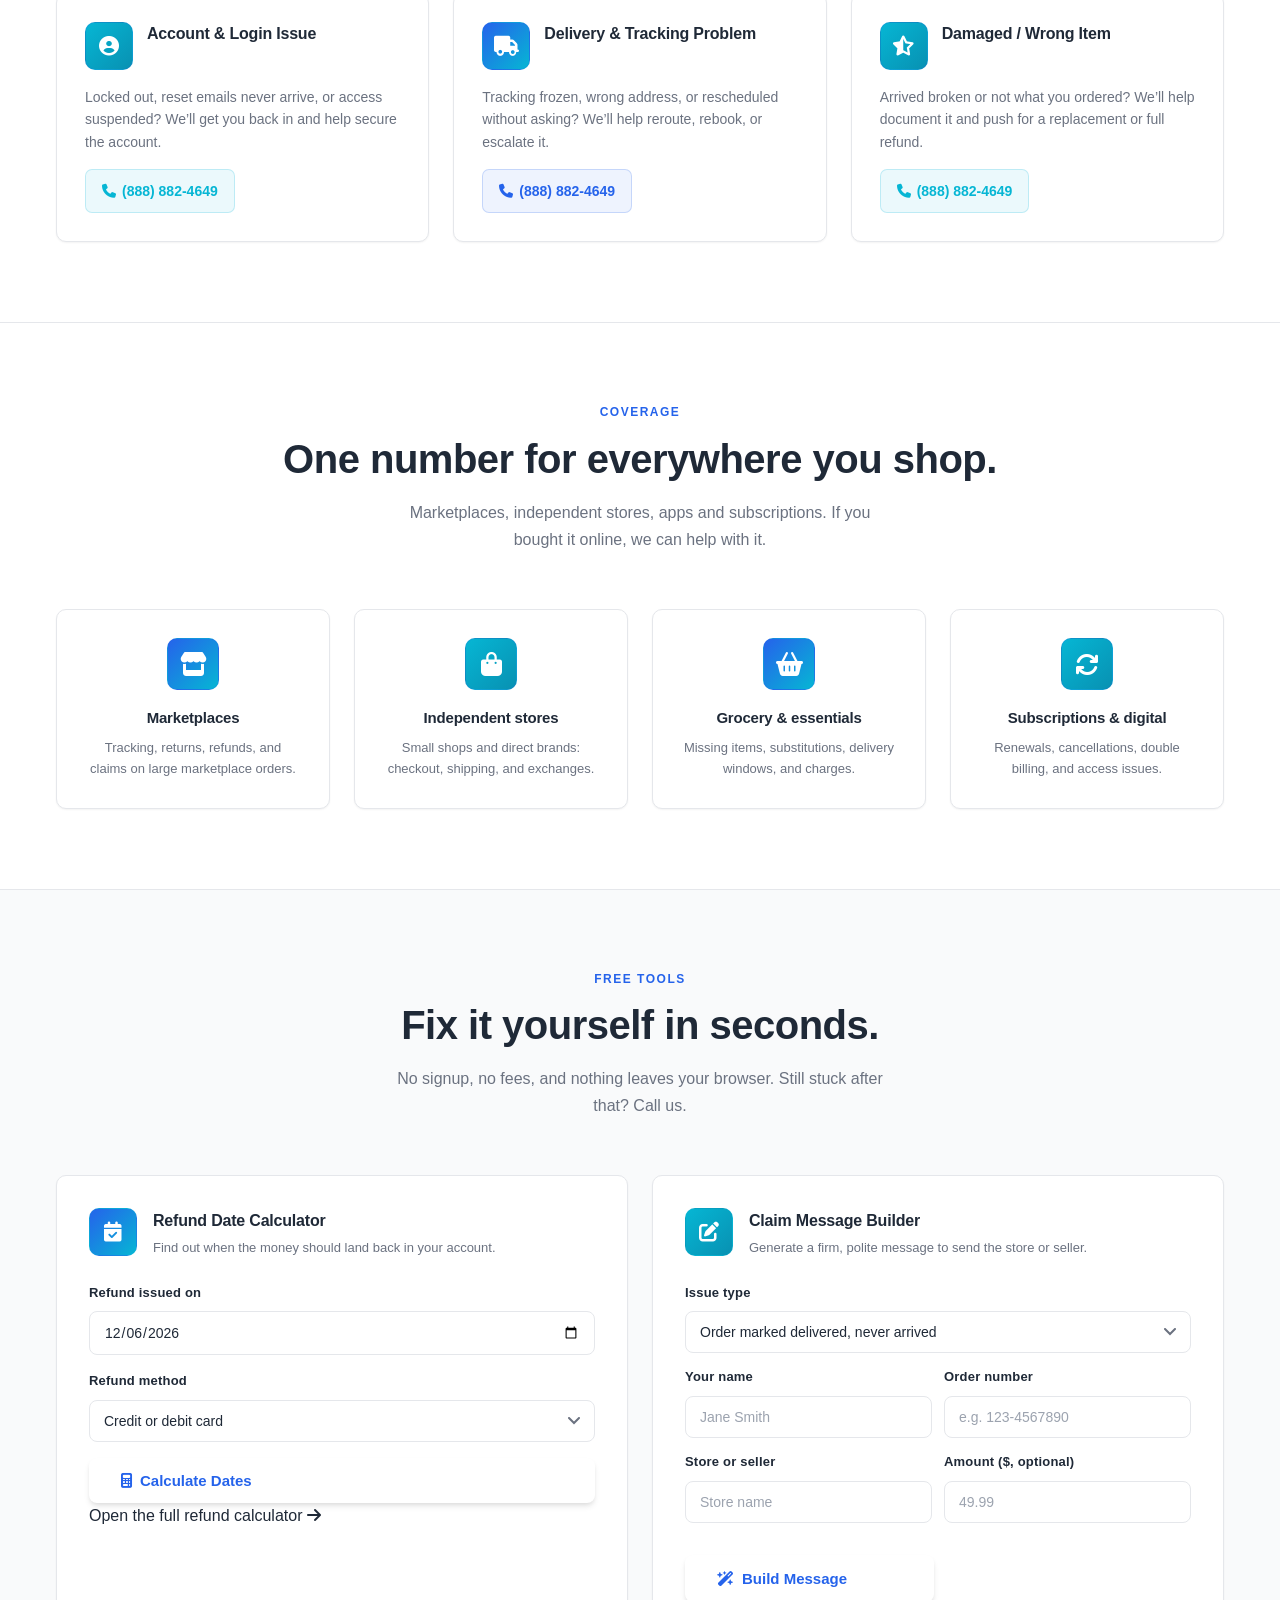
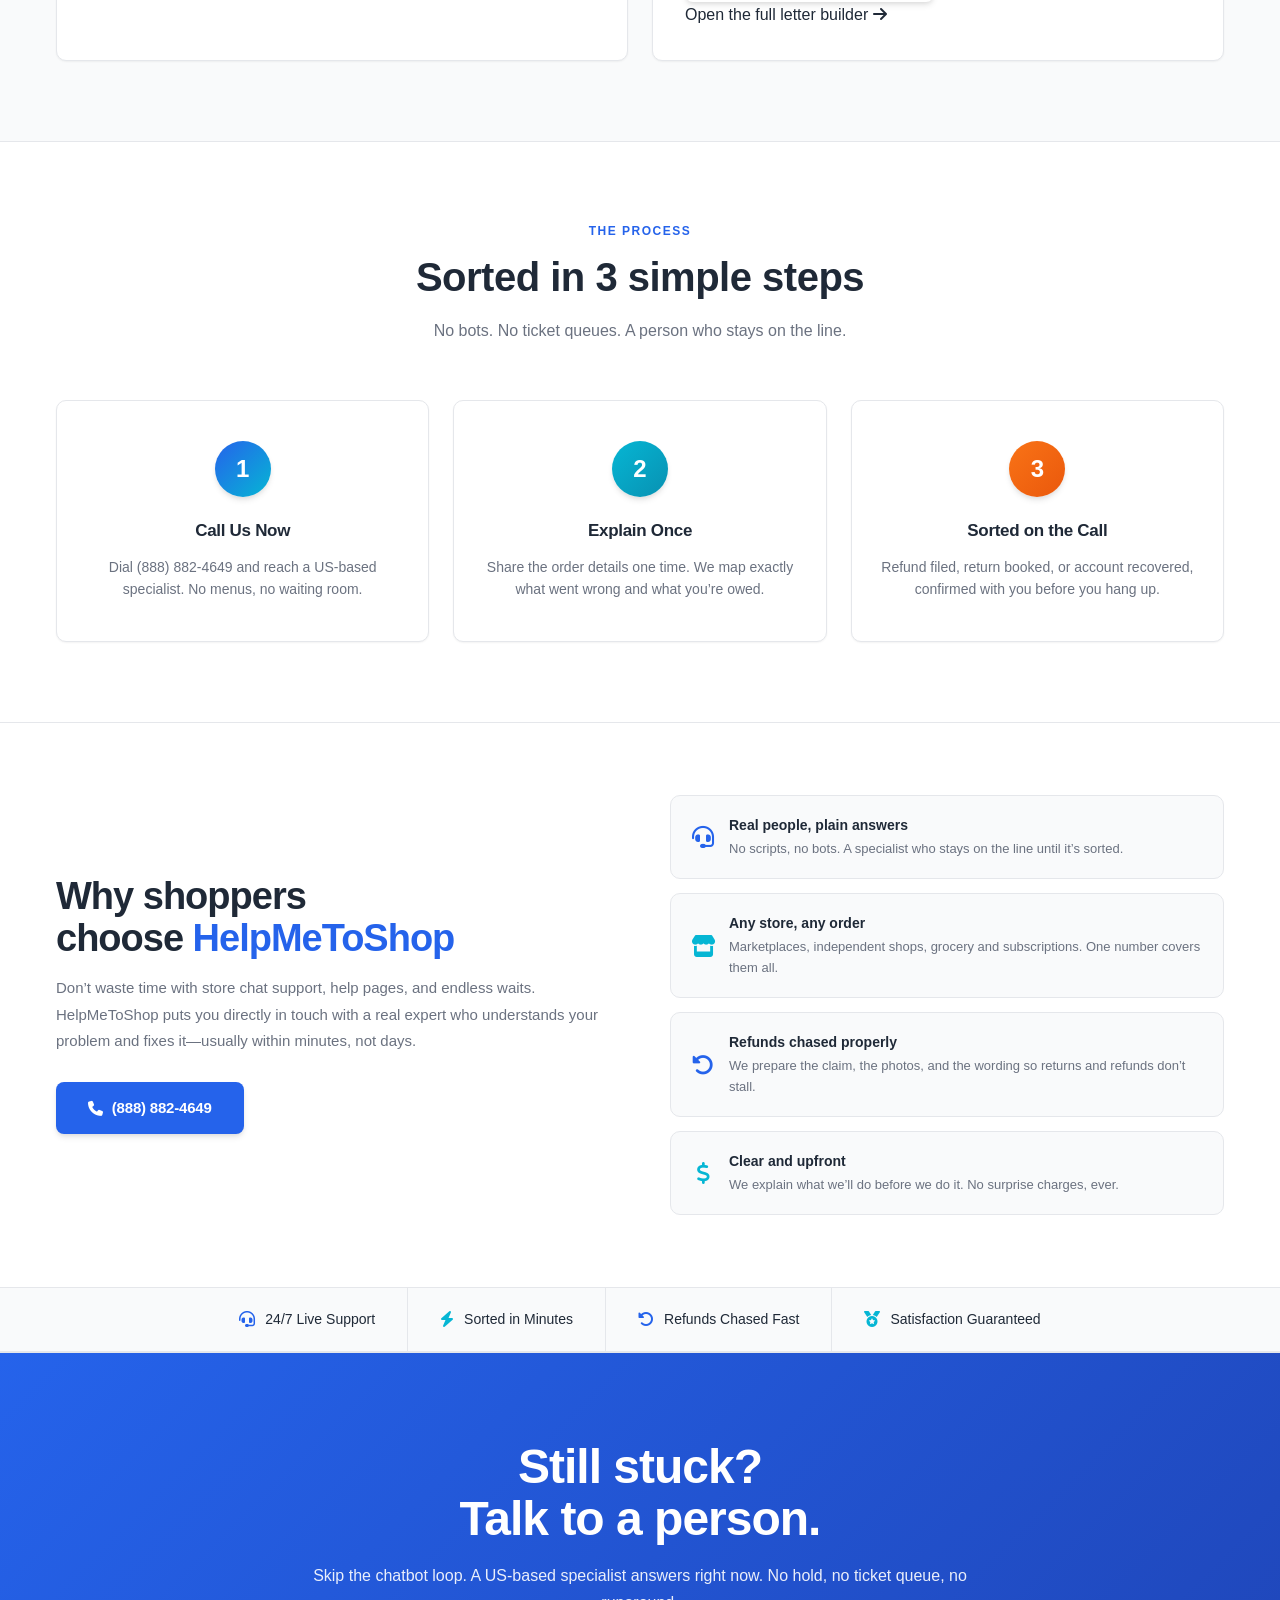
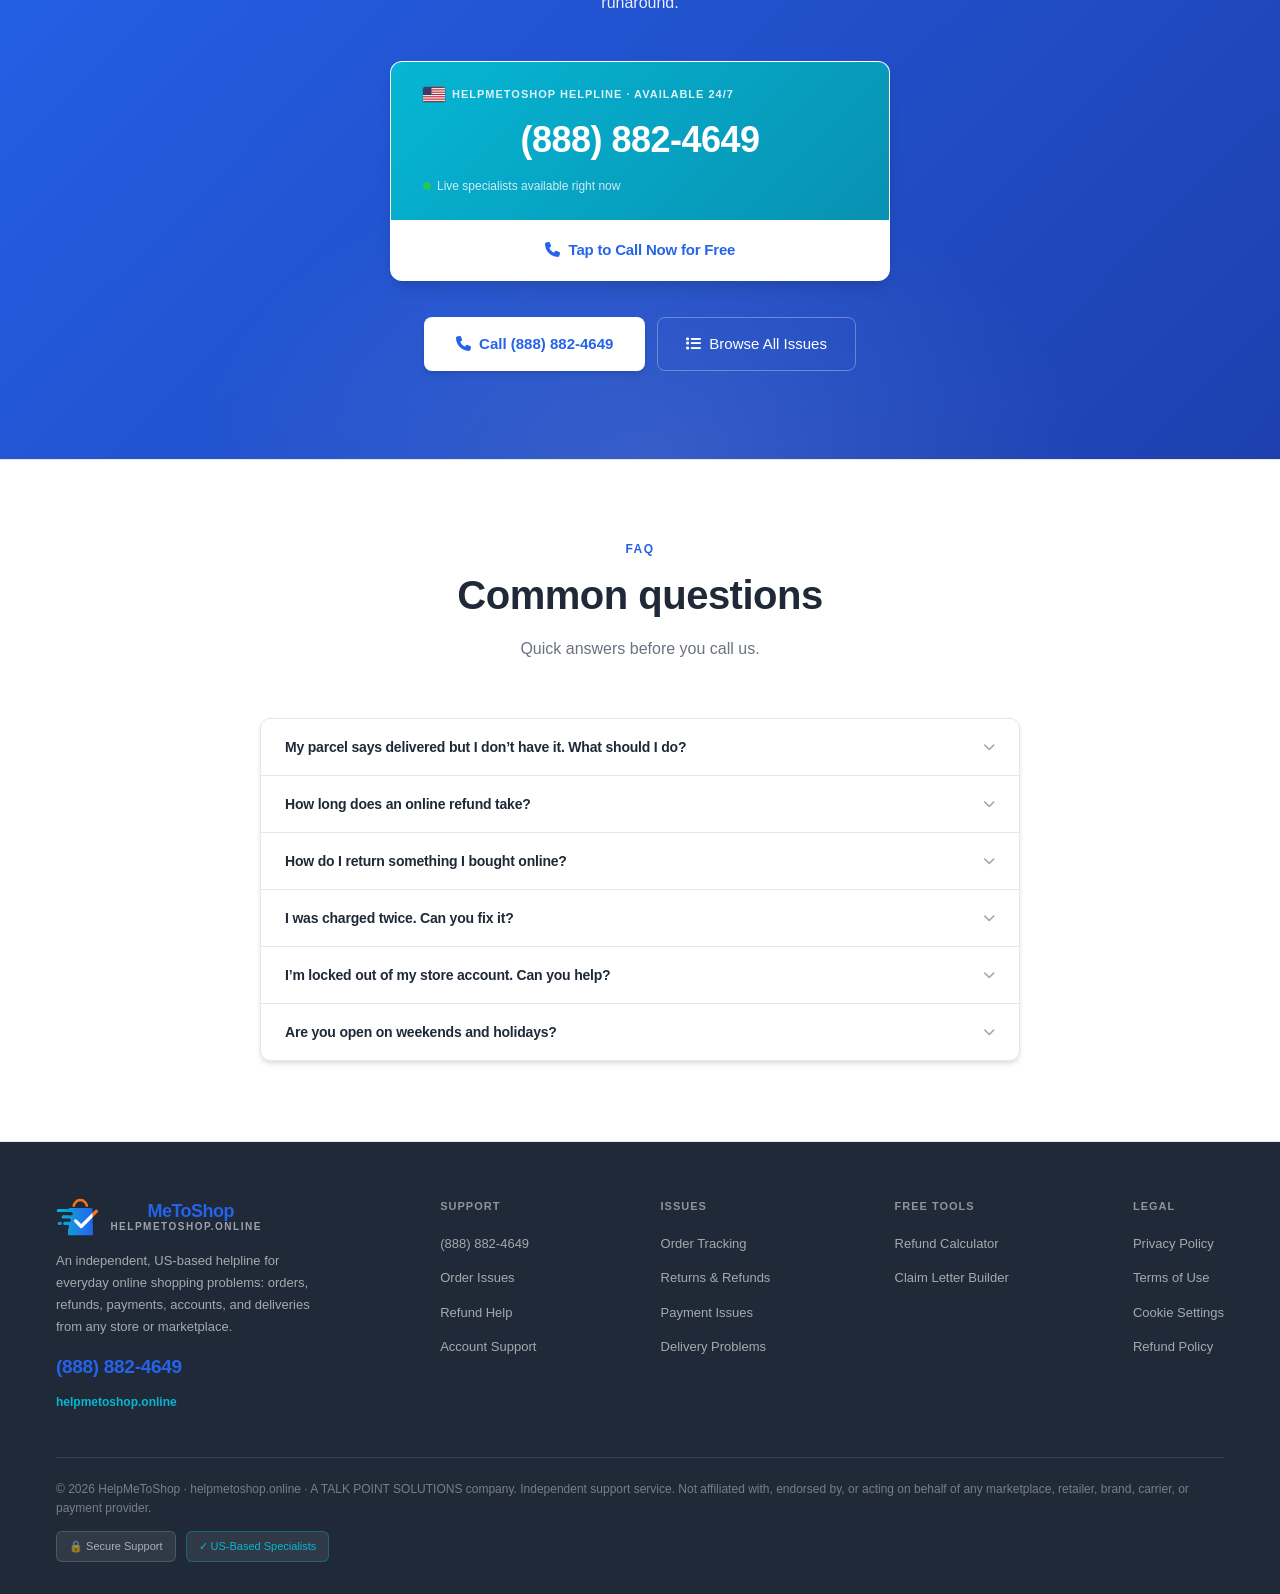
==== commit 0e9c949c: "Change phone number to (888) 882-4649 site-wide Co-Authored-By: Claude Opus 5.5 <noreply@anthropic.c" ====
--- a/index.html
+++ b/index.html
@@ -4,22 +4,22 @@
   <meta charset="UTF-8" />
   <meta name="viewport" content="width=device-width, initial-scale=1.0, viewport-fit=cover" />
   <title>HelpMeToShop | Shopping Support 24/7. Get Help Now</title>
-  <meta name="description" content="Order issues, refunds stuck, account locked? Get help from HelpMeToShop at (888) 882-5152. US-based shopping experts, available 24/7 for any online store." />
+  <meta name="description" content="Order issues, refunds stuck, account locked? Get help from HelpMeToShop at (888) 882-4649. US-based shopping experts, available 24/7 for any online store." />
   <link rel="canonical" href="https://helpmetoshop.online/" />
   <meta name="robots" content="index, follow, max-image-preview:large, max-snippet:-1" />
   <meta property="og:type" content="website" />
   <meta property="og:site_name" content="HelpMeToShop" />
   <meta property="og:locale" content="en_US" />
   <meta property="og:title" content="HelpMeToShop | Shopping Support 24/7" />
-  <meta property="og:description" content="Shopping problem? Get expert help with orders, refunds, payments, and accounts from any marketplace. Call (888) 882-5152." />
+  <meta property="og:description" content="Shopping problem? Get expert help with orders, refunds, payments, and accounts from any marketplace. Call (888) 882-4649." />
   <meta property="og:url" content="https://helpmetoshop.online/" />
   <meta property="og:image" content="https://helpmetoshop.online/assets/images/og-image.png" />
   <meta property="og:image:width" content="1200" />
   <meta property="og:image:height" content="630" />
-  <meta property="og:image:alt" content="HelpMeToShop logo with phone number (888) 882-5152" />
+  <meta property="og:image:alt" content="HelpMeToShop logo with phone number (888) 882-4649" />
   <meta name="twitter:card" content="summary_large_image" />
   <meta name="twitter:title" content="HelpMeToShop | Shopping Support 24/7" />
-  <meta name="twitter:description" content="Shopping problem? Get expert help with orders, refunds, payments, and accounts from any marketplace. Call (888) 882-5152." />
+  <meta name="twitter:description" content="Shopping problem? Get expert help with orders, refunds, payments, and accounts from any marketplace. Call (888) 882-4649." />
   <meta name="twitter:image" content="https://helpmetoshop.online/assets/images/og-image.png" />
   <meta name="theme-color" content="#2563EB" />
   <link rel="icon" type="image/svg+xml" href="assets/images/logo.svg" />
@@ -34,7 +34,7 @@
   <link rel="stylesheet" href="assets/css/style.css?v=9" />
 
   <script type="application/ld+json">
-  {"@context":"https://schema.org","@type":"Organization","name":"HelpMeToShop","url":"https://helpmetoshop.online/","logo":"https://helpmetoshop.online/assets/images/icon-512.png","contactPoint":{"@type":"ContactPoint","telephone":"+1-888-882-5152","contactType":"customer support","areaServed":"US","availableLanguage":"en"}}
+  {"@context":"https://schema.org","@type":"Organization","name":"HelpMeToShop","url":"https://helpmetoshop.online/","logo":"https://helpmetoshop.online/assets/images/icon-512.png","contactPoint":{"@type":"ContactPoint","telephone":"+1-888-882-4649","contactType":"customer support","areaServed":"US","availableLanguage":"en"}}
   </script>
 
   <script type="application/ld+json">
@@ -43,7 +43,7 @@
 
   <script type="application/ld+json">
   {"@context":"https://schema.org","@type":"FAQPage","mainEntity":[
-    {"@type":"Question","name":"My parcel says delivered but I don't have it. What should I do?","acceptedAnswer":{"@type":"Answer","text":"Check around your property and with neighbors first, then call HelpMeToShop at (888) 882-5152. We will help file the non-delivery claim, follow up with the carrier, and arrange a refund or replacement."}},
+    {"@type":"Question","name":"My parcel says delivered but I don't have it. What should I do?","acceptedAnswer":{"@type":"Answer","text":"Check around your property and with neighbors first, then call HelpMeToShop at (888) 882-4649. We will help file the non-delivery claim, follow up with the carrier, and arrange a refund or replacement."}},
     {"@type":"Question","name":"How long does an online refund take?","acceptedAnswer":{"@type":"Answer","text":"Most refunds land within 5 to 14 business days depending on the payment method. Call us and we'll check the status with you and escalate it if it's stalled."}},
     {"@type":"Question","name":"How do I return something I bought online?","acceptedAnswer":{"@type":"Answer","text":"Most stores accept returns within their stated window. We walk you through the return request, label, drop-off, and refund tracking step by step."}},
     {"@type":"Question","name":"I was charged twice. Can you fix it?","acceptedAnswer":{"@type":"Answer","text":"Yes. We will go through the charges line by line with you and help dispute duplicate or incorrect amounts with the store or payment provider."}},
@@ -68,7 +68,7 @@
   <!-- ANNOUNCEMENT BAR -->
   <div class="ann">
     <span><span class="us-flag"></span> <i class="fa-solid fa-headset"></i> Need help with a shopping issue? Expert support available 24/7</span>
-    <a href="tel:+18888825152" class="ann-btn"><i class="fa-solid fa-phone"></i> (888) 882-5152</a>
+    <a href="tel:+18888824649" class="ann-btn"><i class="fa-solid fa-phone"></i> (888) 882-4649</a>
   </div>
 
   <!-- NAV -->
@@ -87,8 +87,8 @@
       <li><a href="#cta" class="cur">Contact</a></li>
     </ul>
     <div class="nav-r">
-      <div class="nav-num"><i class="fa-solid fa-phone"></i> (888) 882-5152</div>
-      <a href="tel:+18888825152" class="nav-call"><i class="fa-solid fa-phone"></i> Call Now</a>
+      <div class="nav-num"><i class="fa-solid fa-phone"></i> (888) 882-4649</div>
+      <a href="tel:+18888824649" class="nav-call"><i class="fa-solid fa-phone"></i> Call Now</a>
     </div>
     <button class="hbg" id="hbgBtn" type="button" aria-label="Menu">
       <span></span><span></span><span></span>
@@ -100,7 +100,7 @@
     <a href="#tools">Free Tools</a>
     <a href="#how">How It Works</a>
     <a href="#faq">FAQ</a>
-    <a href="tel:+18888825152" class="mob-call"><i class="fa-solid fa-phone"></i> (888) 882-5152</a>
+    <a href="tel:+18888824649" class="mob-call"><i class="fa-solid fa-phone"></i> (888) 882-4649</a>
   </div>
 
   <!-- HERO -->
@@ -129,18 +129,18 @@
       <div class="call-card">
         <div class="cc-head">
           <div class="cc-badge"><span class="us-flag"></span> HelpMeToShop Helpline · 24/7</div>
-          <div class="cc-num">(888) 882-5152</div>
+          <div class="cc-num">(888) 882-4649</div>
           <div class="cc-status"><span class="sdot"></span> Live specialists available right now · 24/7</div>
         </div>
         <div class="cc-body">
-          <a href="tel:+18888825152" class="cc-cta"><i class="fa-solid fa-phone"></i> Call Now: (888) 882-5152</a>
+          <a href="tel:+18888824649" class="cc-cta"><i class="fa-solid fa-phone"></i> Call Now: (888) 882-4649</a>
           <div class="cc-divider">or choose your issue</div>
           <div class="cc-chips">
-            <a href="tel:+18888825152" class="cc-chip"><i class="fa-solid fa-box-open"></i> Order Not Received <span>→ Call</span></a>
-            <a href="tel:+18888825152" class="cc-chip"><i class="fa-solid fa-rotate-left"></i> Refund / Return Request <span>→ Call</span></a>
-            <a href="tel:+18888825152" class="cc-chip"><i class="fa-solid fa-credit-card"></i> Payment / Billing Issue <span>→ Call</span></a>
-            <a href="tel:+18888825152" class="cc-chip"><i class="fa-solid fa-circle-user"></i> Account / Login Issue <span>→ Call</span></a>
-            <a href="tel:+18888825152" class="cc-chip"><i class="fa-solid fa-truck"></i> Delivery Problem <span>→ Call</span></a>
+            <a href="tel:+18888824649" class="cc-chip"><i class="fa-solid fa-box-open"></i> Order Not Received <span>→ Call</span></a>
+            <a href="tel:+18888824649" class="cc-chip"><i class="fa-solid fa-rotate-left"></i> Refund / Return Request <span>→ Call</span></a>
+            <a href="tel:+18888824649" class="cc-chip"><i class="fa-solid fa-credit-card"></i> Payment / Billing Issue <span>→ Call</span></a>
+            <a href="tel:+18888824649" class="cc-chip"><i class="fa-solid fa-circle-user"></i> Account / Login Issue <span>→ Call</span></a>
+            <a href="tel:+18888824649" class="cc-chip"><i class="fa-solid fa-truck"></i> Delivery Problem <span>→ Call</span></a>
           </div>
           <div class="cc-note"><i class="fa-solid fa-lock"></i> Private support session · Your details stay yours</div>
         </div>
@@ -167,32 +167,32 @@
         <div class="iss-card">
           <div class="iss-top"><div class="iss-ico"><i class="fa-solid fa-box-open"></i></div><h4>Order Not Received</h4></div>
           <p>Marked delivered but nothing arrived, stuck in transit, or tracking gone quiet? We’ll trace it and line up the refund or redelivery.</p>
-          <a href="tel:+18888825152" class="iss-cta"><i class="fa-solid fa-phone"></i> (888) 882-5152</a>
+          <a href="tel:+18888824649" class="iss-cta"><i class="fa-solid fa-phone"></i> (888) 882-4649</a>
         </div>
         <div class="iss-card">
           <div class="iss-top"><div class="iss-ico"><i class="fa-solid fa-rotate-left"></i></div><h4>Refund &amp; Return Request</h4></div>
           <p>Wrong item, not as described, or simply changed your mind? We’ll walk through the return and chase the refund with you.</p>
-          <a href="tel:+18888825152" class="iss-cta"><i class="fa-solid fa-phone"></i> (888) 882-5152</a>
+          <a href="tel:+18888824649" class="iss-cta"><i class="fa-solid fa-phone"></i> (888) 882-4649</a>
         </div>
         <div class="iss-card">
           <div class="iss-top"><div class="iss-ico"><i class="fa-solid fa-credit-card"></i></div><h4>Payment &amp; Billing Issue</h4></div>
           <p>Double charge, discount didn’t apply, or checkout keeps failing? We’ll go through the charges line by line and fix it.</p>
-          <a href="tel:+18888825152" class="iss-cta"><i class="fa-solid fa-phone"></i> (888) 882-5152</a>
+          <a href="tel:+18888824649" class="iss-cta"><i class="fa-solid fa-phone"></i> (888) 882-4649</a>
         </div>
         <div class="iss-card">
           <div class="iss-top"><div class="iss-ico"><i class="fa-solid fa-circle-user"></i></div><h4>Account &amp; Login Issue</h4></div>
           <p>Locked out, reset emails never arrive, or access suspended? We’ll get you back in and help secure the account.</p>
-          <a href="tel:+18888825152" class="iss-cta"><i class="fa-solid fa-phone"></i> (888) 882-5152</a>
+          <a href="tel:+18888824649" class="iss-cta"><i class="fa-solid fa-phone"></i> (888) 882-4649</a>
         </div>
         <div class="iss-card">
           <div class="iss-top"><div class="iss-ico"><i class="fa-solid fa-truck"></i></div><h4>Delivery &amp; Tracking Problem</h4></div>
           <p>Tracking frozen, wrong address, or rescheduled without asking? We’ll help reroute, rebook, or escalate it.</p>
-          <a href="tel:+18888825152" class="iss-cta"><i class="fa-solid fa-phone"></i> (888) 882-5152</a>
+          <a href="tel:+18888824649" class="iss-cta"><i class="fa-solid fa-phone"></i> (888) 882-4649</a>
         </div>
         <div class="iss-card">
           <div class="iss-top"><div class="iss-ico"><i class="fa-solid fa-star-half-stroke"></i></div><h4>Damaged / Wrong Item</h4></div>
           <p>Arrived broken or not what you ordered? We’ll help document it and push for a replacement or full refund.</p>
-          <a href="tel:+18888825152" class="iss-cta"><i class="fa-solid fa-phone"></i> (888) 882-5152</a>
+          <a href="tel:+18888824649" class="iss-cta"><i class="fa-solid fa-phone"></i> (888) 882-4649</a>
         </div>
       </div>
     </div>
@@ -300,7 +300,7 @@
           <div class="hw-n">1</div>
           <div>
             <h3>Call Us Now</h3>
-            <p>Dial (888) 882-5152 and reach a US-based specialist. No menus, no waiting room.</p>
+            <p>Dial (888) 882-4649 and reach a US-based specialist. No menus, no waiting room.</p>
           </div>
         </div>
         <div class="hw-card">
@@ -327,7 +327,7 @@
       <div class="us-l">
         <h2>Why shoppers<br />choose <span>HelpMeToShop</span></h2>
         <p>Don’t waste time with store chat support, help pages, and endless waits. HelpMeToShop puts you directly in touch with a real expert who understands your problem and fixes it—usually within minutes, not days.</p>
-        <a href="tel:+18888825152" class="us-btn"><i class="fa-solid fa-phone"></i> (888) 882-5152</a>
+        <a href="tel:+18888824649" class="us-btn"><i class="fa-solid fa-phone"></i> (888) 882-4649</a>
       </div>
       <div class="us-r">
         <div class="us-item"><i class="fa-solid fa-headset"></i><div><h4>Real people, plain answers</h4><p>No scripts, no bots. A specialist who stays on the line until it’s sorted.</p></div></div>
@@ -353,16 +353,16 @@
     <div class="cta-inner">
       <h2>Still stuck?<br /><span>Talk to a person.</span></h2>
       <p>Skip the chatbot loop. A US-based specialist answers right now. No hold, no ticket queue, no runaround.</p>
-      <a href="tel:+18888825152" class="cta-card">
+      <a href="tel:+18888824649" class="cta-card">
         <div class="cta-head">
           <p><span class="us-flag"></span> HelpMeToShop Helpline · Available 24/7</p>
-          <div class="cta-num">(888) 882-5152</div>
+          <div class="cta-num">(888) 882-4649</div>
           <div class="cta-sub"><span class="kicker-dot"></span> Live specialists available right now</div>
         </div>
         <div class="cta-btn"><i class="fa-solid fa-phone"></i> Tap to Call Now for Free</div>
       </a>
       <div class="cta-actions">
-        <a href="tel:+18888825152" class="btn-or"><i class="fa-solid fa-phone"></i> Call (888) 882-5152</a>
+        <a href="tel:+18888824649" class="btn-or"><i class="fa-solid fa-phone"></i> Call (888) 882-4649</a>
         <a href="#issues" class="btn-bdr"><i class="fa-solid fa-list"></i> Browse All Issues</a>
       </div>
     </div>
@@ -375,9 +375,9 @@
       <h2 class="sec-h">Common questions</h2>
       <p class="sec-sub">Quick answers before you call us.</p>
       <div class="faq-list">
-        <div class="fi"><button class="fq" type="button">My parcel says delivered but I don’t have it. What should I do?<i class="fa-solid fa-chevron-down"></i></button><div class="fa-a">Check around your property and with neighbors first, then call (888) 882-5152. We will help you file the non-delivery claim, follow up with the carrier, and arrange a refund or replacement.</div></div>
+        <div class="fi"><button class="fq" type="button">My parcel says delivered but I don’t have it. What should I do?<i class="fa-solid fa-chevron-down"></i></button><div class="fa-a">Check around your property and with neighbors first, then call (888) 882-4649. We will help you file the non-delivery claim, follow up with the carrier, and arrange a refund or replacement.</div></div>
         <div class="fi"><button class="fq" type="button">How long does an online refund take?<i class="fa-solid fa-chevron-down"></i></button><div class="fa-a">Most refunds land within 5 to 14 business days depending on the payment method. Call us and we’ll check the status with you and escalate it if it’s stalled.</div></div>
-        <div class="fi"><button class="fq" type="button">How do I return something I bought online?<i class="fa-solid fa-chevron-down"></i></button><div class="fa-a">Most stores accept returns within their stated window. Call (888) 882-5152 and we’ll walk you through the return request, label, drop-off, and refund tracking step by step.</div></div>
+        <div class="fi"><button class="fq" type="button">How do I return something I bought online?<i class="fa-solid fa-chevron-down"></i></button><div class="fa-a">Most stores accept returns within their stated window. Call (888) 882-4649 and we’ll walk you through the return request, label, drop-off, and refund tracking step by step.</div></div>
         <div class="fi"><button class="fq" type="button">I was charged twice. Can you fix it?<i class="fa-solid fa-chevron-down"></i></button><div class="fa-a">Yes. We will go through the charges line by line with you and help dispute duplicate or incorrect amounts with the store or payment provider.</div></div>
         <div class="fi"><button class="fq" type="button">I’m locked out of my store account. Can you help?<i class="fa-solid fa-chevron-down"></i></button><div class="fa-a">Yes. We will guide you through account recovery and password resets, help secure the account, and explain your options if access was suspended.</div></div>
         <div class="fi"><button class="fq" type="button">Are you open on weekends and holidays?<i class="fa-solid fa-chevron-down"></i></button><div class="fa-a">Yes. We answer 24 hours a day, 7 days a week, including weekends and all US federal holidays. Online shopping doesn’t stop, and neither do we.</div></div>
@@ -392,10 +392,10 @@
         <div class="ft-logo">
           <div class="brand-lockup"><img class="brand-mark ft-mark" src="assets/images/logo.svg" alt="HelpMeToShop logo" /><div class="brand-logo">Help<span>MeToShop</span><small>HELPMETOSHOP.ONLINE</small></div></div>
           <p>An independent, US-based helpline for everyday online shopping problems: orders, refunds, payments, accounts, and deliveries from any store or marketplace.</p>
-          <a href="tel:+18888825152" class="ft-phone">(888) 882-5152</a>
+          <a href="tel:+18888824649" class="ft-phone">(888) 882-4649</a>
           <span class="ft-domain">helpmetoshop.online</span>
         </div>
-        <div class="ft-col"><h5>Support</h5><ul><li><a href="tel:+18888825152">(888) 882-5152</a></li><li><a href="#issues">Order Issues</a></li><li><a href="#issues">Refund Help</a></li><li><a href="#issues">Account Support</a></li></ul></div>
+        <div class="ft-col"><h5>Support</h5><ul><li><a href="tel:+18888824649">(888) 882-4649</a></li><li><a href="#issues">Order Issues</a></li><li><a href="#issues">Refund Help</a></li><li><a href="#issues">Account Support</a></li></ul></div>
         <div class="ft-col"><h5>Issues</h5><ul><li><a href="#issues">Order Tracking</a></li><li><a href="#issues">Returns &amp; Refunds</a></li><li><a href="#issues">Payment Issues</a></li><li><a href="#issues">Delivery Problems</a></li></ul></div>
         <div class="ft-col"><h5>Free Tools</h5><ul><li><a href="refund-calculator/">Refund Calculator</a></li><li><a href="claim-letter/">Claim Letter Builder</a></li></ul></div>
         <div class="ft-col"><h5>Legal</h5><ul><li><a href="privacy/">Privacy Policy</a></li><li><a href="terms/">Terms of Use</a></li><li><a href="cookies/">Cookie Settings</a></li><li><a href="refund-policy/">Refund Policy</a></li></ul></div>
@@ -409,10 +409,10 @@
 
   <!-- MOBILE STICKY BAR -->
   <div class="mob-bar">
-    <a href="tel:+18888825152">
+    <a href="tel:+18888824649">
       <div class="mb-icon"><i class="fa-solid fa-phone"></i></div>
       <div class="mb-inner">
-        <span class="mb-num">(888) 882-5152</span>
+        <span class="mb-num">(888) 882-4649</span>
         <span class="mb-sub">Tap to Call · Free · 24/7</span>
       </div>
     </a>
@@ -444,15 +444,15 @@
             <span>No bots, no waiting. Just real solutions.</span>
           </div>
         </div>
-        <a href="tel:+18888825152" class="popup-cta">
-          <i class="fa-solid fa-phone"></i> Call Now (888) 882-5152
+        <a href="tel:+18888824649" class="popup-cta">
+          <i class="fa-solid fa-phone"></i> Call Now (888) 882-4649
         </a>
         <button class="popup-dismiss" id="popupDismiss" type="button">Maybe later</button>
       </div>
     </div>
   </div>
 
-  <script src="assets/js/main.js?v=12"></script>
+  <script src="assets/js/main.js?v=13"></script>
   <script>
     document.addEventListener('DOMContentLoaded', function() {
       const popupOverlay = document.getElementById('popupOverlay');
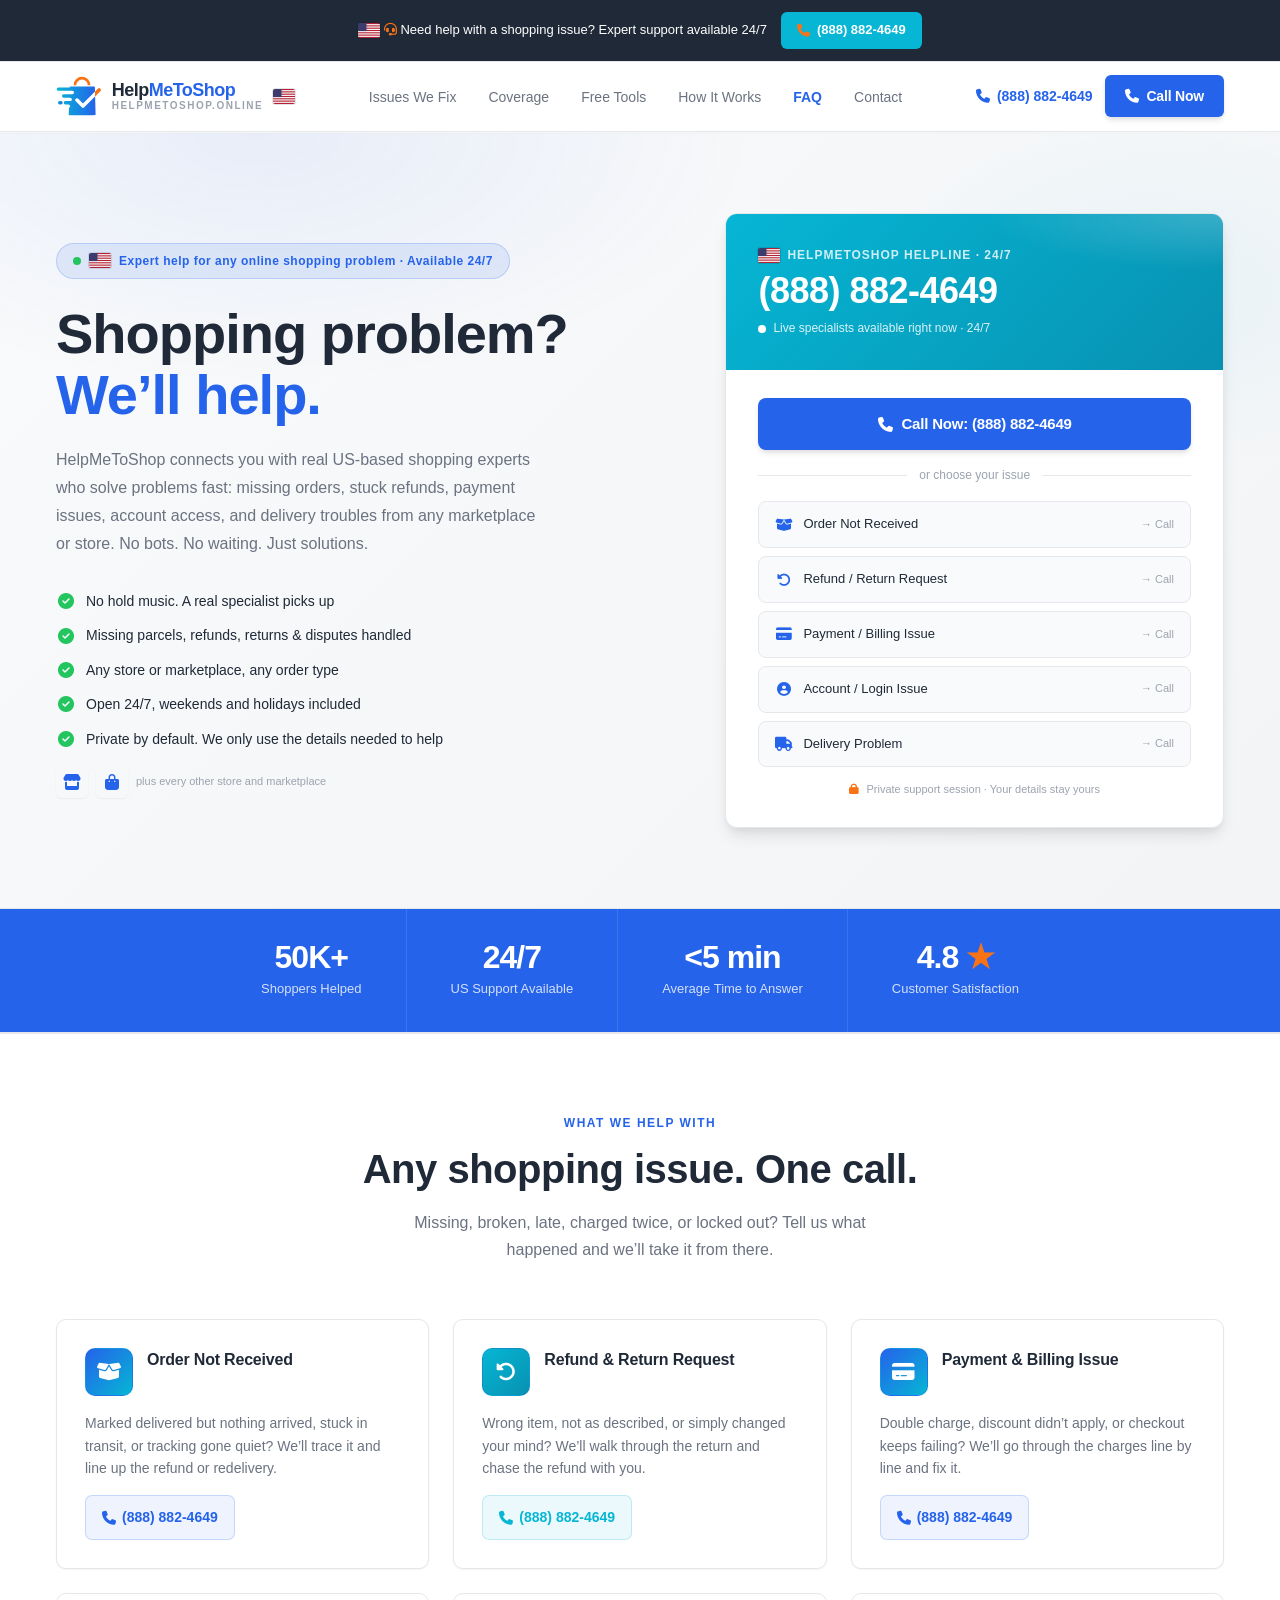
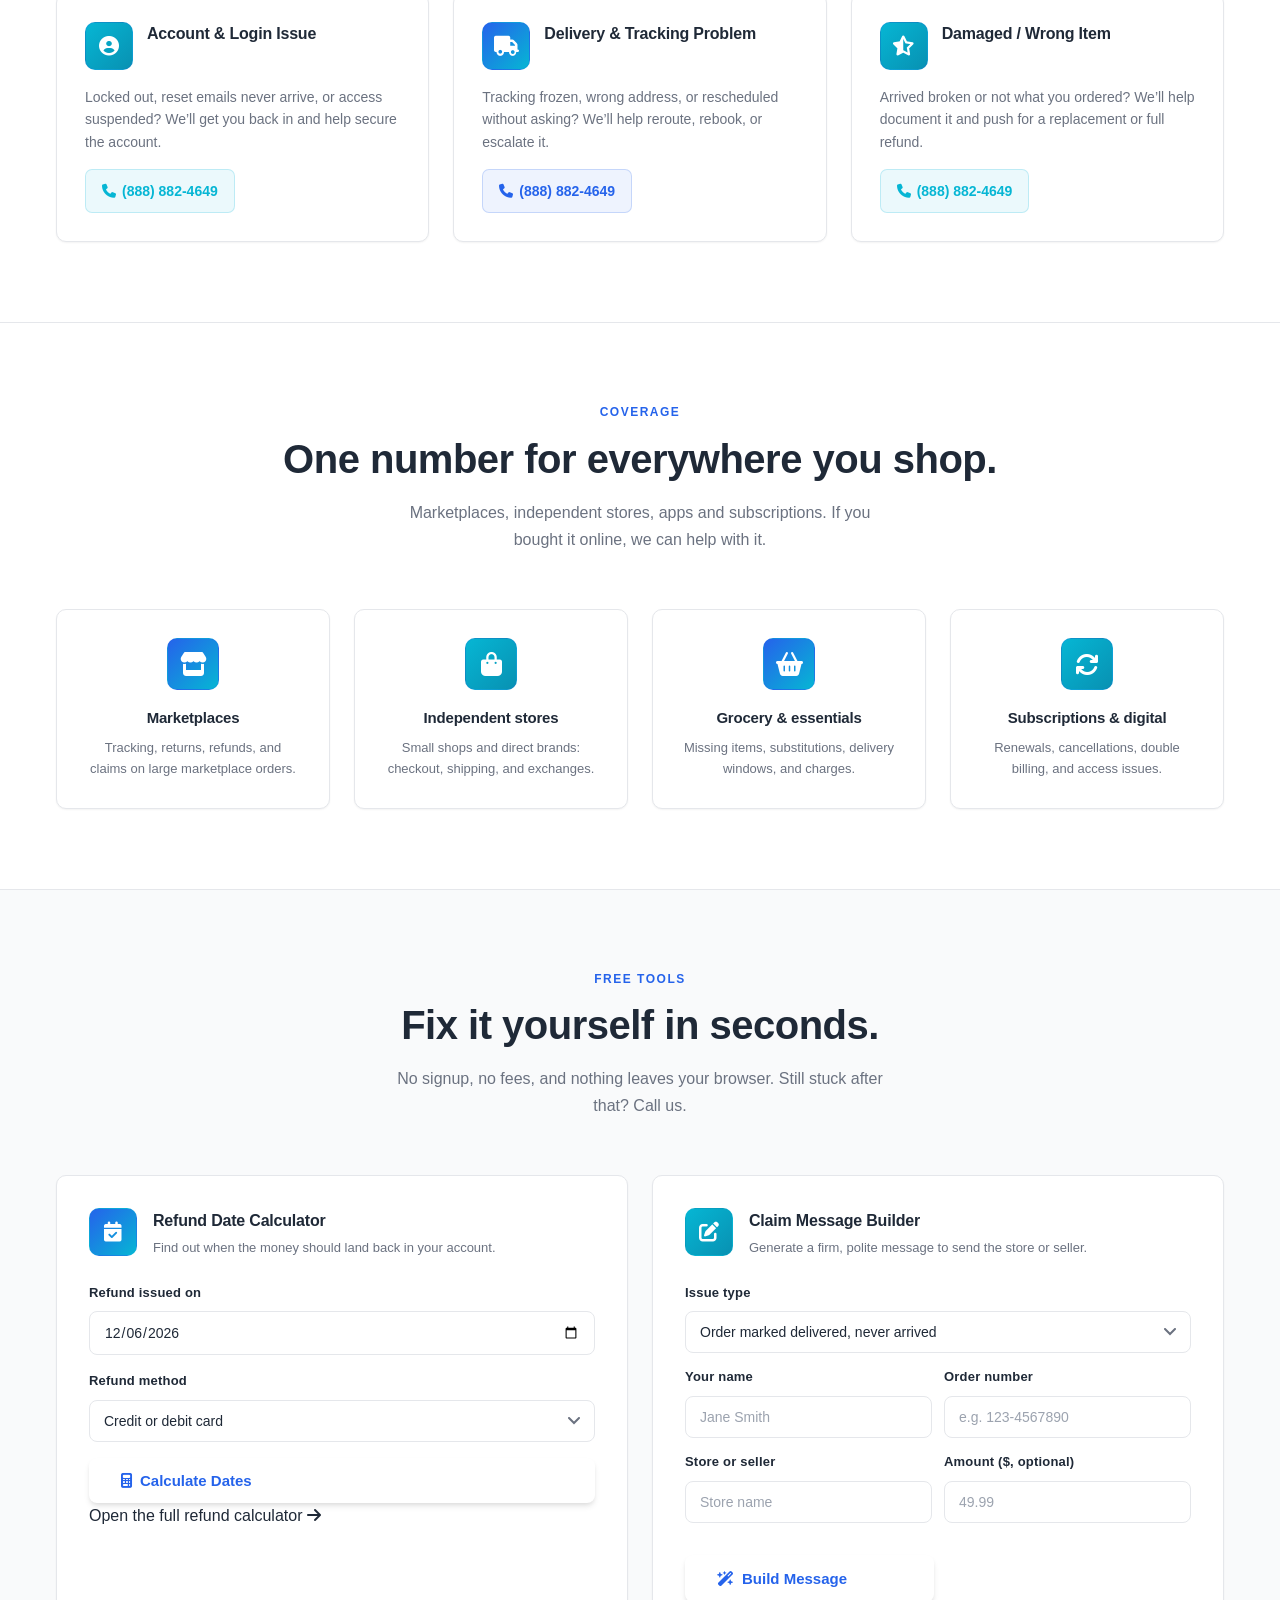
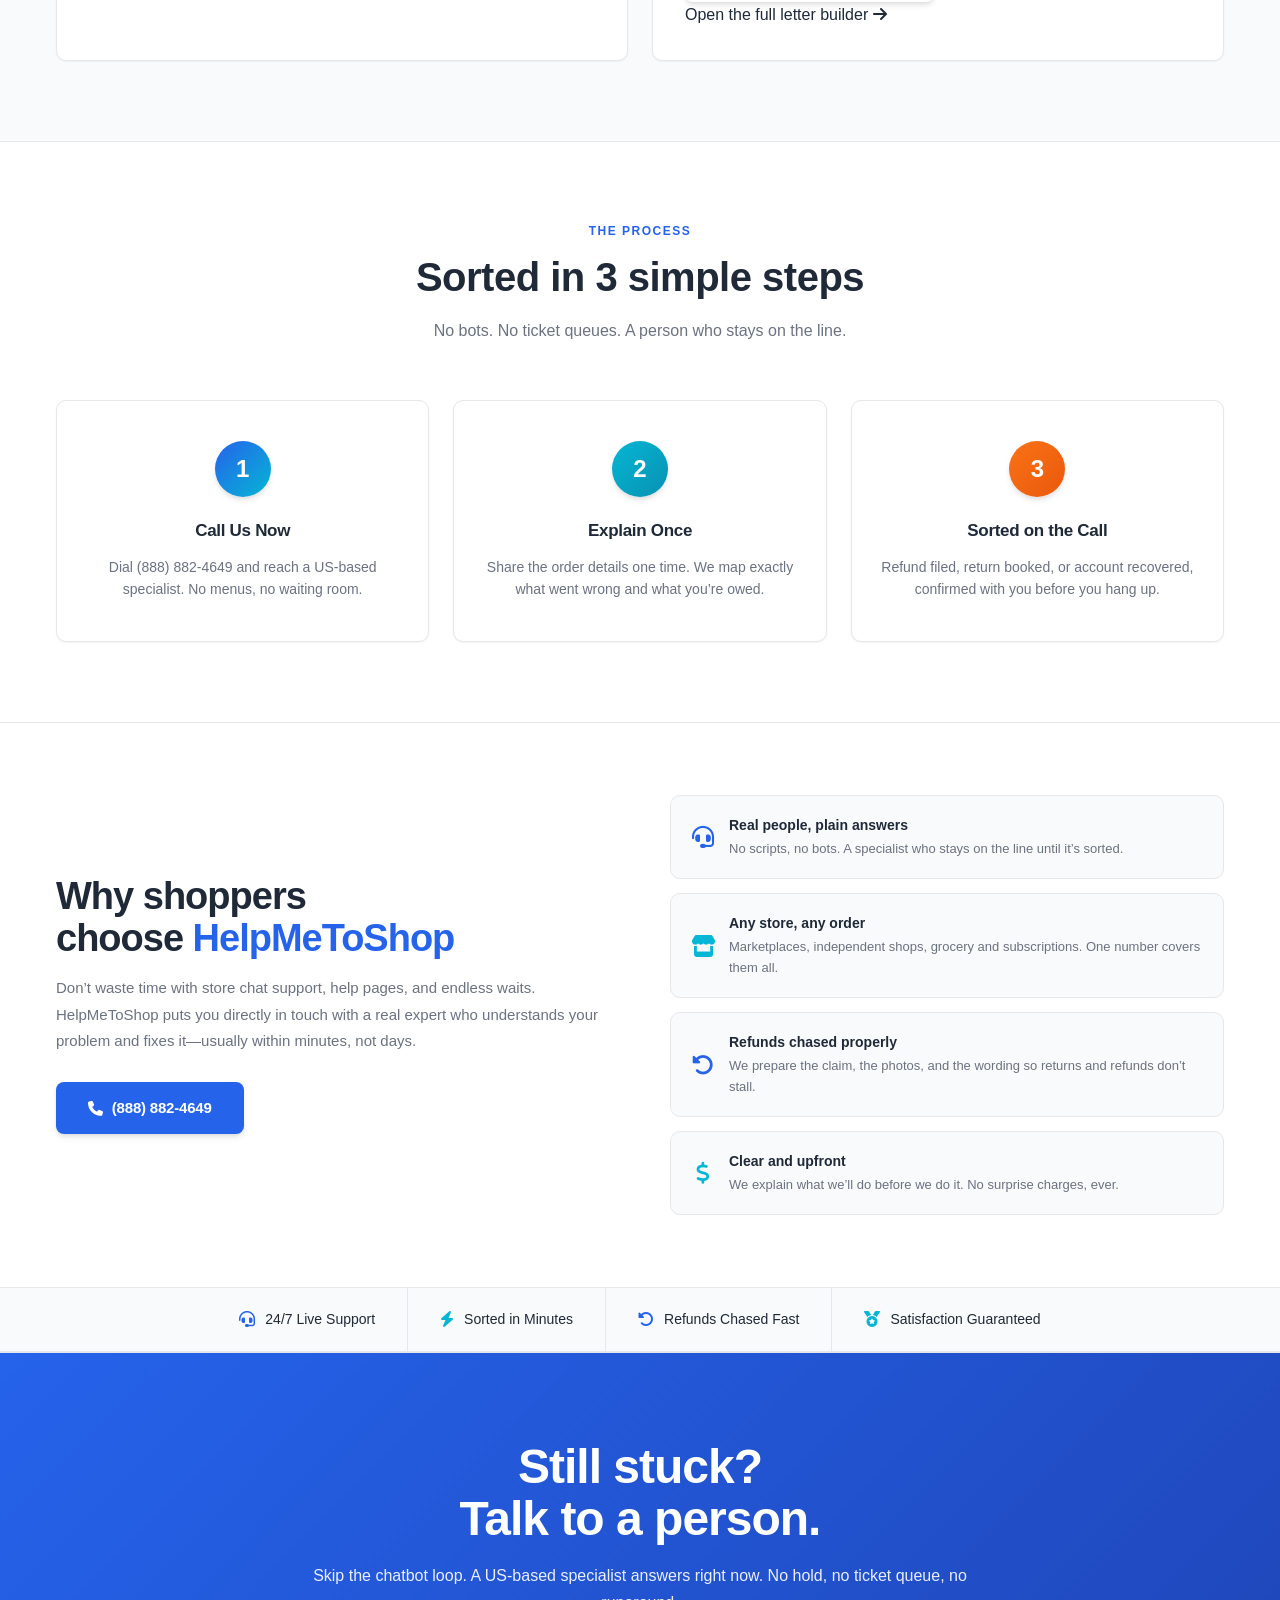
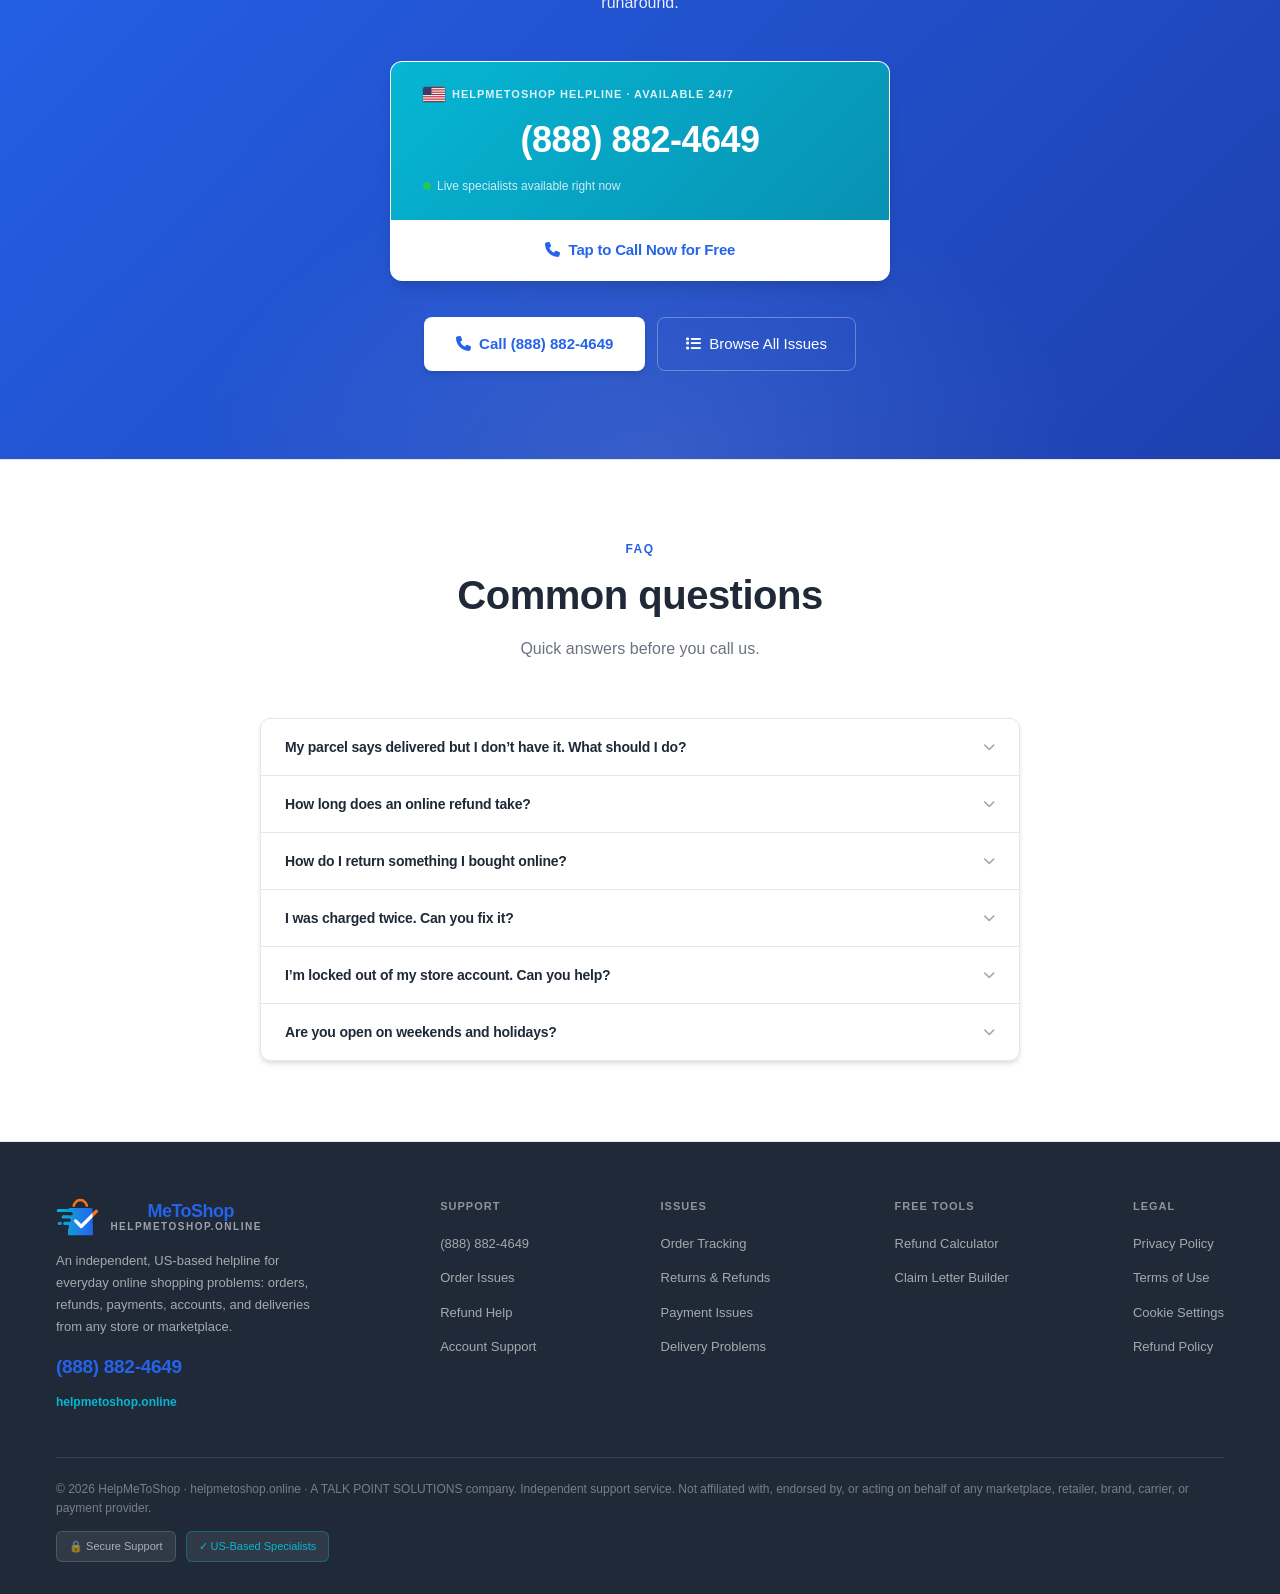
==== commit 21806f81: "Speed up pages, lazy-load the call pop-up, and fix legal pages - Pop-up is no longer in the page HTM" ====
--- a/index.html
+++ b/index.html
@@ -28,10 +28,11 @@
   <link rel="manifest" href="site.webmanifest" />
   <link rel="preconnect" href="https://fonts.googleapis.com" />
   <link rel="preconnect" href="https://fonts.gstatic.com" crossorigin />
-  <link href="https://fonts.googleapis.com/css2?family=Inter:wght@300;400;500;600;700;800;900&display=swap" rel="stylesheet" />
-  <link rel="stylesheet" href="https://cdnjs.cloudflare.com/ajax/libs/font-awesome/6.5.2/css/all.min.css" />
-
-  <link rel="stylesheet" href="assets/css/style.css?v=9" />
+  <link href="https://fonts.googleapis.com/css2?family=Inter:wght@400;500;600;700&display=swap" rel="stylesheet" />
+  <link rel="preload" href="assets/fonts/fa-solid-subset.woff2" as="font" type="font/woff2" crossorigin />
+  <link rel="stylesheet" href="assets/css/icons.css?v=1" />
+
+  <link rel="stylesheet" href="assets/css/style.css?v=12" />
 
   <script type="application/ld+json">
   {"@context":"https://schema.org","@type":"Organization","name":"HelpMeToShop","url":"https://helpmetoshop.online/","logo":"https://helpmetoshop.online/assets/images/icon-512.png","contactPoint":{"@type":"ContactPoint","telephone":"+1-888-882-4649","contactType":"customer support","areaServed":"US","availableLanguage":"en"}}
@@ -53,7 +54,26 @@
   </script>
 
   <!-- Google tag (gtag.js) -->
-  <script async src="https://www.googletagmanager.com/gtag/js?id=AW-16799190588"></script>
+  <script>
+    // Load gtag.js after first interaction or shortly after page load so it doesn't block rendering.
+    // gtag() calls made before then queue in dataLayer and send once it loads.
+    (function () {
+      var done = false;
+      function loadGtag() {
+        if (done) { return; }
+        done = true;
+        var s = document.createElement('script');
+        s.async = true;
+        s.src = 'https://www.googletagmanager.com/gtag/js?id=AW-16799190588';
+        document.head.appendChild(s);
+      }
+      window.loadGtag = loadGtag;
+      ['pointerdown', 'touchstart', 'keydown', 'scroll'].forEach(function (ev) {
+        window.addEventListener(ev, loadGtag, { once: true, passive: true });
+      });
+      window.addEventListener('load', function () { setTimeout(loadGtag, 1500); });
+    })();
+  </script>
   <script>
     window.dataLayer = window.dataLayer || [];
     function gtag(){dataLayer.push(arguments);}
@@ -61,9 +81,10 @@
 
     gtag('config', 'AW-16799190588');
     gtag('config', 'AW-17865495674');
+    gtag('config', 'G-RZEFHK5T7W');
   </script>
 </head>
-<body>
+<body data-popup="call">
 
   <!-- ANNOUNCEMENT BAR -->
   <div class="ann">
@@ -74,7 +95,7 @@
   <!-- NAV -->
   <nav>
     <div class="nav-brand">
-      <img class="brand-mark" src="assets/images/logo.svg" alt="HelpMeToShop logo" />
+      <img class="brand-mark" src="assets/images/logo.svg" width="46" height="40" alt="HelpMeToShop logo" />
       <div class="brand-logo">Help<span>MeToShop</span><small>HELPMETOSHOP.ONLINE</small></div>
       <span class="us-flag" title="United States"></span>
     </div>
@@ -390,7 +411,7 @@
     <div class="ft">
       <div class="ft-top">
         <div class="ft-logo">
-          <div class="brand-lockup"><img class="brand-mark ft-mark" src="assets/images/logo.svg" alt="HelpMeToShop logo" /><div class="brand-logo">Help<span>MeToShop</span><small>HELPMETOSHOP.ONLINE</small></div></div>
+          <div class="brand-lockup"><img class="brand-mark ft-mark" src="assets/images/logo.svg" width="46" height="40" alt="HelpMeToShop logo" /><div class="brand-logo">Help<span>MeToShop</span><small>HELPMETOSHOP.ONLINE</small></div></div>
           <p>An independent, US-based helpline for everyday online shopping problems: orders, refunds, payments, accounts, and deliveries from any store or marketplace.</p>
           <a href="tel:+18888824649" class="ft-phone">(888) 882-4649</a>
           <span class="ft-domain">helpmetoshop.online</span>
@@ -418,66 +439,6 @@
     </a>
   </div>
 
-  <!-- POPUP CTA MODAL -->
-  <div class="popup-overlay" id="popupOverlay">
-    <div class="popup-modal">
-      <button class="popup-close" id="popupClose" aria-label="Close popup">
-        <i class="fa-solid fa-xmark"></i>
-      </button>
-      <div class="popup-content">
-        <div class="popup-icon">
-          <i class="fa-solid fa-circle-exclamation"></i>
-        </div>
-        <h2>Shopping Problem?</h2>
-        <p>Don't wait on hold or struggle alone. Get expert help from real US-based specialists who solve shopping issues fast.</p>
-        <div class="popup-benefits">
-          <div class="popup-benefit">
-            <i class="fa-solid fa-check"></i>
-            <span>Missing orders, stuck refunds, payment issues</span>
-          </div>
-          <div class="popup-benefit">
-            <i class="fa-solid fa-check"></i>
-            <span>Available 24/7, weekends & holidays</span>
-          </div>
-          <div class="popup-benefit">
-            <i class="fa-solid fa-check"></i>
-            <span>No bots, no waiting. Just real solutions.</span>
-          </div>
-        </div>
-        <a href="tel:+18888824649" class="popup-cta">
-          <i class="fa-solid fa-phone"></i> Call Now (888) 882-4649
-        </a>
-        <button class="popup-dismiss" id="popupDismiss" type="button">Maybe later</button>
-      </div>
-    </div>
-  </div>
-
-  <script src="assets/js/main.js?v=13"></script>
-  <script>
-    document.addEventListener('DOMContentLoaded', function() {
-      const popupOverlay = document.getElementById('popupOverlay');
-      const popupClose = document.getElementById('popupClose');
-      const popupDismiss = document.getElementById('popupDismiss');
-
-      // Show popup after 3 seconds
-      const popupTimer = setTimeout(() => {
-        popupOverlay.classList.add('active');
-      }, 3000);
-
-      // Close popup
-      const closePopup = () => {
-        popupOverlay.classList.remove('active');
-        clearTimeout(popupTimer);
-      };
-
-      popupClose.addEventListener('click', closePopup);
-      popupDismiss.addEventListener('click', closePopup);
-
-      // Close when clicking overlay background
-      popupOverlay.addEventListener('click', (e) => {
-        if (e.target === popupOverlay) closePopup();
-      });
-    });
-  </script>
+  <script src="assets/js/main.js?v=14"></script>
 </body>
 </html>
--- a/assets/css/icons.css
+++ b/assets/css/icons.css
@@ -0,0 +1,4 @@
+/* Font Awesome Free 6.5.2 subset (only icons used on this site). License: https://fontawesome.com/license/free (Icons: CC BY 4.0, Fonts: SIL OFL 1.1). Rebuild if you add an icon. */
+@font-face{font-family:"Font Awesome 6 Free";font-style:normal;font-weight:900;font-display:block;src:url(../fonts/fa-solid-subset.woff2) format("woff2")}
+.fa-solid{-moz-osx-font-smoothing:grayscale;-webkit-font-smoothing:antialiased;display:var(--fa-display,inline-block);font-style:normal;font-variant:normal;line-height:1;text-rendering:auto;font-family:"Font Awesome 6 Free";font-weight:900}
+.fa-arrow-right:before{content:"\f061"}.fa-arrows-rotate:before{content:"\f021"}.fa-bag-shopping:before{content:"\f290"}.fa-basket-shopping:before{content:"\f291"}.fa-bolt:before{content:"\f0e7"}.fa-box-open:before{content:"\f49e"}.fa-building-columns:before{content:"\f19c"}.fa-bullseye:before{content:"\f140"}.fa-calculator:before{content:"\f1ec"}.fa-calendar-check:before{content:"\f274"}.fa-check:before{content:"\f00c"}.fa-chevron-down:before{content:"\f078"}.fa-circle-check:before{content:"\f058"}.fa-circle-exclamation:before{content:"\f06a"}.fa-circle-info:before{content:"\f05a"}.fa-circle-user:before{content:"\f2bd"}.fa-cookie-bite:before{content:"\f564"}.fa-copy:before{content:"\f0c5"}.fa-credit-card:before{content:"\f09d"}.fa-dollar-sign:before{content:"\24"}.fa-file-contract:before{content:"\f56c"}.fa-gift:before{content:"\f06b"}.fa-headset:before{content:"\f590"}.fa-hourglass-half:before{content:"\f252"}.fa-house:before{content:"\f015"}.fa-list:before{content:"\f03a"}.fa-lock:before{content:"\f023"}.fa-medal:before{content:"\f5a2"}.fa-money-bill-transfer:before{content:"\e528"}.fa-pen-to-square:before{content:"\f044"}.fa-phone:before{content:"\f095"}.fa-receipt:before{content:"\f543"}.fa-rotate-left:before{content:"\f2ea"}.fa-scale-balanced:before{content:"\f24e"}.fa-star-half-stroke:before{content:"\f5c0"}.fa-store:before{content:"\f54e"}.fa-triangle-exclamation:before{content:"\f071"}.fa-truck:before{content:"\f0d1"}.fa-wallet:before{content:"\f555"}.fa-wand-magic-sparkles:before{content:"\e2ca"}.fa-xmark:before{content:"\f00d"}
--- a/assets/css/style.css
+++ b/assets/css/style.css
@@ -344,6 +344,7 @@
   nav{padding:0 16px;height:56px;}
   nav,footer{padding-left:16px;padding-right:16px;}
   .nav-brand{gap:8px;}
+  .nav-brand .us-flag{display:none;}
   .nav-brand img{height:32px;}
   .nav-cta{padding:8px 16px;font-size:13px;}
 
@@ -480,6 +481,31 @@
   .popup-modal{width:92%;max-width:calc(100% - 32px);}
 }
 
+/* LEGAL PAGES (privacy, terms, cookies, refund policy) */
+.legal-sec{background:var(--bg-dark);border-top:1px solid var(--border);padding:48px 56px 80px;}
+.legal-inner{max-width:820px;margin:0 auto;}
+.legal-meta{display:flex;align-items:center;gap:8px;font-size:13px;font-weight:500;color:var(--ink-light);margin-bottom:16px;}
+.legal-meta i{color:var(--primary);}
+.legal-card{background:var(--bg);border:1px solid var(--border);border-radius:12px;box-shadow:var(--shadow-md);padding:36px 40px;color:var(--ink);font-size:15px;line-height:1.75;}
+.legal-card h2{font-size:20px;font-weight:700;margin:36px 0 12px;scroll-margin-top:90px;}
+.legal-card h3{font-size:15px;font-weight:600;margin:0 0 10px;}
+.legal-card p{margin:0 0 14px;color:var(--ink);}
+.legal-card ul,.legal-card ol{margin:0 0 16px;padding-left:22px;}
+.legal-card li{margin-bottom:6px;}
+.legal-card a{color:var(--primary);text-decoration:underline;text-underline-offset:2px;}
+.legal-card code{font-size:13px;background:var(--bg-darker);border-radius:4px;padding:1px 5px;}
+.legal-note{display:flex;gap:12px;align-items:flex-start;background:var(--bg-darker);border-left:3px solid var(--primary);border-radius:8px;padding:14px 16px;font-size:14px;line-height:1.6;margin-bottom:24px;}
+.legal-note i{color:var(--primary);margin-top:4px;flex-shrink:0;}
+.legal-toc{border:1px solid var(--border);border-radius:10px;padding:18px 22px;margin-bottom:8px;}
+.legal-toc ol{margin:0;font-size:14px;}
+.legal-toc a{text-decoration:none;}
+.legal-toc a:hover{text-decoration:underline;}
+@media(max-width:768px){
+  .legal-sec{padding:32px 16px 96px;}
+  .legal-card{padding:24px 18px;font-size:14px;}
+  .legal-card h2{font-size:18px;margin-top:28px;}
+}
+
 /* POPUP MODAL STYLES */
 .popup-overlay{position:fixed;top:0;left:0;right:0;bottom:0;background:rgba(0,0,0,0.5);display:flex;align-items:center;justify-content:center;z-index:1000;opacity:0;visibility:hidden;transition:opacity 0.3s ease, visibility 0.3s ease;padding:20px;}
 
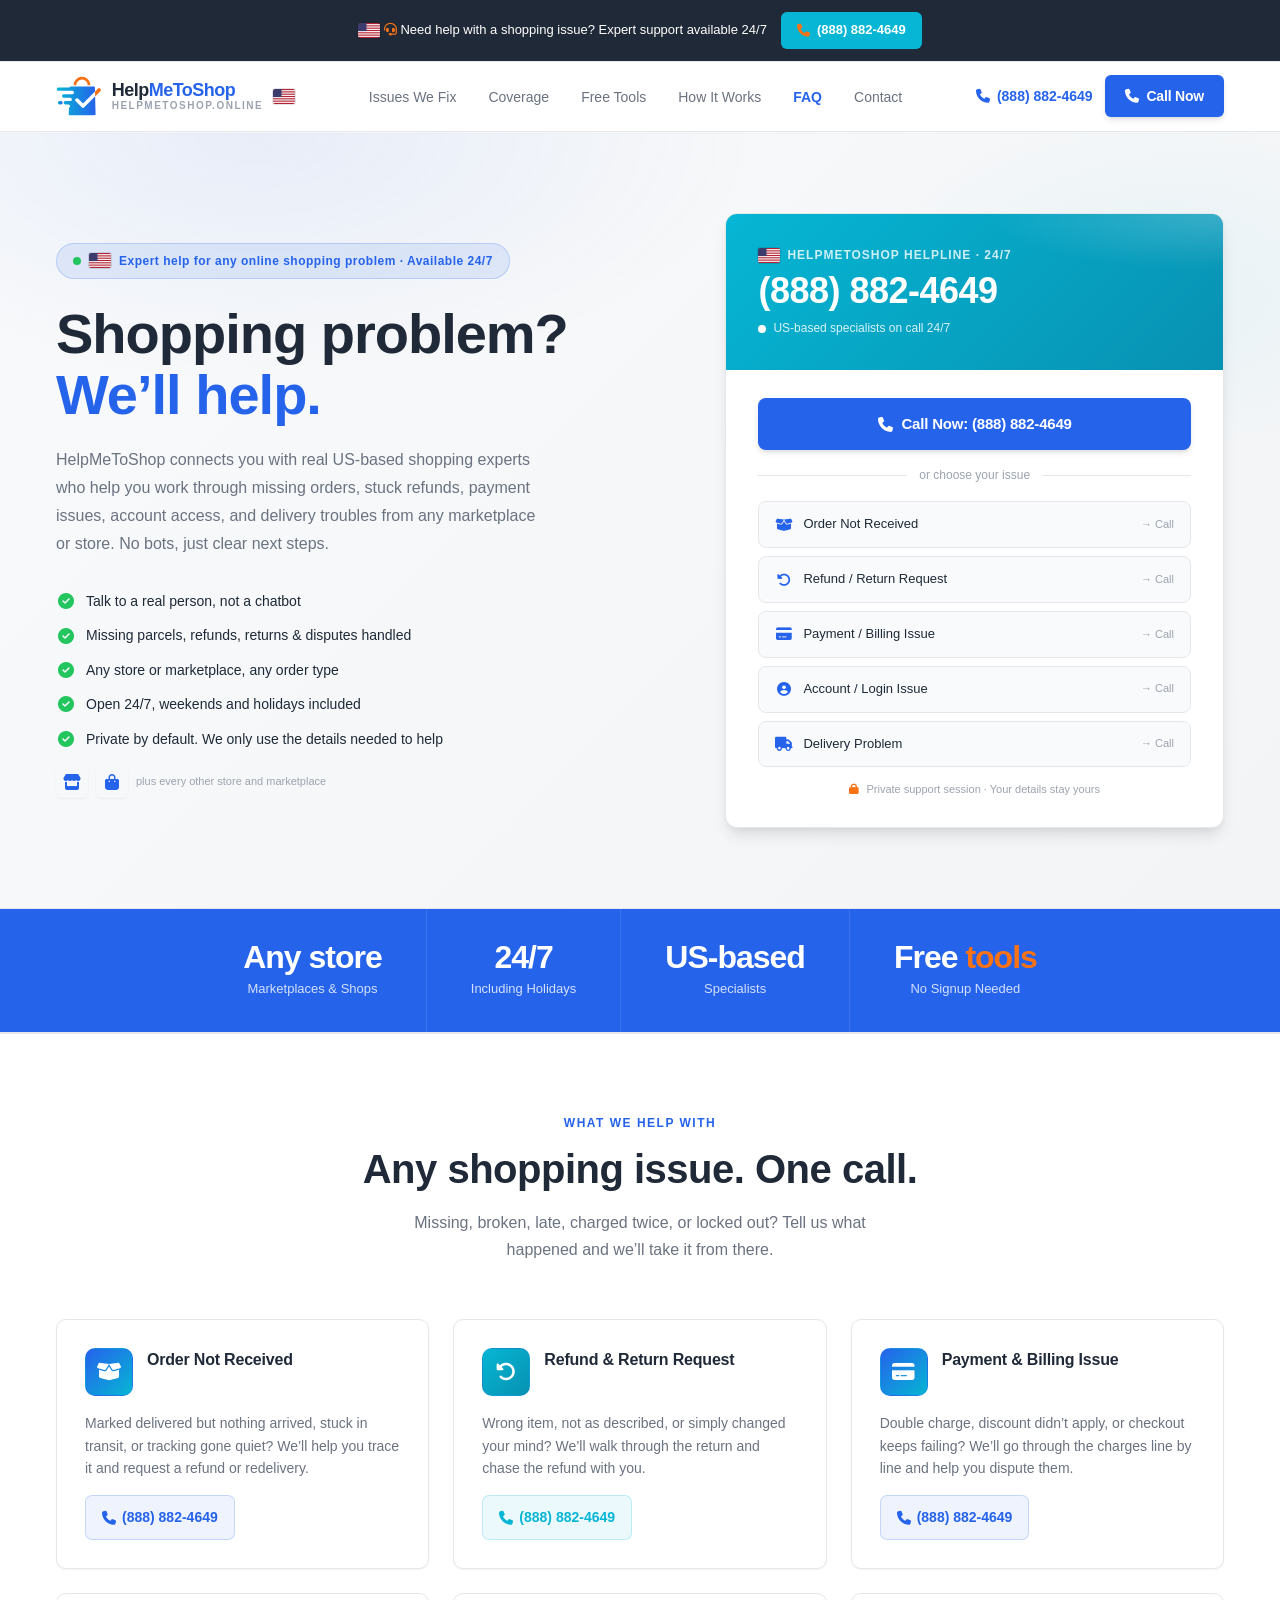
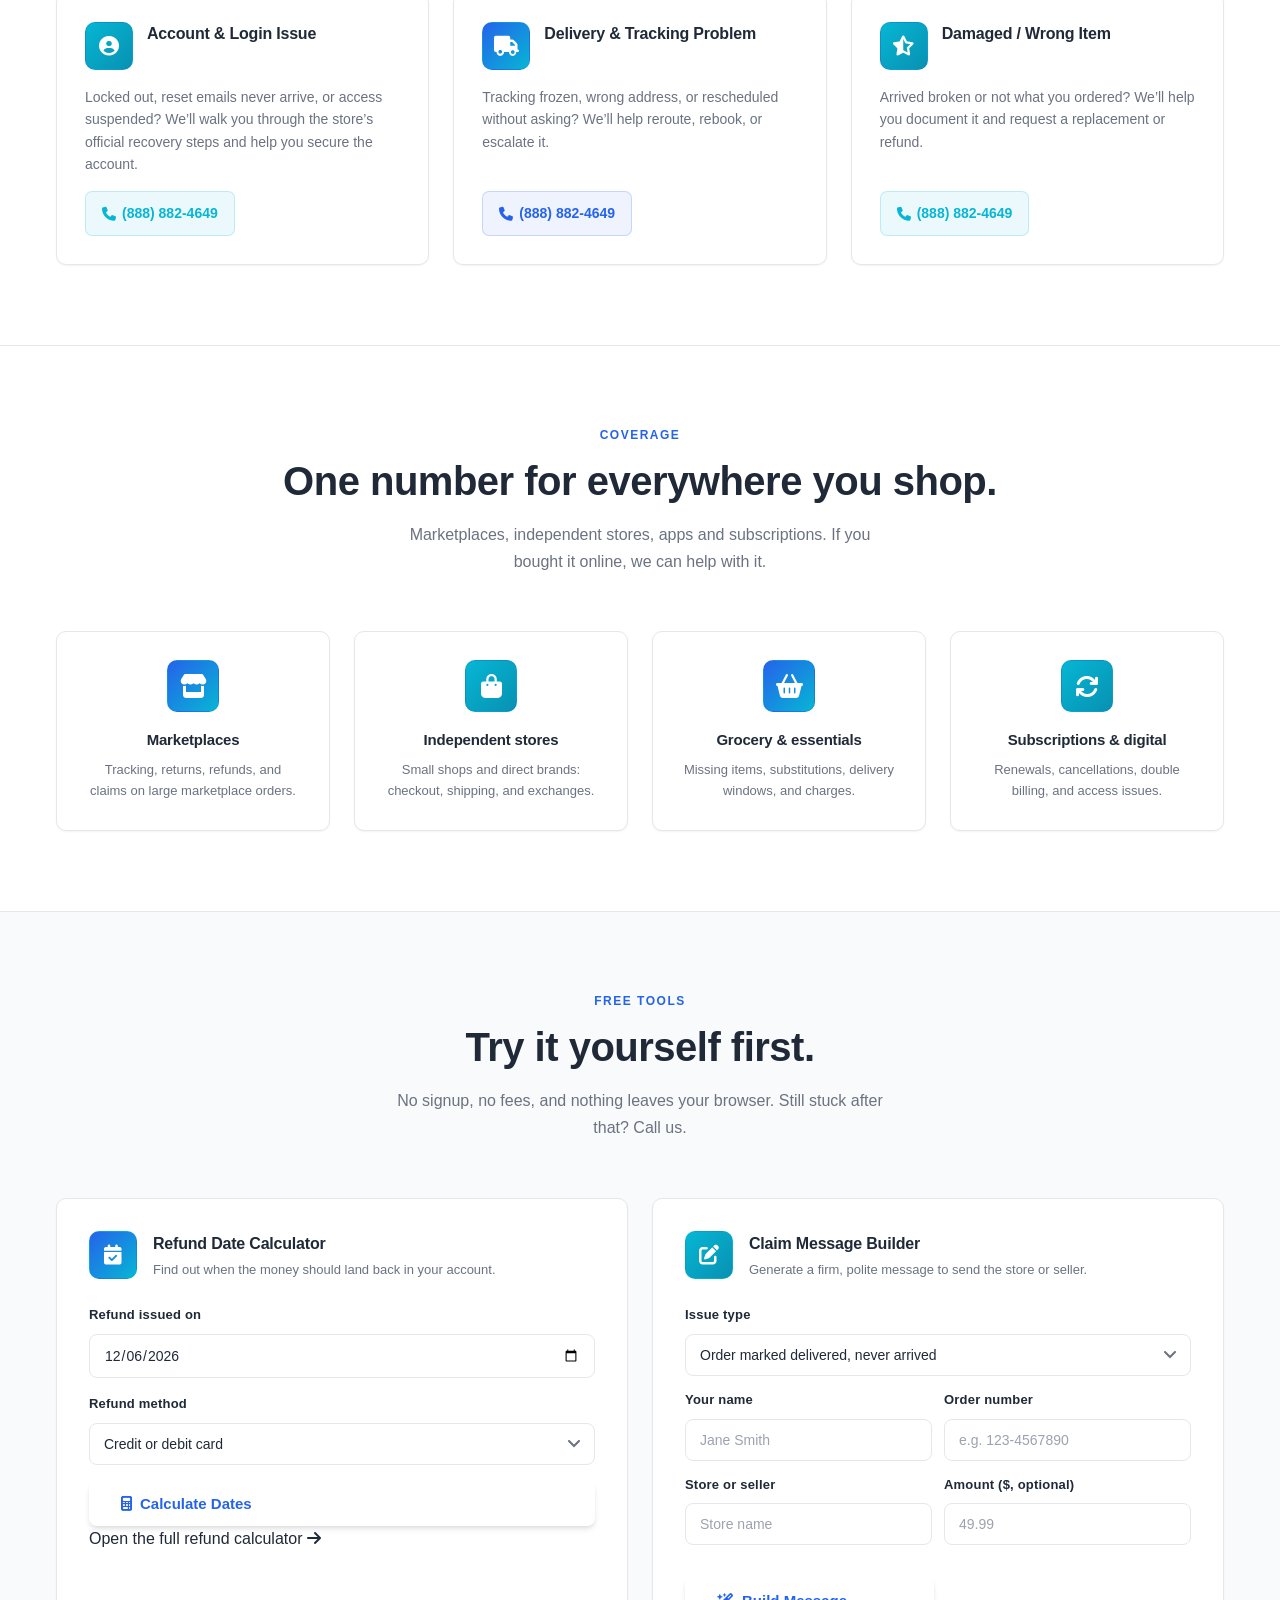
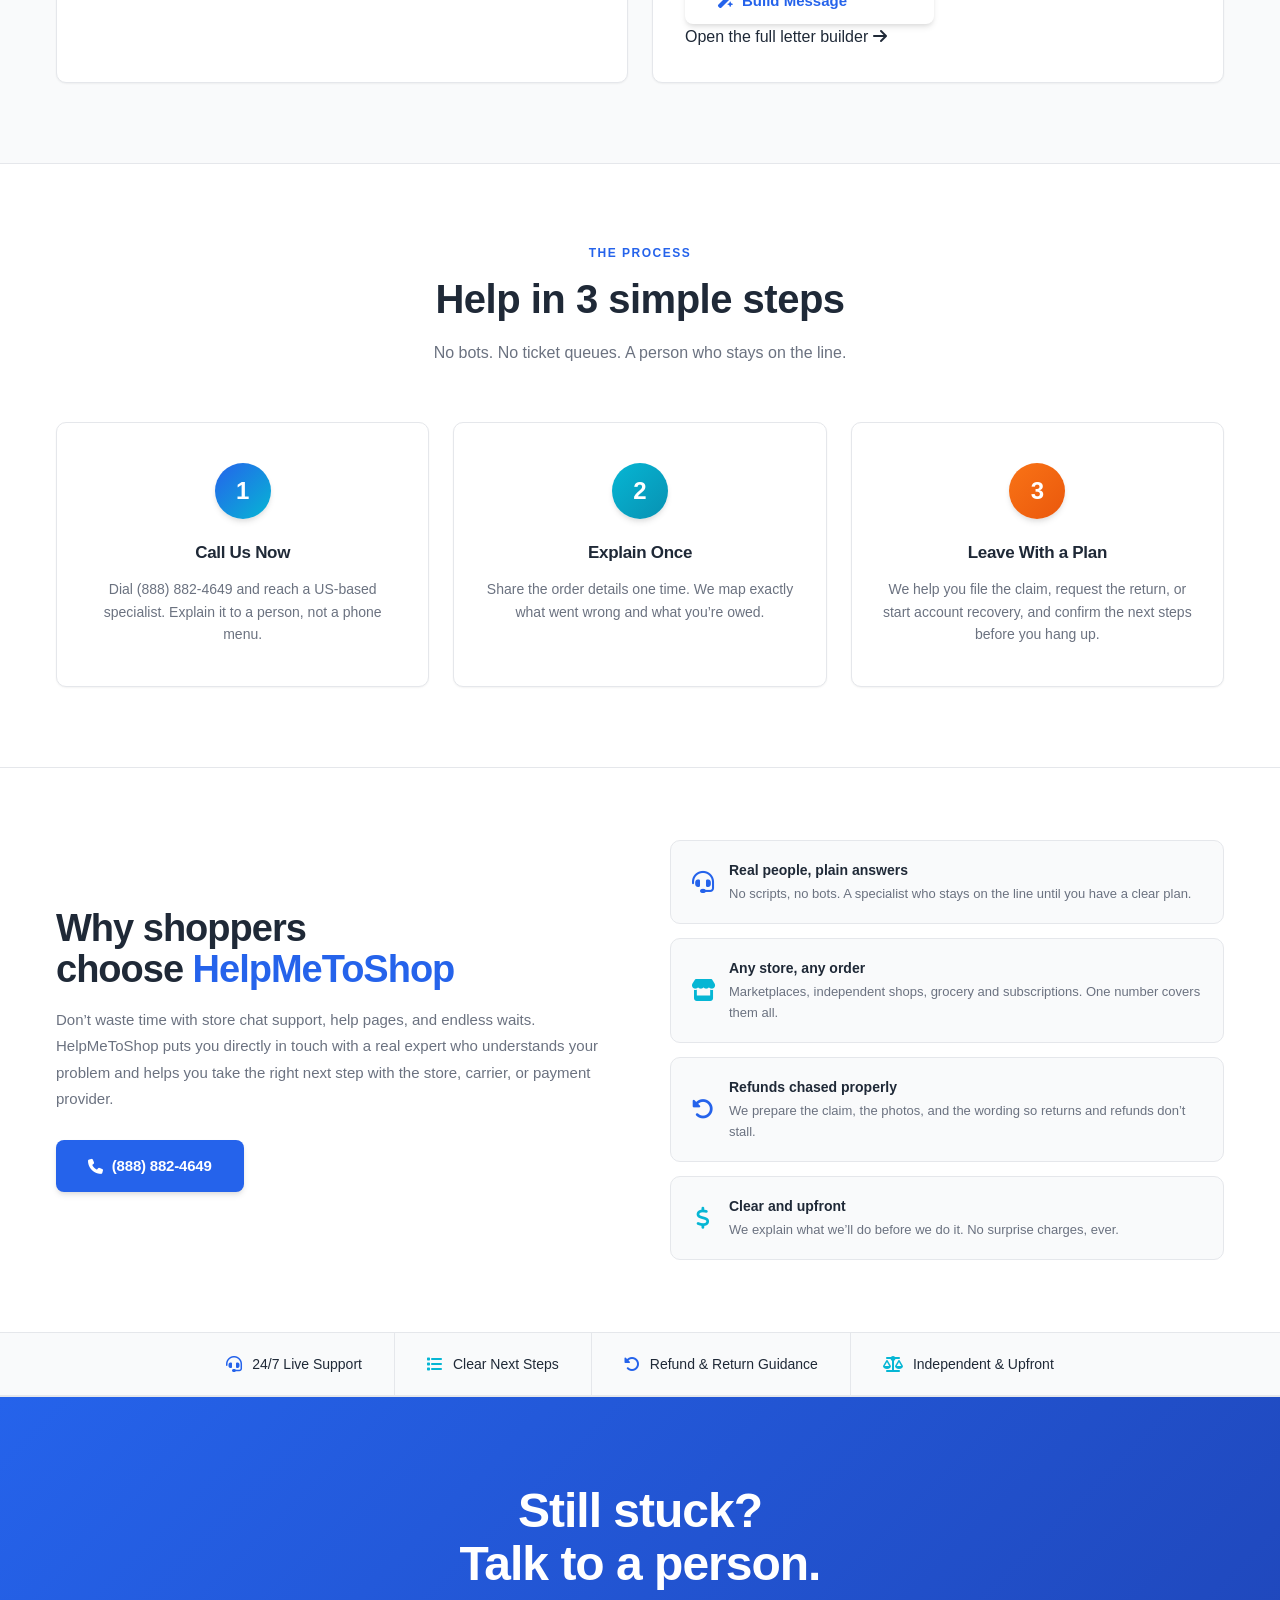
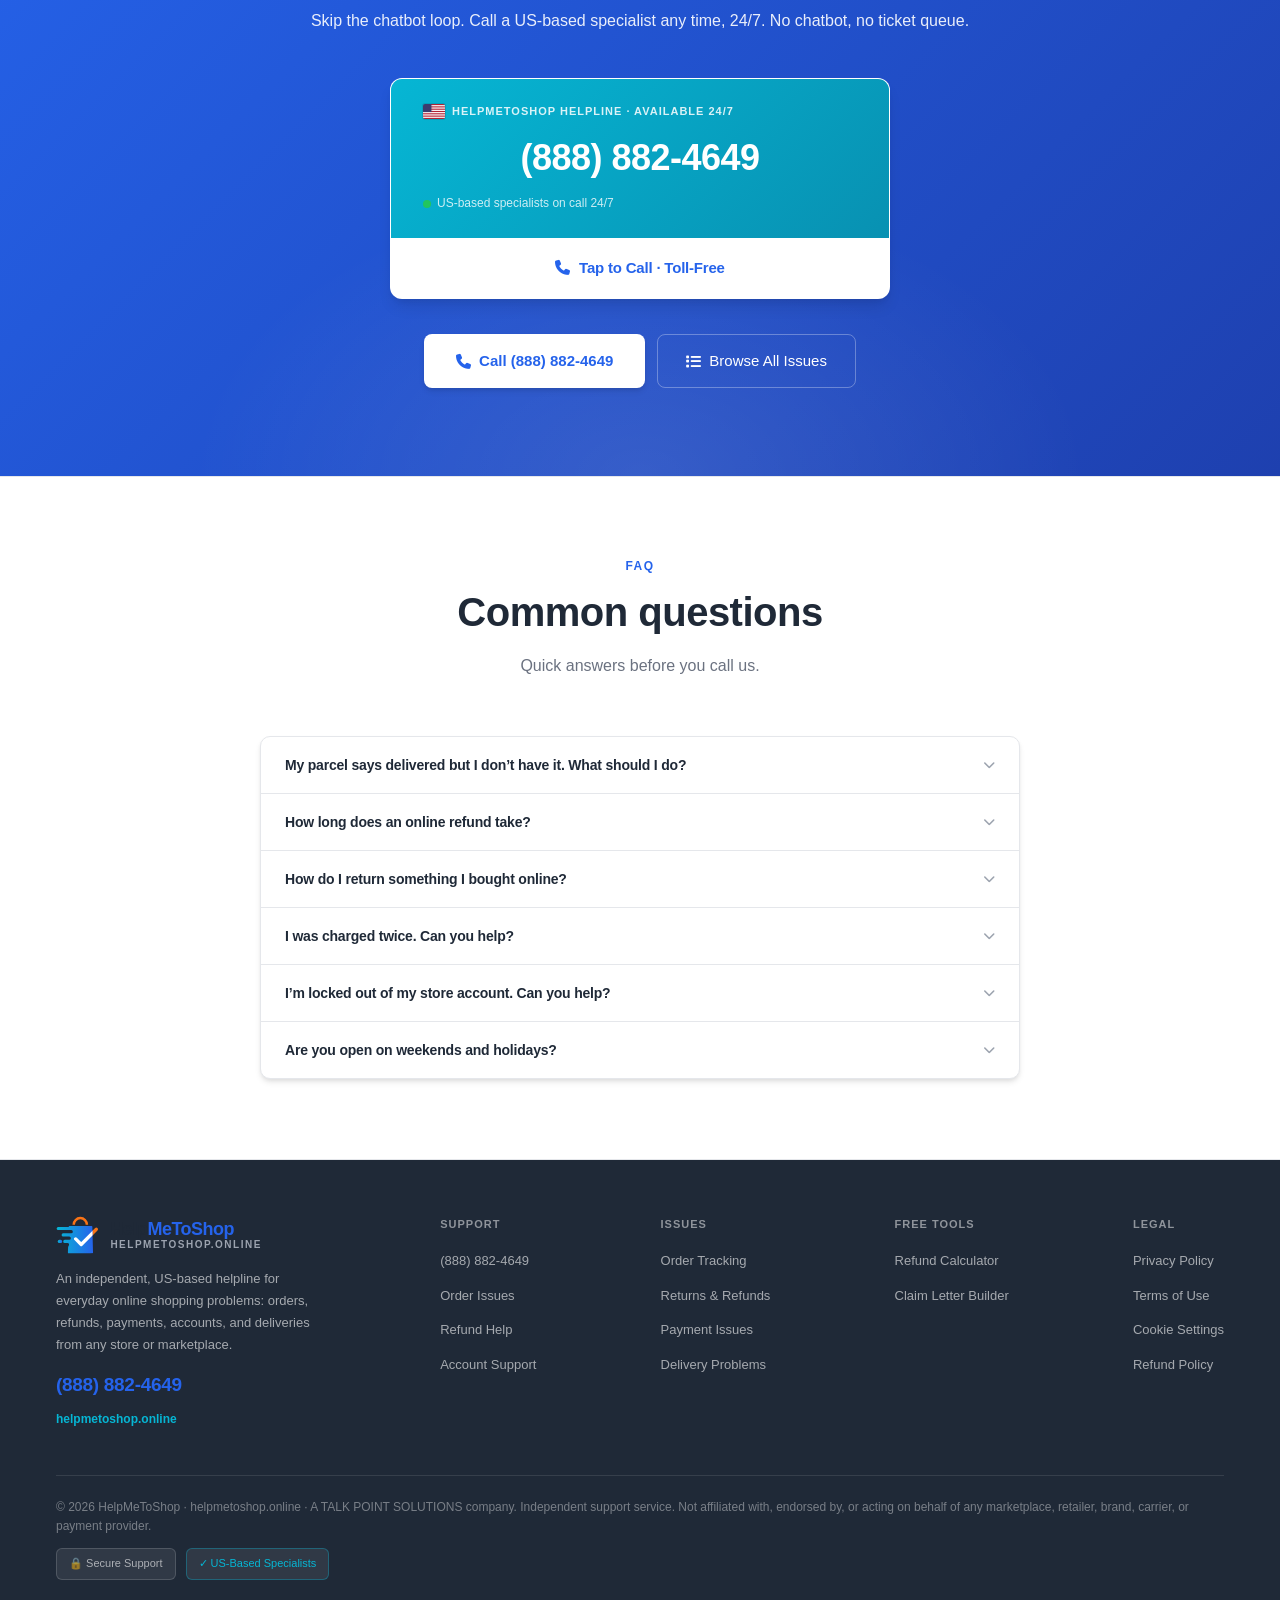
==== commit eab99875: "Replace unverifiable claims with policy-safe copy Removes stats and promises Google Ads can't verify" ====
--- a/index.html
+++ b/index.html
@@ -44,10 +44,10 @@
 
   <script type="application/ld+json">
   {"@context":"https://schema.org","@type":"FAQPage","mainEntity":[
-    {"@type":"Question","name":"My parcel says delivered but I don't have it. What should I do?","acceptedAnswer":{"@type":"Answer","text":"Check around your property and with neighbors first, then call HelpMeToShop at (888) 882-4649. We will help file the non-delivery claim, follow up with the carrier, and arrange a refund or replacement."}},
+    {"@type":"Question","name":"My parcel says delivered but I don't have it. What should I do?","acceptedAnswer":{"@type":"Answer","text":"Check around your property and with neighbors first, then call HelpMeToShop at (888) 882-4649. We will help file the non-delivery claim, follow up with the carrier, and request a refund or replacement."}},
     {"@type":"Question","name":"How long does an online refund take?","acceptedAnswer":{"@type":"Answer","text":"Most refunds land within 5 to 14 business days depending on the payment method. Call us and we'll check the status with you and escalate it if it's stalled."}},
     {"@type":"Question","name":"How do I return something I bought online?","acceptedAnswer":{"@type":"Answer","text":"Most stores accept returns within their stated window. We walk you through the return request, label, drop-off, and refund tracking step by step."}},
-    {"@type":"Question","name":"I was charged twice. Can you fix it?","acceptedAnswer":{"@type":"Answer","text":"Yes. We will go through the charges line by line with you and help dispute duplicate or incorrect amounts with the store or payment provider."}},
+    {"@type":"Question","name":"I was charged twice. Can you help?","acceptedAnswer":{"@type":"Answer","text":"Yes. We will go through the charges line by line with you and help dispute duplicate or incorrect amounts with the store or payment provider."}},
     {"@type":"Question","name":"I'm locked out of my store account. Can you help?","acceptedAnswer":{"@type":"Answer","text":"Yes. We will guide you through recovery, password resets, and securing the account, including what to do if access was suspended."}},
     {"@type":"Question","name":"Are you open on weekends and holidays?","acceptedAnswer":{"@type":"Answer","text":"Yes. HelpMeToShop answers 24 hours a day, 7 days a week, including weekends and US holidays."}}
   ]}
@@ -132,9 +132,9 @@
       <div class="hero-l">
         <div class="hero-kicker"><span class="kicker-dot"></span> <span class="us-flag"></span> Expert help for any online shopping problem · Available 24/7</div>
         <h1>Shopping problem?<br /><span>We’ll help.</span></h1>
-        <p>HelpMeToShop connects you with real US-based shopping experts who solve problems fast: missing orders, stuck refunds, payment issues, account access, and delivery troubles from any marketplace or store. No bots. No waiting. Just solutions.</p>
+        <p>HelpMeToShop connects you with real US-based shopping experts who help you work through missing orders, stuck refunds, payment issues, account access, and delivery troubles from any marketplace or store. No bots, just clear next steps.</p>
         <div class="hero-trust">
-          <div class="ht-item"><i class="fa-solid fa-circle-check"></i> No hold music. A real specialist picks up</div>
+          <div class="ht-item"><i class="fa-solid fa-circle-check"></i> Talk to a real person, not a chatbot</div>
           <div class="ht-item"><i class="fa-solid fa-circle-check"></i> Missing parcels, refunds, returns &amp; disputes handled</div>
           <div class="ht-item"><i class="fa-solid fa-circle-check"></i> Any store or marketplace, any order type</div>
           <div class="ht-item"><i class="fa-solid fa-circle-check"></i> Open 24/7, weekends and holidays included</div>
@@ -151,7 +151,7 @@
         <div class="cc-head">
           <div class="cc-badge"><span class="us-flag"></span> HelpMeToShop Helpline · 24/7</div>
           <div class="cc-num">(888) 882-4649</div>
-          <div class="cc-status"><span class="sdot"></span> Live specialists available right now · 24/7</div>
+          <div class="cc-status"><span class="sdot"></span> US-based specialists on call 24/7</div>
         </div>
         <div class="cc-body">
           <a href="tel:+18888824649" class="cc-cta"><i class="fa-solid fa-phone"></i> Call Now: (888) 882-4649</a>
@@ -171,10 +171,10 @@
 
   <!-- STATS -->
   <div class="stats">
-    <div class="st-item"><div class="st-num">50K+</div><div class="st-lbl">Shoppers Helped</div></div>
-    <div class="st-item"><div class="st-num">24/7</div><div class="st-lbl">US Support Available</div></div>
-    <div class="st-item"><div class="st-num">&lt;5 min</div><div class="st-lbl">Average Time to Answer</div></div>
-    <div class="st-item"><div class="st-num">4.8 <span class="accent">★</span></div><div class="st-lbl">Customer Satisfaction</div></div>
+    <div class="st-item"><div class="st-num">Any store</div><div class="st-lbl">Marketplaces &amp; Shops</div></div>
+    <div class="st-item"><div class="st-num">24/7</div><div class="st-lbl">Including Holidays</div></div>
+    <div class="st-item"><div class="st-num">US-based</div><div class="st-lbl">Specialists</div></div>
+    <div class="st-item"><div class="st-num">Free <span class="accent">tools</span></div><div class="st-lbl">No Signup Needed</div></div>
   </div>
 
   <!-- ISSUES -->
@@ -187,7 +187,7 @@
       <div class="iss-grid">
         <div class="iss-card">
           <div class="iss-top"><div class="iss-ico"><i class="fa-solid fa-box-open"></i></div><h4>Order Not Received</h4></div>
-          <p>Marked delivered but nothing arrived, stuck in transit, or tracking gone quiet? We’ll trace it and line up the refund or redelivery.</p>
+          <p>Marked delivered but nothing arrived, stuck in transit, or tracking gone quiet? We’ll help you trace it and request a refund or redelivery.</p>
           <a href="tel:+18888824649" class="iss-cta"><i class="fa-solid fa-phone"></i> (888) 882-4649</a>
         </div>
         <div class="iss-card">
@@ -197,12 +197,12 @@
         </div>
         <div class="iss-card">
           <div class="iss-top"><div class="iss-ico"><i class="fa-solid fa-credit-card"></i></div><h4>Payment &amp; Billing Issue</h4></div>
-          <p>Double charge, discount didn’t apply, or checkout keeps failing? We’ll go through the charges line by line and fix it.</p>
+          <p>Double charge, discount didn’t apply, or checkout keeps failing? We’ll go through the charges line by line and help you dispute them.</p>
           <a href="tel:+18888824649" class="iss-cta"><i class="fa-solid fa-phone"></i> (888) 882-4649</a>
         </div>
         <div class="iss-card">
           <div class="iss-top"><div class="iss-ico"><i class="fa-solid fa-circle-user"></i></div><h4>Account &amp; Login Issue</h4></div>
-          <p>Locked out, reset emails never arrive, or access suspended? We’ll get you back in and help secure the account.</p>
+          <p>Locked out, reset emails never arrive, or access suspended? We’ll walk you through the store’s official recovery steps and help you secure the account.</p>
           <a href="tel:+18888824649" class="iss-cta"><i class="fa-solid fa-phone"></i> (888) 882-4649</a>
         </div>
         <div class="iss-card">
@@ -212,7 +212,7 @@
         </div>
         <div class="iss-card">
           <div class="iss-top"><div class="iss-ico"><i class="fa-solid fa-star-half-stroke"></i></div><h4>Damaged / Wrong Item</h4></div>
-          <p>Arrived broken or not what you ordered? We’ll help document it and push for a replacement or full refund.</p>
+          <p>Arrived broken or not what you ordered? We’ll help you document it and request a replacement or refund.</p>
           <a href="tel:+18888824649" class="iss-cta"><i class="fa-solid fa-phone"></i> (888) 882-4649</a>
         </div>
       </div>
@@ -254,7 +254,7 @@
   <div class="tools-sec" id="tools">
     <div class="tools-inner">
       <div class="sec-eye">Free Tools</div>
-      <h2 class="sec-h">Fix it yourself in seconds.</h2>
+      <h2 class="sec-h">Try it yourself first.</h2>
       <p class="sec-sub">No signup, no fees, and nothing leaves your browser. Still stuck after that? Call us.</p>
       <div class="tool-grid">
 
@@ -314,14 +314,14 @@
   <div class="how-sec" id="how">
     <div class="how-inner">
       <div class="sec-eye">The Process</div>
-      <h2 class="sec-h">Sorted in 3 simple steps</h2>
+      <h2 class="sec-h">Help in 3 simple steps</h2>
       <p class="sec-sub">No bots. No ticket queues. A person who stays on the line.</p>
       <div class="how-grid">
         <div class="hw-card">
           <div class="hw-n">1</div>
           <div>
             <h3>Call Us Now</h3>
-            <p>Dial (888) 882-4649 and reach a US-based specialist. No menus, no waiting room.</p>
+            <p>Dial (888) 882-4649 and reach a US-based specialist. Explain it to a person, not a phone menu.</p>
           </div>
         </div>
         <div class="hw-card">
@@ -334,8 +334,8 @@
         <div class="hw-card">
           <div class="hw-n">3</div>
           <div>
-            <h3>Sorted on the Call</h3>
-            <p>Refund filed, return booked, or account recovered, confirmed with you before you hang up.</p>
+            <h3>Leave With a Plan</h3>
+            <p>We help you file the claim, request the return, or start account recovery, and confirm the next steps before you hang up.</p>
           </div>
         </div>
       </div>
@@ -347,11 +347,11 @@
     <div class="us-inner">
       <div class="us-l">
         <h2>Why shoppers<br />choose <span>HelpMeToShop</span></h2>
-        <p>Don’t waste time with store chat support, help pages, and endless waits. HelpMeToShop puts you directly in touch with a real expert who understands your problem and fixes it—usually within minutes, not days.</p>
+        <p>Don’t waste time with store chat support, help pages, and endless waits. HelpMeToShop puts you directly in touch with a real expert who understands your problem and helps you take the right next step with the store, carrier, or payment provider.</p>
         <a href="tel:+18888824649" class="us-btn"><i class="fa-solid fa-phone"></i> (888) 882-4649</a>
       </div>
       <div class="us-r">
-        <div class="us-item"><i class="fa-solid fa-headset"></i><div><h4>Real people, plain answers</h4><p>No scripts, no bots. A specialist who stays on the line until it’s sorted.</p></div></div>
+        <div class="us-item"><i class="fa-solid fa-headset"></i><div><h4>Real people, plain answers</h4><p>No scripts, no bots. A specialist who stays on the line until you have a clear plan.</p></div></div>
         <div class="us-item"><i class="fa-solid fa-store"></i><div><h4>Any store, any order</h4><p>Marketplaces, independent shops, grocery and subscriptions. One number covers them all.</p></div></div>
         <div class="us-item"><i class="fa-solid fa-rotate-left"></i><div><h4>Refunds chased properly</h4><p>We prepare the claim, the photos, and the wording so returns and refunds don’t stall.</p></div></div>
         <div class="us-item"><i class="fa-solid fa-dollar-sign"></i><div><h4>Clear and upfront</h4><p>We explain what we’ll do before we do it. No surprise charges, ever.</p></div></div>
@@ -362,9 +362,9 @@
   <!-- TRUST STRIP -->
   <div class="trust-strip">
     <div class="tr-item"><i class="fa-solid fa-headset"></i> 24/7 Live Support</div>
-    <div class="tr-item"><i class="fa-solid fa-bolt"></i> Sorted in Minutes</div>
-    <div class="tr-item"><i class="fa-solid fa-rotate-left"></i> Refunds Chased Fast</div>
-    <div class="tr-item"><i class="fa-solid fa-medal"></i> Satisfaction Guaranteed</div>
+    <div class="tr-item"><i class="fa-solid fa-list"></i> Clear Next Steps</div>
+    <div class="tr-item"><i class="fa-solid fa-rotate-left"></i> Refund &amp; Return Guidance</div>
+    <div class="tr-item"><i class="fa-solid fa-scale-balanced"></i> Independent &amp; Upfront</div>
   </div>
 
   <!-- BIG CTA -->
@@ -373,14 +373,14 @@
     <img class="float-el f-cta-2 small slow" src="assets/images/box-open.svg" alt="" aria-hidden="true" />
     <div class="cta-inner">
       <h2>Still stuck?<br /><span>Talk to a person.</span></h2>
-      <p>Skip the chatbot loop. A US-based specialist answers right now. No hold, no ticket queue, no runaround.</p>
+      <p>Skip the chatbot loop. Call a US-based specialist any time, 24/7. No chatbot, no ticket queue.</p>
       <a href="tel:+18888824649" class="cta-card">
         <div class="cta-head">
           <p><span class="us-flag"></span> HelpMeToShop Helpline · Available 24/7</p>
           <div class="cta-num">(888) 882-4649</div>
-          <div class="cta-sub"><span class="kicker-dot"></span> Live specialists available right now</div>
-        </div>
-        <div class="cta-btn"><i class="fa-solid fa-phone"></i> Tap to Call Now for Free</div>
+          <div class="cta-sub"><span class="kicker-dot"></span> US-based specialists on call 24/7</div>
+        </div>
+        <div class="cta-btn"><i class="fa-solid fa-phone"></i> Tap to Call · Toll-Free</div>
       </a>
       <div class="cta-actions">
         <a href="tel:+18888824649" class="btn-or"><i class="fa-solid fa-phone"></i> Call (888) 882-4649</a>
@@ -396,10 +396,10 @@
       <h2 class="sec-h">Common questions</h2>
       <p class="sec-sub">Quick answers before you call us.</p>
       <div class="faq-list">
-        <div class="fi"><button class="fq" type="button">My parcel says delivered but I don’t have it. What should I do?<i class="fa-solid fa-chevron-down"></i></button><div class="fa-a">Check around your property and with neighbors first, then call (888) 882-4649. We will help you file the non-delivery claim, follow up with the carrier, and arrange a refund or replacement.</div></div>
+        <div class="fi"><button class="fq" type="button">My parcel says delivered but I don’t have it. What should I do?<i class="fa-solid fa-chevron-down"></i></button><div class="fa-a">Check around your property and with neighbors first, then call (888) 882-4649. We will help you file the non-delivery claim, follow up with the carrier, and request a refund or replacement.</div></div>
         <div class="fi"><button class="fq" type="button">How long does an online refund take?<i class="fa-solid fa-chevron-down"></i></button><div class="fa-a">Most refunds land within 5 to 14 business days depending on the payment method. Call us and we’ll check the status with you and escalate it if it’s stalled.</div></div>
         <div class="fi"><button class="fq" type="button">How do I return something I bought online?<i class="fa-solid fa-chevron-down"></i></button><div class="fa-a">Most stores accept returns within their stated window. Call (888) 882-4649 and we’ll walk you through the return request, label, drop-off, and refund tracking step by step.</div></div>
-        <div class="fi"><button class="fq" type="button">I was charged twice. Can you fix it?<i class="fa-solid fa-chevron-down"></i></button><div class="fa-a">Yes. We will go through the charges line by line with you and help dispute duplicate or incorrect amounts with the store or payment provider.</div></div>
+        <div class="fi"><button class="fq" type="button">I was charged twice. Can you help?<i class="fa-solid fa-chevron-down"></i></button><div class="fa-a">Yes. We will go through the charges line by line with you and help dispute duplicate or incorrect amounts with the store or payment provider.</div></div>
         <div class="fi"><button class="fq" type="button">I’m locked out of my store account. Can you help?<i class="fa-solid fa-chevron-down"></i></button><div class="fa-a">Yes. We will guide you through account recovery and password resets, help secure the account, and explain your options if access was suspended.</div></div>
         <div class="fi"><button class="fq" type="button">Are you open on weekends and holidays?<i class="fa-solid fa-chevron-down"></i></button><div class="fa-a">Yes. We answer 24 hours a day, 7 days a week, including weekends and all US federal holidays. Online shopping doesn’t stop, and neither do we.</div></div>
       </div>
@@ -434,7 +434,7 @@
       <div class="mb-icon"><i class="fa-solid fa-phone"></i></div>
       <div class="mb-inner">
         <span class="mb-num">(888) 882-4649</span>
-        <span class="mb-sub">Tap to Call · Free · 24/7</span>
+        <span class="mb-sub">Tap to Call · Toll-Free · 24/7</span>
       </div>
     </a>
   </div>
